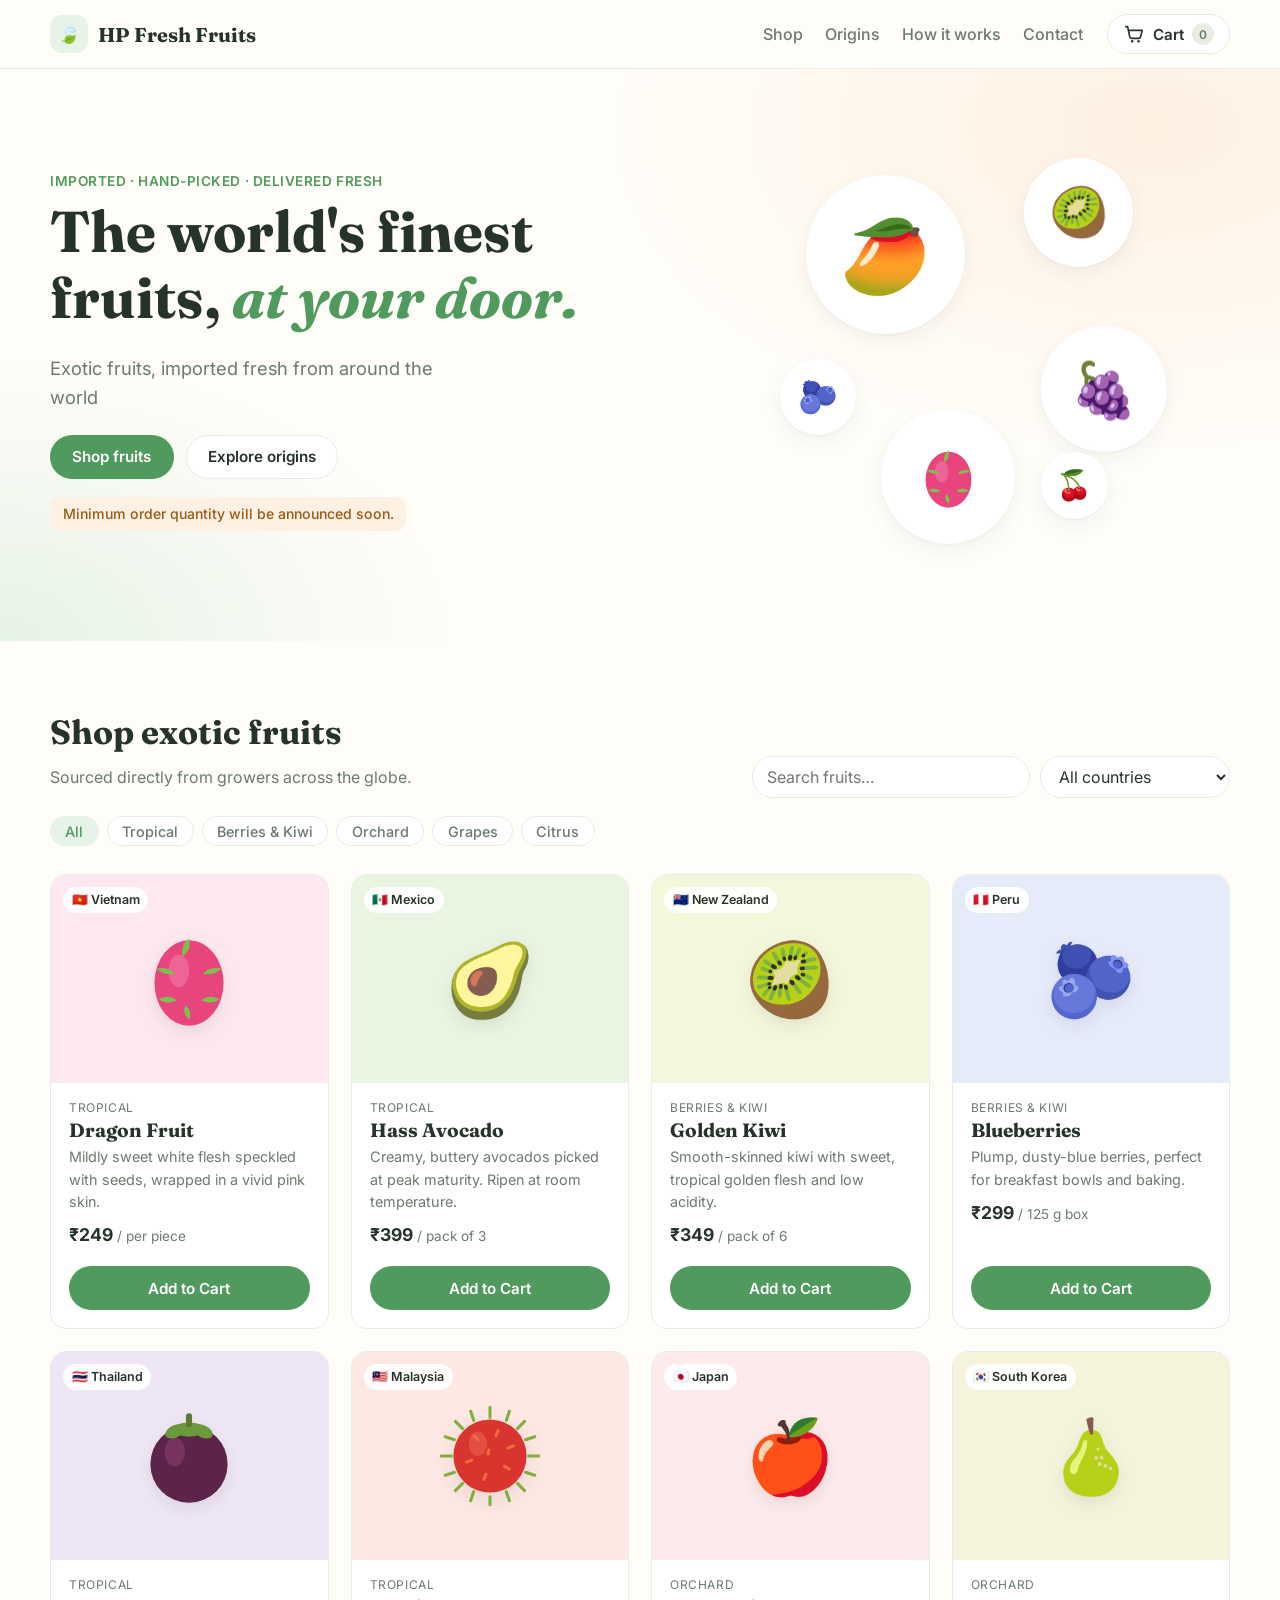
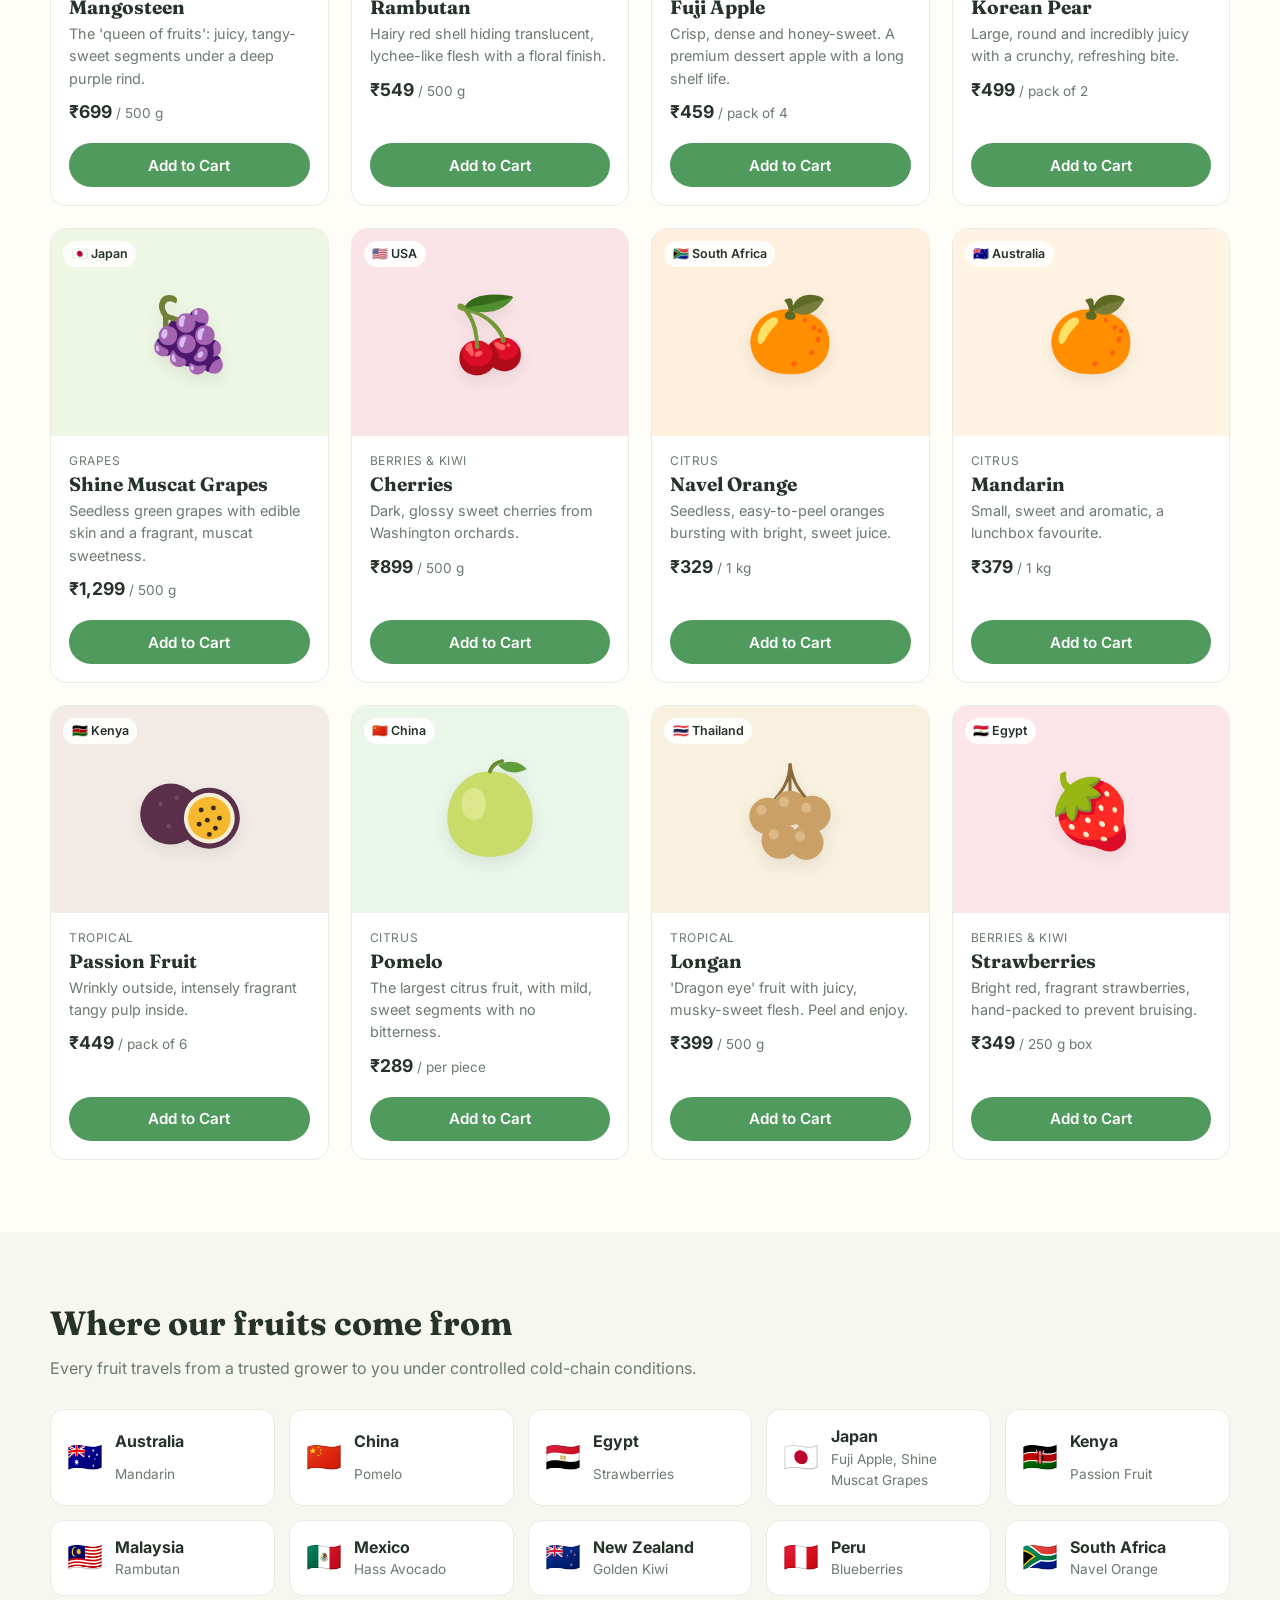
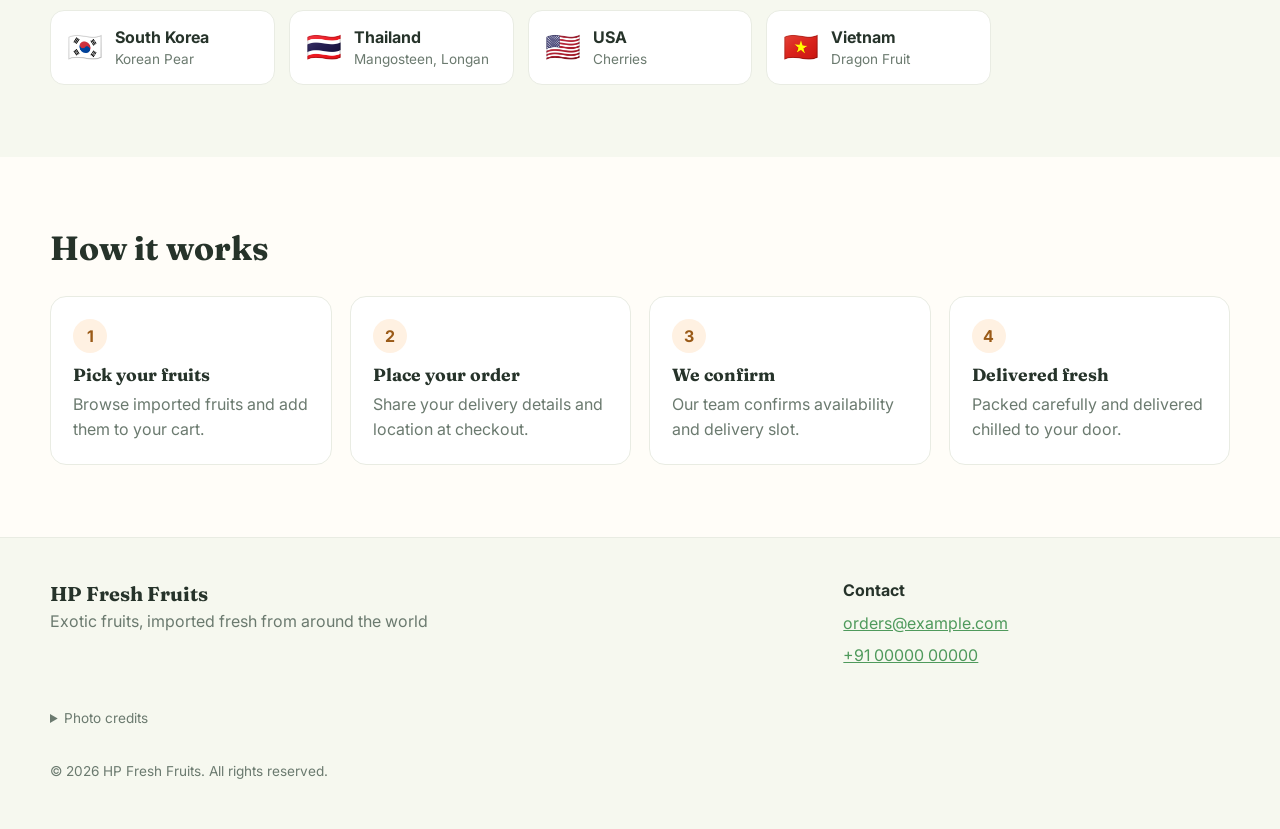
==== index.html @ 72d25901 "Use real fruit photos from Wikimedia Commons Each product now loads a free-licence photo from Wikime" ====
<!doctype html>
<html lang="en">
<head>
  <meta charset="utf-8">
  <meta name="viewport" content="width=device-width, initial-scale=1">
  <title>HP Fresh Fruits | Exotic Imported Fruits</title>
  <meta name="description" content="Order exotic, imported fruits from around the world.">
  <link rel="preconnect" href="https://fonts.googleapis.com">
  <link rel="preconnect" href="https://fonts.gstatic.com" crossorigin>
  <link href="https://fonts.googleapis.com/css2?family=Fraunces:opsz,wght@9..144,600;9..144,700&family=Inter:wght@400;500;600&display=swap" rel="stylesheet">
  <link rel="stylesheet" href="css/styles.css">
</head>
<body>
  <!-- Header -->
  <header class="site-header">
    <div class="container header-inner">
      <a href="#" class="logo" aria-label="Home">
        <span class="logo-mark" aria-hidden="true">🍃</span>
        <span class="logo-text" data-brand-name>HP Fresh Fruits</span>
      </a>
      <nav class="main-nav" aria-label="Main">
        <a href="#shop">Shop</a>
        <a href="#origins">Origins</a>
        <a href="#how">How it works</a>
        <a href="#contact">Contact</a>
      </nav>
      <button class="cart-toggle" type="button" aria-controls="cart" aria-expanded="false">
        <svg viewBox="0 0 24 24" width="22" height="22" aria-hidden="true"><path fill="none" stroke="currentColor" stroke-width="1.8" stroke-linecap="round" stroke-linejoin="round" d="M3 4h2l2.4 11.2a2 2 0 0 0 2 1.6h7.7a2 2 0 0 0 2-1.5L21 8H6.2"/><circle cx="10" cy="20" r="1.4" fill="currentColor"/><circle cx="17" cy="20" r="1.4" fill="currentColor"/></svg>
        <span>Cart</span>
        <span class="cart-count" data-cart-count>0</span>
      </button>
    </div>
  </header>

  <main>
    <!-- Hero -->
    <section class="hero">
      <div class="container hero-inner">
        <div class="hero-copy">
          <p class="eyebrow">Imported · Hand-picked · Delivered fresh</p>
          <h1>The world's finest fruits, <em>at your door.</em></h1>
          <p class="hero-sub" data-brand-tagline>Exotic fruits, imported fresh from around the world</p>
          <div class="hero-actions">
            <a href="#shop" class="btn btn-primary">Shop fruits</a>
            <a href="#origins" class="btn btn-ghost">Explore origins</a>
          </div>
          <p class="moq-note" data-moq-note></p>
        </div>
        <div class="hero-art" aria-hidden="true">
          <span class="bubble b1">🥭</span>
          <span class="bubble b2">🥝</span>
          <span class="bubble b3">🍇</span>
          <span class="bubble b4"><img src="images/dragon-fruit.svg" alt=""></span>
          <span class="bubble b5">🫐</span>
          <span class="bubble b6">🍒</span>
        </div>
      </div>
    </section>

    <!-- Shop -->
    <section id="shop" class="section">
      <div class="container">
        <div class="section-head">
          <div>
            <h2>Shop exotic fruits</h2>
            <p class="muted">Sourced directly from growers across the globe.</p>
          </div>
          <div class="filters">
            <label class="search">
              <span class="visually-hidden">Search fruits</span>
              <input type="search" placeholder="Search fruits…" data-search>
            </label>
            <label>
              <span class="visually-hidden">Filter by country</span>
              <select data-origin-filter>
                <option value="">All countries</option>
              </select>
            </label>
          </div>
        </div>
        <div class="chips" data-category-chips role="group" aria-label="Filter by category"></div>
        <div class="product-grid" data-product-grid></div>
        <p class="empty-state" data-empty hidden>No fruits match your search.</p>
      </div>
    </section>

    <!-- Origins -->
    <section id="origins" class="section section-tint">
      <div class="container">
        <h2>Where our fruits come from</h2>
        <p class="muted">Every fruit travels from a trusted grower to you under controlled cold-chain conditions.</p>
        <ul class="origin-list" data-origin-list></ul>
      </div>
    </section>

    <!-- How it works -->
    <section id="how" class="section">
      <div class="container">
        <h2>How it works</h2>
        <ol class="steps">
          <li><span class="step-num">1</span><h3>Pick your fruits</h3><p>Browse imported fruits and add them to your cart.</p></li>
          <li><span class="step-num">2</span><h3>Place your order</h3><p>Share your delivery details and location at checkout.</p></li>
          <li><span class="step-num">3</span><h3>We confirm</h3><p>Our team confirms availability and delivery slot.</p></li>
          <li><span class="step-num">4</span><h3>Delivered fresh</h3><p>Packed carefully and delivered chilled to your door.</p></li>
        </ol>
      </div>
    </section>
  </main>

  <!-- Footer -->
  <footer id="contact" class="site-footer">
    <div class="container footer-inner">
      <div>
        <p class="logo-text" data-brand-name>HP Fresh Fruits</p>
        <p class="muted" data-brand-tagline>Exotic fruits, imported fresh from around the world</p>
      </div>
      <div>
        <p><strong>Contact</strong></p>
        <p><a data-brand-email href="#">orders@example.com</a></p>
        <p><a data-brand-phone href="#">+91 00000 00000</a></p>
      </div>
      <details class="credits small" data-credits-wrap>
        <summary>Photo credits</summary>
        <p class="muted">Fruit photos from Wikimedia Commons, used under their free licences. Each link shows the photographer and licence.</p>
        <ul data-credits></ul>
      </details>
      <p class="muted small">© <span data-year></span> <span data-brand-name>HP Fresh Fruits</span>. All rights reserved.</p>
    </div>
  </footer>

  <!-- Cart drawer -->
  <div class="overlay" data-overlay hidden></div>
  <aside id="cart" class="cart" aria-label="Shopping cart" aria-hidden="true">
    <div class="cart-head">
      <h2>Your cart</h2>
      <button class="icon-btn" type="button" data-cart-close aria-label="Close cart">✕</button>
    </div>

    <div class="cart-body">
      <ul class="cart-items" data-cart-items></ul>
      <div class="cart-empty" data-cart-empty>
        <p class="cart-empty-emoji" aria-hidden="true">🧺</p>
        <p>Your cart is empty.</p>
        <button class="btn btn-ghost" type="button" data-cart-close>Continue shopping</button>
      </div>

      <form class="checkout" data-checkout hidden novalidate>
        <h3>Delivery details</h3>
        <label>Full name<input name="name" required autocomplete="name"></label>
        <label>Phone<input name="phone" type="tel" required autocomplete="tel"></label>
        <label>Address<textarea name="address" rows="3" required autocomplete="street-address"></textarea></label>
        <div class="location" data-location>
          <div class="location-head">
            <span>Delivery location</span>
            <button class="btn btn-ghost btn-sm" type="button" data-locate>📍 Use my current location</button>
          </div>
          <p class="location-status muted small" data-location-status role="status">Share your precise location so our driver can find you easily.</p>
          <input type="hidden" name="latitude">
          <input type="hidden" name="longitude">
          <input type="hidden" name="locationAccuracy">
        </div>
        <p class="form-error" data-form-error hidden></p>
      </form>

      <div class="order-success" data-success hidden>
        <p class="cart-empty-emoji" aria-hidden="true">✅</p>
        <h3>Order received!</h3>
        <p>Thank you. We'll contact you shortly to confirm your order and delivery slot.</p>
        <button class="btn btn-primary" type="button" data-cart-close>Done</button>
      </div>
    </div>

    <div class="cart-foot" data-cart-foot hidden>
      <p class="moq-note" data-moq-cart></p>
      <div class="cart-total">
        <span>Subtotal</span>
        <strong data-cart-subtotal>₹0</strong>
      </div>
      <p class="muted small">Delivery charges confirmed with your order.</p>
      <button class="btn btn-primary btn-block" type="button" data-checkout-btn>Checkout</button>
      <button class="btn btn-link" type="button" data-clear-cart>Clear cart</button>
    </div>
  </aside>

  <div class="toast" data-toast role="status" aria-live="polite"></div>

  <script src="js/config.js"></script>
  <script src="js/products.js"></script>
  <script src="js/app.js"></script>
</body>
</html>
---- css/styles.css ----
/* ---------- Theme ---------- */
:root {
  --bg: #fffdf8;
  --surface: #ffffff;
  --tint: #f6f8ef;
  --ink: #26332a;
  --muted: #6b7a6f;
  --line: #e9ece3;
  --primary: #4f9a5c;
  --primary-ink: #ffffff;
  --primary-soft: #e6f3e7;
  --accent: #f29e4c;
  --accent-soft: #fff1e2;
  --danger: #c2483d;
  --radius: 16px;
  --shadow: 0 1px 2px rgba(38, 51, 42, .04), 0 6px 20px rgba(38, 51, 42, .06);
  --font-body: "Inter", system-ui, -apple-system, "Segoe UI", sans-serif;
  --font-display: "Fraunces", Georgia, serif;
}

*, *::before, *::after { box-sizing: border-box; }
html { scroll-behavior: smooth; scroll-padding-top: 80px; }
body {
  margin: 0;
  background: var(--bg);
  color: var(--ink);
  font-family: var(--font-body);
  line-height: 1.55;
  -webkit-font-smoothing: antialiased;
}
body.no-scroll { overflow: hidden; }
img { max-width: 100%; display: block; }
a { color: var(--primary); }
h1, h2, h3 { font-family: var(--font-display); line-height: 1.15; margin: 0 0 .4em; }
h2 { font-size: clamp(1.6rem, 3vw, 2.1rem); }
p { margin: 0 0 .5em; }
.muted { color: var(--muted); }
.small { font-size: .85rem; }
.visually-hidden {
  position: absolute; width: 1px; height: 1px; overflow: hidden;
  clip: rect(0 0 0 0); white-space: nowrap;
}
.container { width: min(1180px, 100% - 32px); margin-inline: auto; }
[hidden] { display: none !important; }
:focus-visible { outline: 3px solid color-mix(in srgb, var(--primary) 45%, transparent); outline-offset: 2px; }

/* ---------- Buttons ---------- */
.btn {
  display: inline-flex; align-items: center; justify-content: center; gap: .4em;
  padding: .75em 1.4em; border-radius: 999px; border: 1px solid transparent;
  font: 600 .95rem var(--font-body); text-decoration: none; cursor: pointer;
  transition: background .15s, transform .1s, box-shadow .15s;
}
.btn:active { transform: translateY(1px); }
.btn-primary { background: var(--primary); color: var(--primary-ink); }
.btn-primary:hover { background: #458a51; box-shadow: 0 4px 14px rgba(79, 154, 92, .25); }
.btn-primary:disabled { background: #b9d3bd; cursor: not-allowed; box-shadow: none; }
.btn-ghost { background: var(--surface); color: var(--ink); border-color: var(--line); }
.btn-ghost:hover { border-color: var(--primary); color: var(--primary); }
.btn-block { width: 100%; }
.btn-link, .btn-link:hover {
  background: none; border: 0; padding: .4em; color: var(--muted);
  font: inherit; text-decoration: underline; cursor: pointer;
}
.btn-link:hover { color: var(--danger); }
.icon-btn {
  width: 38px; height: 38px; border-radius: 50%; border: 1px solid var(--line);
  background: var(--surface); cursor: pointer; font-size: 1rem; color: var(--ink);
}
.icon-btn:hover { background: var(--tint); }

/* ---------- Header ---------- */
.site-header {
  position: sticky; top: 0; z-index: 20;
  background: color-mix(in srgb, var(--bg) 88%, transparent);
  backdrop-filter: blur(10px);
  border-bottom: 1px solid var(--line);
}
.header-inner { display: flex; align-items: center; gap: 24px; height: 68px; }
.logo { display: flex; align-items: center; gap: 10px; text-decoration: none; color: var(--ink); }
.logo-mark {
  display: grid; place-items: center; width: 38px; height: 38px;
  border-radius: 12px; background: var(--primary-soft); font-size: 1.2rem;
}
.logo-text { font-family: var(--font-display); font-weight: 700; font-size: 1.25rem; margin: 0; }
.main-nav { display: flex; gap: 22px; margin-left: auto; }
.main-nav a { color: var(--muted); text-decoration: none; font-weight: 500; }
.main-nav a:hover { color: var(--primary); }
.cart-toggle {
  display: inline-flex; align-items: center; gap: 8px;
  padding: .55em 1em; border-radius: 999px; border: 1px solid var(--line);
  background: var(--surface); color: var(--ink); font: 600 .95rem var(--font-body); cursor: pointer;
}
.cart-toggle:hover { border-color: var(--primary); }
.cart-count {
  min-width: 22px; height: 22px; padding: 0 6px; border-radius: 999px;
  display: grid; place-items: center; font-size: .75rem;
  background: var(--line); color: var(--muted);
}
.cart-count.has-items { background: var(--accent); color: #fff; }

/* ---------- Hero ---------- */
.hero {
  background:
    radial-gradient(60% 80% at 90% 10%, var(--accent-soft), transparent 70%),
    radial-gradient(50% 70% at 0% 100%, var(--primary-soft), transparent 70%);
  padding: 72px 0 80px;
}
.hero-inner { display: grid; grid-template-columns: 1.1fr .9fr; gap: 40px; align-items: center; }
.eyebrow { color: var(--primary); font-weight: 600; font-size: .85rem; letter-spacing: .04em; text-transform: uppercase; }
.hero h1 { font-size: clamp(2.2rem, 5vw, 3.6rem); }
.hero h1 em { color: var(--primary); font-style: italic; }
.hero-sub { font-size: 1.15rem; color: var(--muted); max-width: 36ch; }
.hero-actions { display: flex; flex-wrap: wrap; gap: 12px; margin: 24px 0 18px; }
.moq-note {
  display: inline-block; margin: 0; padding: .45em .9em; border-radius: 10px;
  background: var(--accent-soft); color: #9a5a17; font-size: .88rem; font-weight: 500;
}
.moq-note:empty { display: none; }
.hero-art { position: relative; aspect-ratio: 1; max-width: 420px; justify-self: center; width: 100%; }
.bubble {
  position: absolute; display: grid; place-items: center;
  background: var(--surface); border-radius: 50%; box-shadow: var(--shadow);
  animation: float 6s ease-in-out infinite;
}
.b1 { width: 38%; height: 38%; top: 8%;  left: 10%; font-size: 4.5rem; }
.b2 { width: 26%; height: 26%; top: 4%;  right: 12%; font-size: 3rem; animation-delay: -1s; }
.b3 { width: 30%; height: 30%; top: 44%; right: 4%;  font-size: 3.4rem; animation-delay: -2s; }
.b4 { width: 32%; height: 32%; bottom: 4%; left: 28%; font-size: 3.6rem; animation-delay: -3s; }
.b5 { width: 18%; height: 18%; top: 52%; left: 4%;  font-size: 2rem; animation-delay: -4s; }
.b6 { width: 16%; height: 16%; bottom: 10%; right: 18%; font-size: 1.8rem; animation-delay: -5s; }
.bubble img { width: 60%; }
@keyframes float { 50% { transform: translateY(-10px); } }
@media (prefers-reduced-motion: reduce) { .bubble { animation: none; } html { scroll-behavior: auto; } }

/* ---------- Sections ---------- */
.section { padding: 72px 0; }
.section-tint { background: var(--tint); }
.section-head { display: flex; flex-wrap: wrap; justify-content: space-between; align-items: end; gap: 16px; margin-bottom: 18px; }
.filters { display: flex; gap: 10px; flex-wrap: wrap; }
.filters input, .filters select {
  height: 42px; padding: 0 14px; border-radius: 999px; border: 1px solid var(--line);
  background: var(--surface); font: inherit; color: var(--ink); min-width: 190px;
}
.filters input:focus, .filters select:focus { outline: none; border-color: var(--primary); }
.chips { display: flex; flex-wrap: wrap; gap: 8px; margin-bottom: 28px; }
.chip {
  padding: .4em 1em; border-radius: 999px; border: 1px solid var(--line);
  background: var(--surface); color: var(--muted); font: 500 .9rem var(--font-body); cursor: pointer;
}
.chip:hover { color: var(--primary); border-color: var(--primary); }
.chip[aria-pressed="true"] { background: var(--primary-soft); color: var(--primary); border-color: transparent; }
.empty-state { text-align: center; color: var(--muted); padding: 40px 0; }

/* ---------- Product cards ---------- */
.product-grid { display: grid; grid-template-columns: repeat(auto-fill, minmax(240px, 1fr)); gap: 22px; }
.product-card {
  display: flex; flex-direction: column;
  background: var(--surface); border: 1px solid var(--line); border-radius: var(--radius);
  overflow: hidden; transition: box-shadow .2s, transform .2s;
}
.product-card:hover { box-shadow: var(--shadow); transform: translateY(-2px); }
.product-media { position: relative; aspect-ratio: 4 / 3; display: grid; place-items: center; }
.product-media img.photo { width: 100%; height: 100%; object-fit: cover; }
.product-media img.illustration { width: 44%; filter: drop-shadow(0 6px 8px rgba(0,0,0,.08)); }
.product-emoji { font-size: 4.5rem; filter: drop-shadow(0 6px 8px rgba(0,0,0,.08)); }
.origin-badge {
  position: absolute; left: 12px; top: 12px;
  padding: .25em .7em; border-radius: 999px; font-size: .78rem; font-weight: 600;
  background: rgba(255,255,255,.9); color: var(--ink);
}
.product-info { padding: 16px 18px 8px; flex: 1; }
.product-category { font-size: .75rem; text-transform: uppercase; letter-spacing: .05em; color: var(--muted); margin-bottom: 2px; }
.product-info h3 { font-size: 1.2rem; margin-bottom: .25em; }
.product-desc { font-size: .9rem; color: var(--muted); }
.product-price { font-weight: 700; font-size: 1.1rem; margin: 8px 0 0; }
.product-price span { font-weight: 400; font-size: .85rem; color: var(--muted); }
.product-action { padding: 10px 18px 18px; }

.qty-control {
  display: flex; align-items: center; justify-content: space-between;
  border: 1px solid var(--primary); border-radius: 999px; background: var(--primary-soft);
  height: 44px; padding: 0 4px; font-weight: 600; color: var(--primary);
}
.qty-control button {
  width: 36px; height: 36px; border-radius: 50%; border: 0;
  background: var(--surface); color: var(--primary); font-size: 1.2rem; cursor: pointer;
}
.qty-control button:hover { background: var(--primary); color: #fff; }
.qty-sm { height: 34px; width: 120px; margin-top: 6px; font-size: .9rem; }
.qty-sm button { width: 28px; height: 28px; font-size: 1rem; }

/* ---------- Origins ---------- */
.origin-list {
  list-style: none; padding: 0; margin: 28px 0 0;
  display: grid; grid-template-columns: repeat(auto-fill, minmax(220px, 1fr)); gap: 14px;
}
.origin-list button {
  width: 100%; height: 100%; text-align: left; cursor: pointer;
  display: grid; grid-template-columns: auto 1fr; column-gap: 12px; align-items: center;
  padding: 14px 16px; border-radius: 14px; border: 1px solid var(--line);
  background: var(--surface); font: inherit; color: var(--ink);
}
.origin-list button:hover { border-color: var(--primary); }
.origin-list .flag { grid-row: span 2; font-size: 1.8rem; }

/* ---------- Steps ---------- */
.steps { list-style: none; padding: 0; margin: 28px 0 0; display: grid; grid-template-columns: repeat(auto-fit, minmax(200px, 1fr)); gap: 18px; }
.steps li { background: var(--surface); border: 1px solid var(--line); border-radius: var(--radius); padding: 22px; }
.steps h3 { font-size: 1.1rem; }
.steps p { color: var(--muted); margin: 0; }
.step-num {
  display: grid; place-items: center; width: 34px; height: 34px; margin-bottom: 12px;
  border-radius: 50%; background: var(--accent-soft); color: #9a5a17; font-weight: 700;
}

/* ---------- Footer ---------- */
.site-footer { border-top: 1px solid var(--line); background: var(--tint); padding: 40px 0; }
.footer-inner { display: grid; grid-template-columns: 2fr 1fr; gap: 20px; }
.footer-inner > .small { grid-column: 1 / -1; margin-top: 12px; }
.credits { grid-column: 1 / -1; }
.credits summary { cursor: pointer; color: var(--muted); }
.credits ul { margin: 6px 0 0; padding-left: 18px; columns: 2 260px; color: var(--muted); }
.credits a { color: var(--muted); }

/* ---------- Cart drawer ---------- */
.overlay { position: fixed; inset: 0; background: rgba(38, 51, 42, .25); z-index: 40; }
.cart {
  position: fixed; top: 0; right: 0; bottom: 0; z-index: 50;
  width: min(420px, 100%); background: var(--surface);
  display: flex; flex-direction: column;
  box-shadow: -10px 0 40px rgba(38, 51, 42, .12);
  transform: translateX(100%); transition: transform .28s ease; visibility: hidden;
}
.cart.open { transform: none; visibility: visible; }
.cart-head { display: flex; justify-content: space-between; align-items: center; padding: 18px 20px; border-bottom: 1px solid var(--line); }
.cart-head h2 { font-size: 1.4rem; margin: 0; }
.cart-body { flex: 1; overflow-y: auto; padding: 8px 20px 20px; }
.cart-items { list-style: none; margin: 0; padding: 0; }
.cart-item { display: grid; grid-template-columns: 56px 1fr auto; gap: 12px; padding: 14px 0; border-bottom: 1px solid var(--line); }
.cart-thumb { width: 56px; height: 56px; border-radius: 12px; display: grid; place-items: center; font-size: 1.8rem; overflow: hidden; }
.cart-thumb .product-emoji { font-size: 1.8rem; filter: none; }
.cart-thumb img.illustration { width: 70%; }
.cart-thumb img.photo { width: 100%; height: 100%; object-fit: cover; }
.cart-item-name { font-weight: 600; margin: 0; }
.cart-item-info .small { margin: 0; }
.cart-item-end { display: flex; flex-direction: column; align-items: flex-end; justify-content: space-between; }
.cart-empty, .order-success { text-align: center; padding: 48px 0; }
.cart-empty-emoji { font-size: 3rem; margin: 0; }
.checkout { display: grid; gap: 12px; margin-top: 20px; }
.checkout h3 { font-size: 1.1rem; margin: 0; }
.checkout label { display: grid; gap: 4px; font-size: .88rem; font-weight: 500; }
.checkout input, .checkout textarea {
  padding: 10px 12px; border-radius: 10px; border: 1px solid var(--line);
  font: inherit; color: var(--ink); background: var(--bg); resize: vertical;
}
.checkout input:focus, .checkout textarea:focus { outline: none; border-color: var(--primary); }
.btn-sm { padding: .45em .9em; font-size: .82rem; }
.location { display: grid; gap: 6px; padding: 12px; border: 1px dashed var(--line); border-radius: 12px; background: var(--bg); }
.location-head { display: flex; justify-content: space-between; align-items: center; gap: 8px; flex-wrap: wrap; font-size: .88rem; font-weight: 500; }
.location-status { margin: 0; }
.location-status[data-state="ok"] { color: var(--primary); }
.location-status[data-state="error"] { color: var(--danger); }
.form-error { color: var(--danger); font-size: .88rem; margin: 0; }
.cart-foot { padding: 16px 20px 20px; border-top: 1px solid var(--line); background: var(--bg); display: grid; gap: 8px; }
.cart-foot .moq-note { text-align: center; }
.cart-total { display: flex; justify-content: space-between; font-size: 1.1rem; }

/* ---------- Toast ---------- */
.toast {
  position: fixed; left: 50%; bottom: 24px; z-index: 60;
  transform: translate(-50%, 20px); opacity: 0; pointer-events: none;
  padding: .7em 1.2em; border-radius: 999px; background: var(--ink); color: #fff;
  font-size: .9rem; font-weight: 500; transition: opacity .2s, transform .2s;
}
.toast.show { opacity: 1; transform: translate(-50%, 0); }

/* ---------- Responsive ---------- */
@media (max-width: 860px) {
  .main-nav { display: none; }
  .cart-toggle { margin-left: auto; }
  .hero { padding: 48px 0 56px; }
  .hero-inner { grid-template-columns: 1fr; }
  .hero-art { max-width: 300px; }
}
@media (max-width: 520px) {
  .filters, .filters label, .filters input, .filters select { width: 100%; }
  .footer-inner { grid-template-columns: 1fr; }
  .cart-toggle span:not(.cart-count) { display: none; }
}
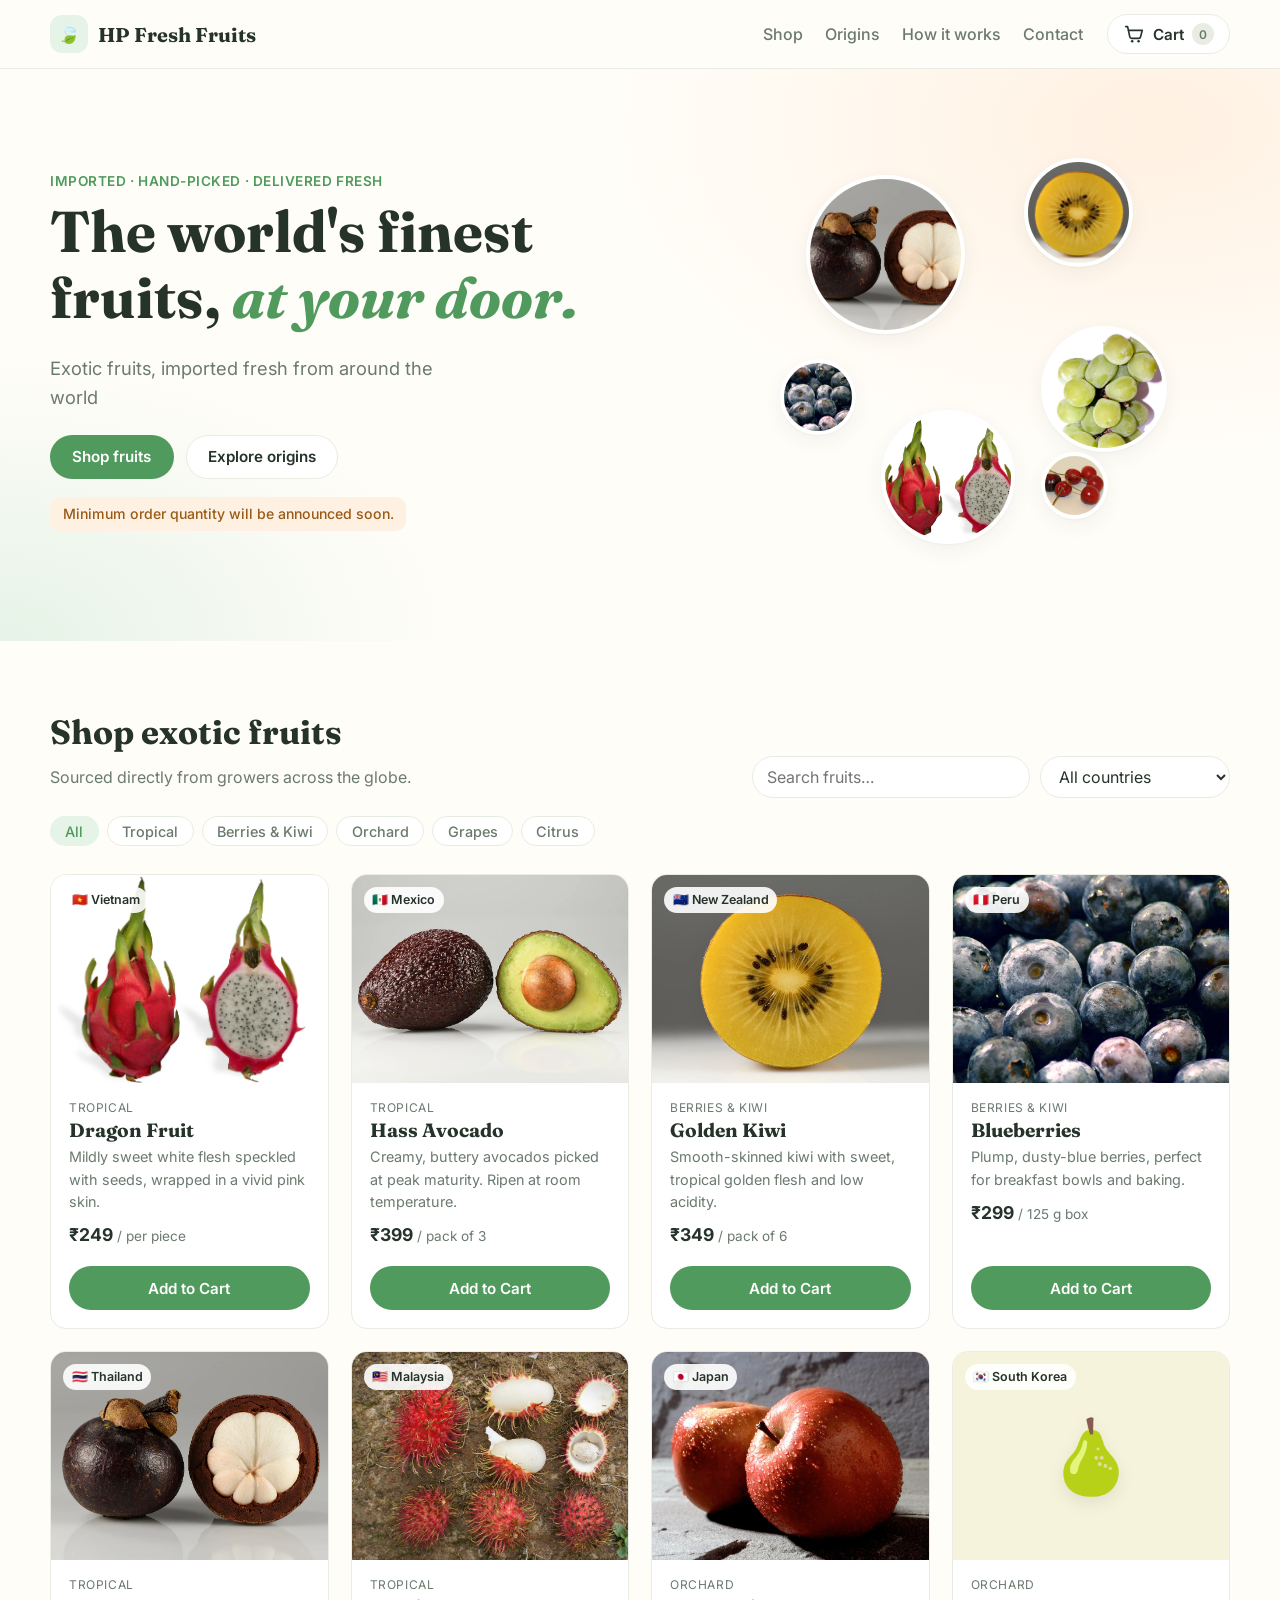
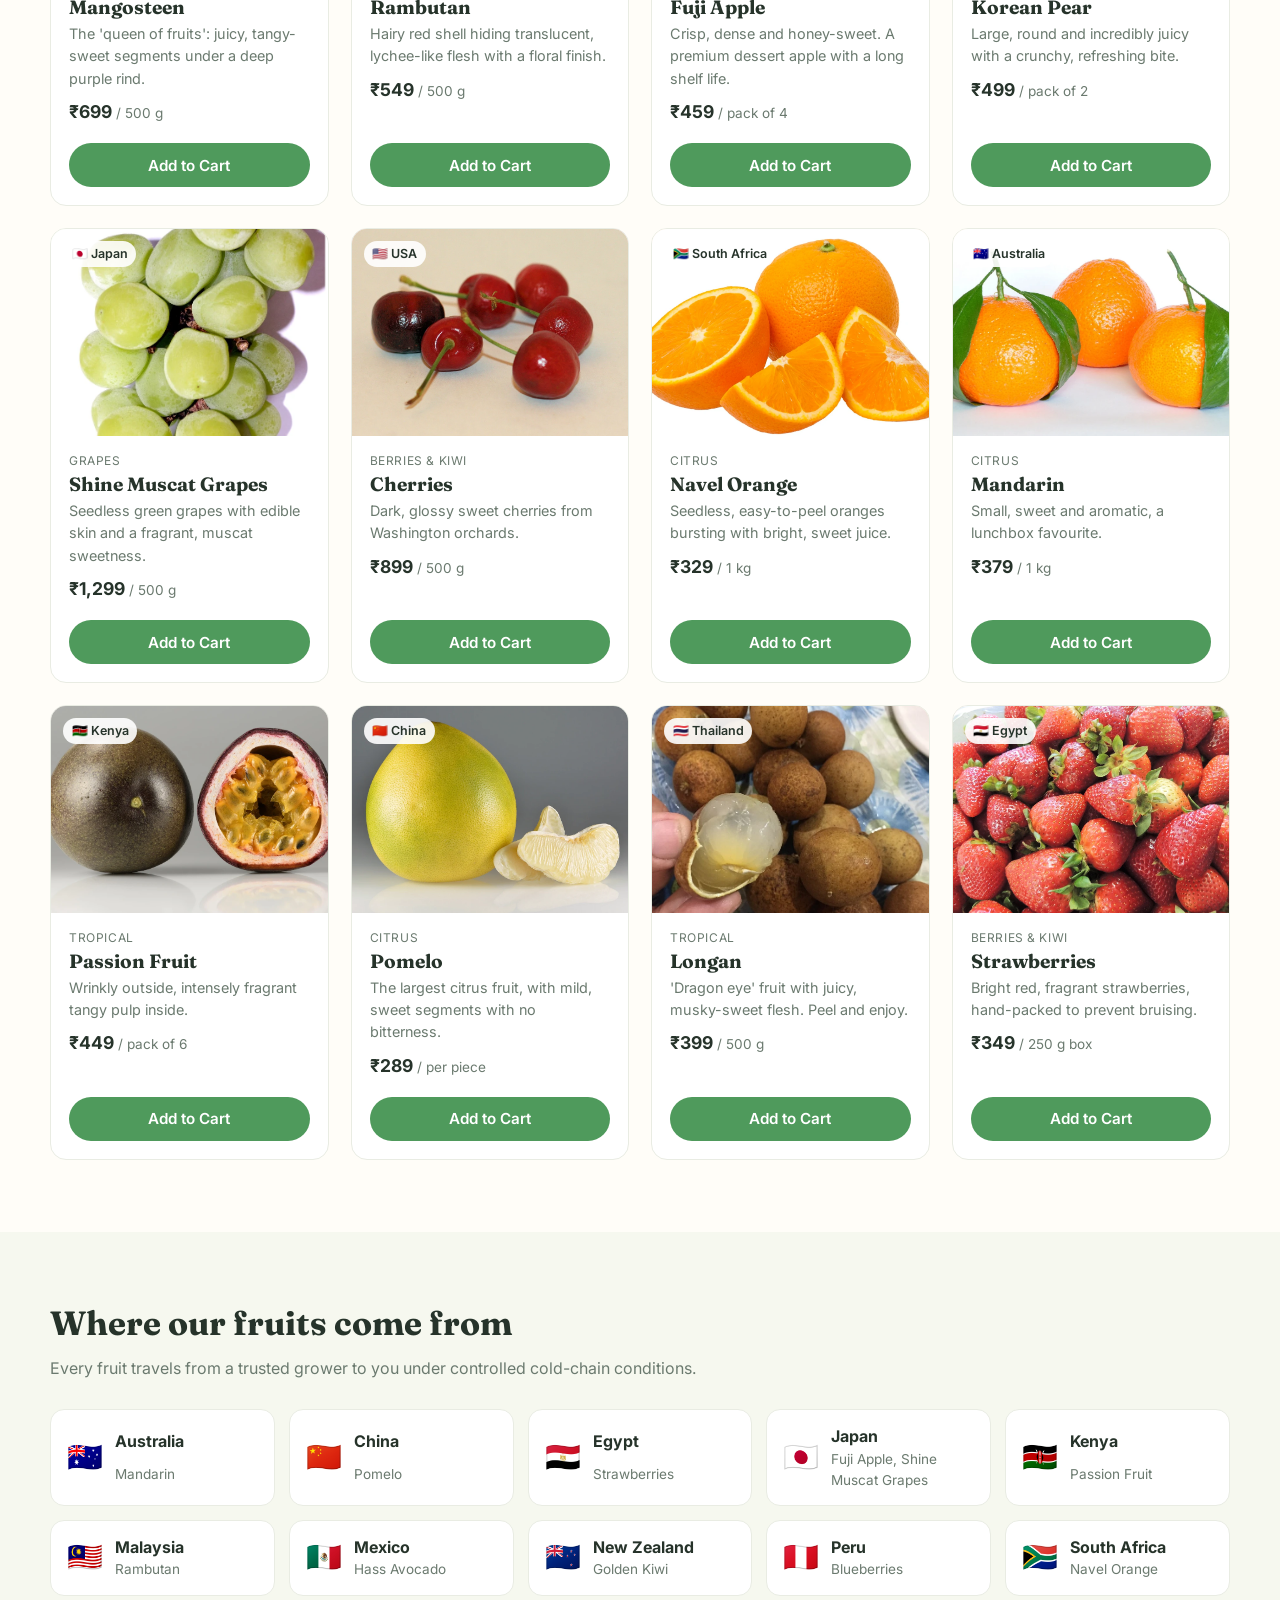
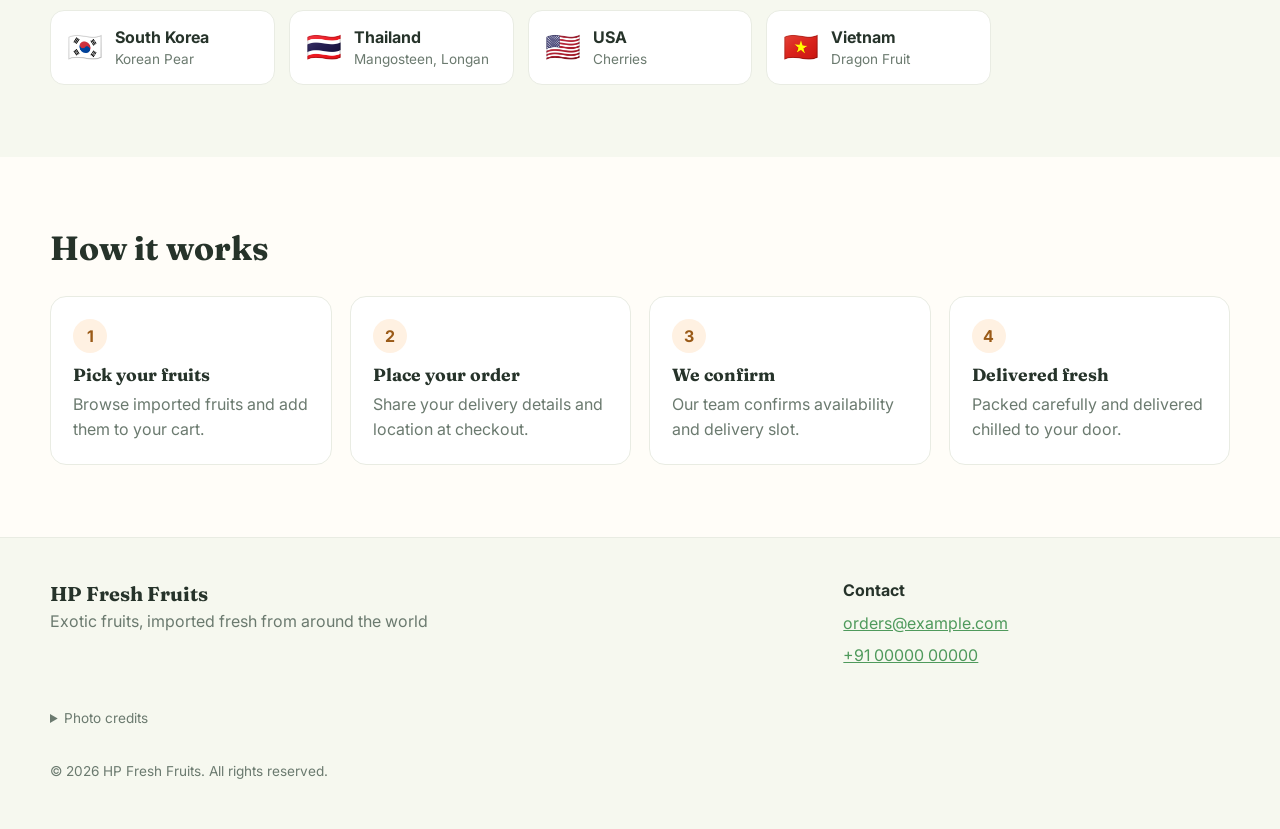
==== commit 090bde1e: "Show real fruit photos in the hero bubbles Co-Authored-By: Claude Opus 5.5 <noreply@anthropic.com> C" ====
--- a/index.html
+++ b/index.html
@@ -47,12 +47,12 @@
           <p class="moq-note" data-moq-note></p>
         </div>
         <div class="hero-art" aria-hidden="true">
-          <span class="bubble b1">🥭</span>
-          <span class="bubble b2">🥝</span>
-          <span class="bubble b3">🍇</span>
-          <span class="bubble b4"><img src="images/dragon-fruit.svg" alt=""></span>
-          <span class="bubble b5">🫐</span>
-          <span class="bubble b6">🍒</span>
+          <span class="bubble b1"><img src="images/photos/mangosteen.webp" alt=""></span>
+          <span class="bubble b2"><img src="images/photos/kiwi-gold.webp" alt=""></span>
+          <span class="bubble b3"><img src="images/photos/grapes-shine.webp" alt=""></span>
+          <span class="bubble b4"><img src="images/photos/dragon-fruit.webp" alt=""></span>
+          <span class="bubble b5"><img src="images/photos/blueberries.webp" alt=""></span>
+          <span class="bubble b6"><img src="images/photos/cherries.webp" alt=""></span>
         </div>
       </div>
     </section>
--- a/css/styles.css
+++ b/css/styles.css
@@ -129,7 +129,8 @@
 .b4 { width: 32%; height: 32%; bottom: 4%; left: 28%; font-size: 3.6rem; animation-delay: -3s; }
 .b5 { width: 18%; height: 18%; top: 52%; left: 4%;  font-size: 2rem; animation-delay: -4s; }
 .b6 { width: 16%; height: 16%; bottom: 10%; right: 18%; font-size: 1.8rem; animation-delay: -5s; }
-.bubble img { width: 60%; }
+.bubble { overflow: hidden; border: 4px solid var(--surface); }
+.bubble img { width: 100%; height: 100%; object-fit: cover; }
 @keyframes float { 50% { transform: translateY(-10px); } }
 @media (prefers-reduced-motion: reduce) { .bubble { animation: none; } html { scroll-behavior: auto; } }
 
@@ -161,7 +162,8 @@
 }
 .product-card:hover { box-shadow: var(--shadow); transform: translateY(-2px); }
 .product-media { position: relative; aspect-ratio: 4 / 3; display: grid; place-items: center; }
-.product-media img.photo { width: 100%; height: 100%; object-fit: cover; }
+.product-media { overflow: hidden; }
+.product-media img.photo { position: absolute; inset: 0; width: 100%; height: 100%; object-fit: cover; }
 .product-media img.illustration { width: 44%; filter: drop-shadow(0 6px 8px rgba(0,0,0,.08)); }
 .product-emoji { font-size: 4.5rem; filter: drop-shadow(0 6px 8px rgba(0,0,0,.08)); }
 .origin-badge {
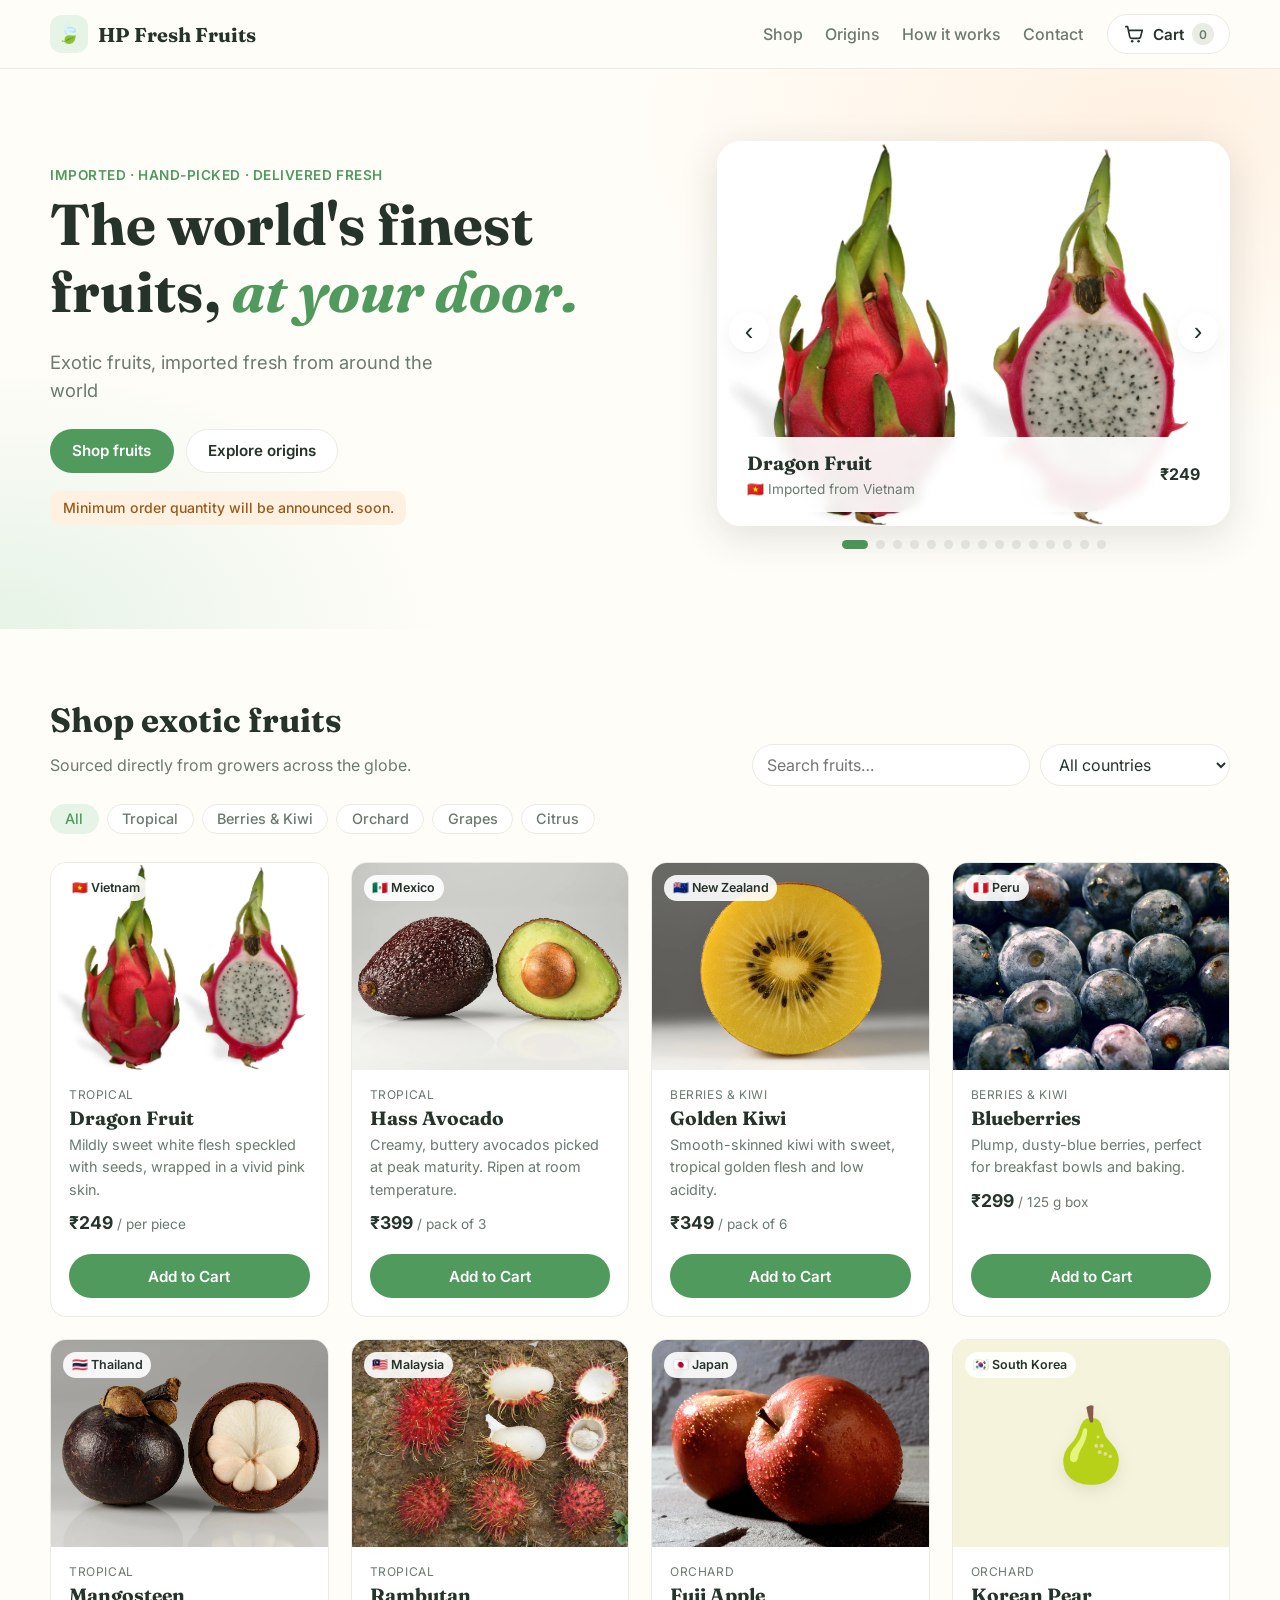
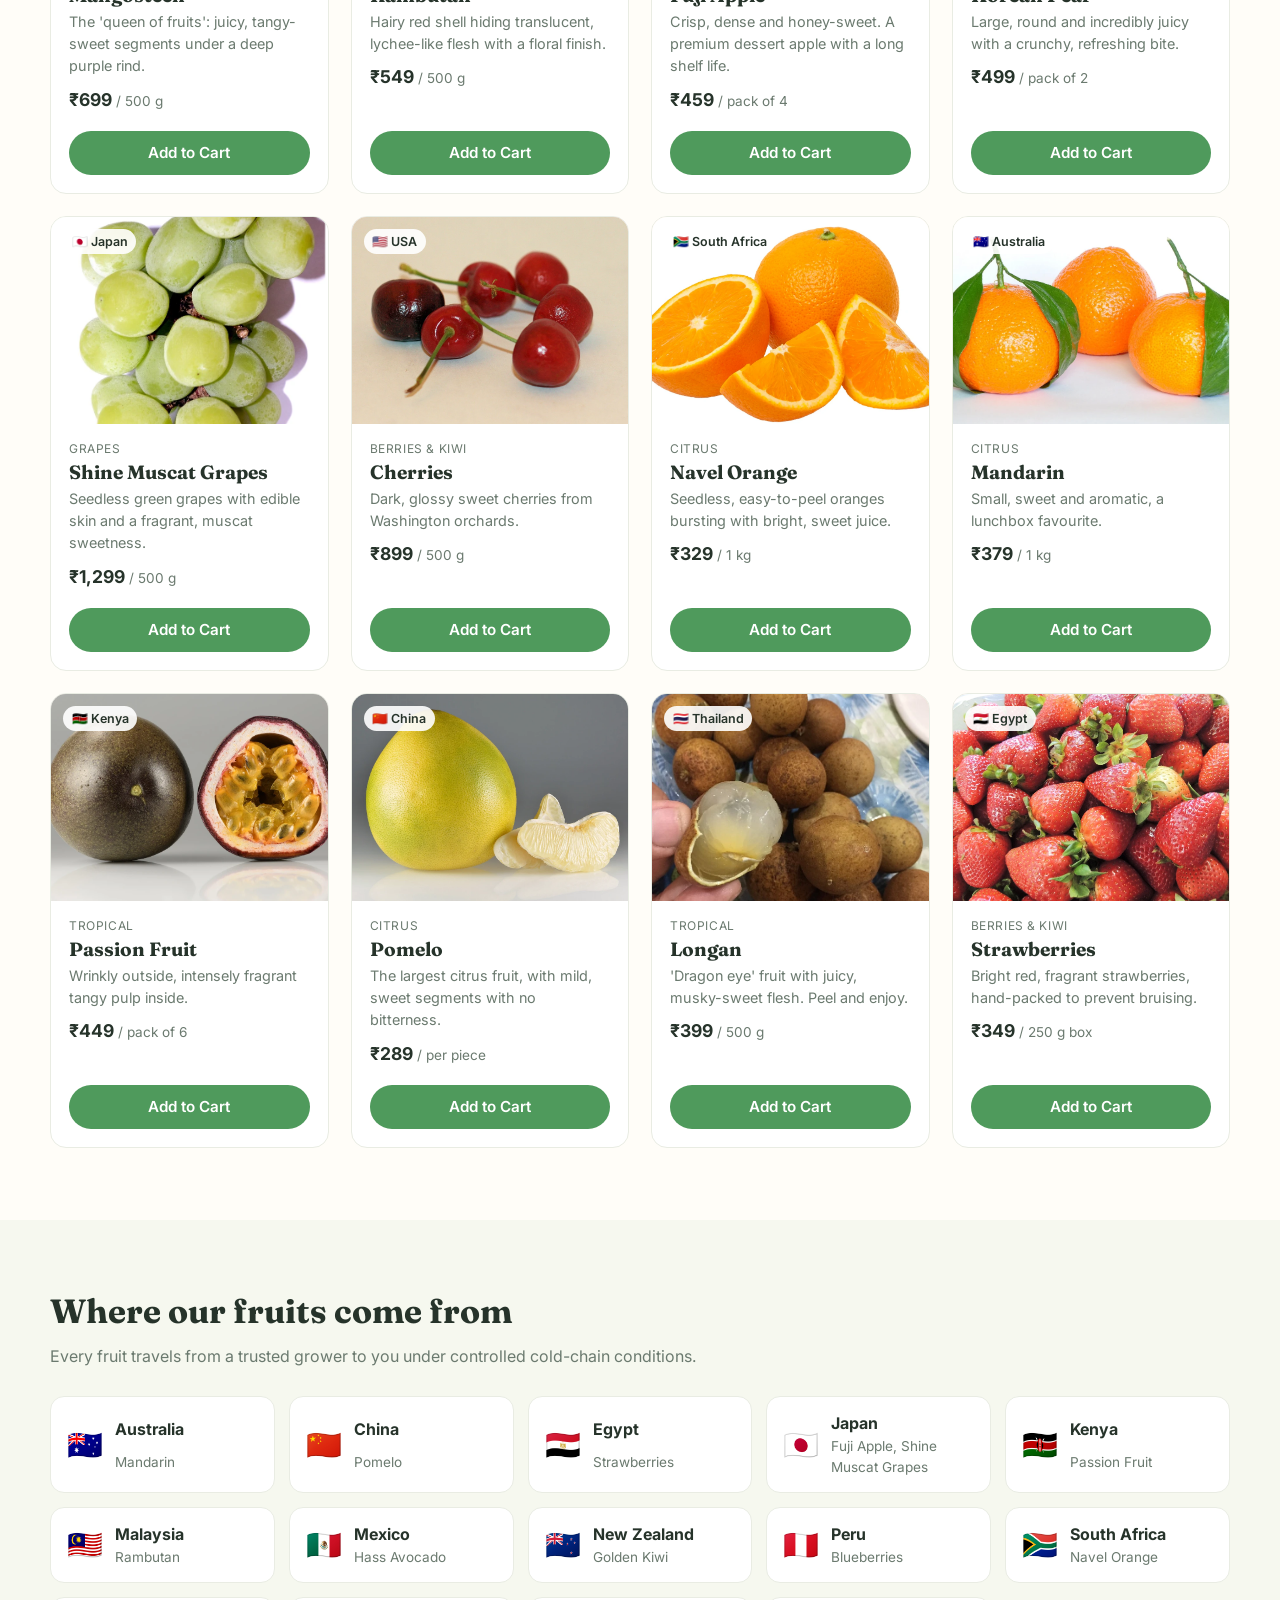
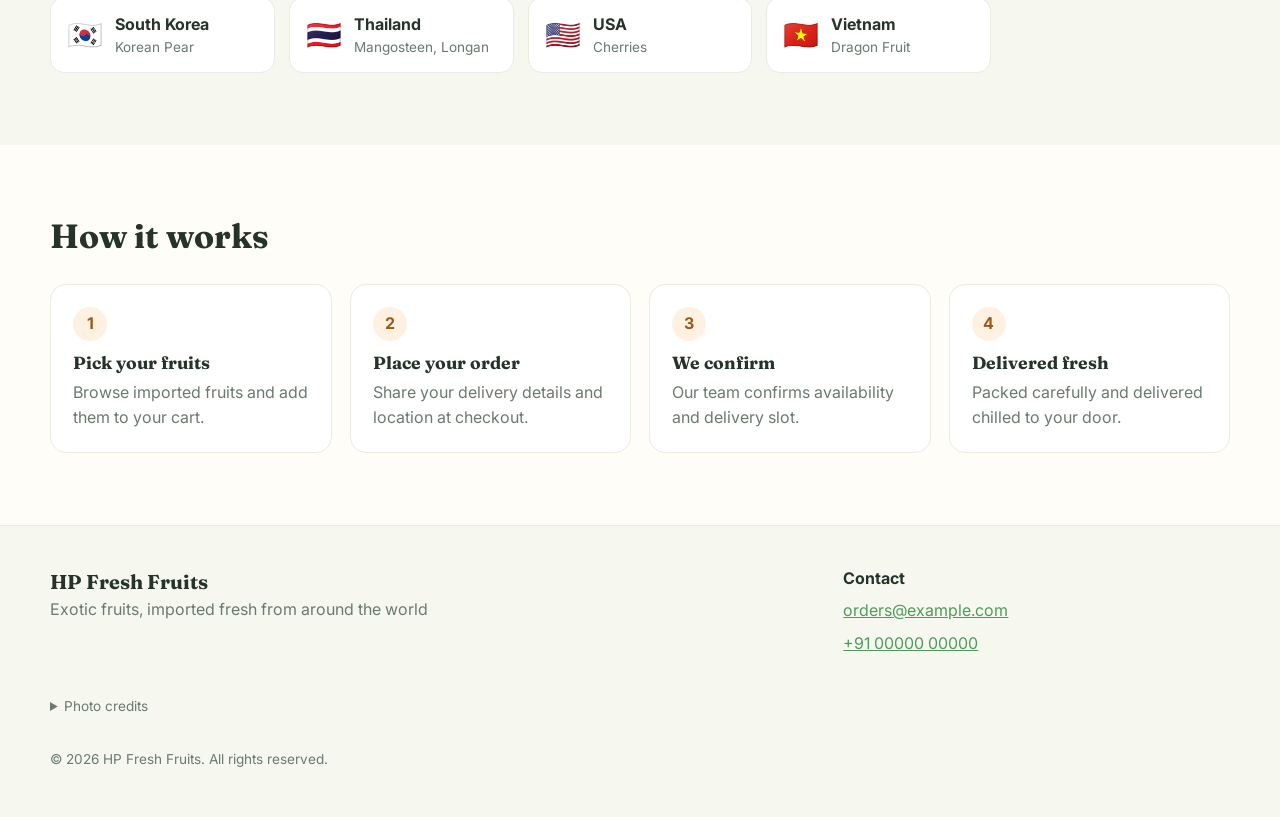
==== commit e0de988c: "Replace hero photo bubbles with a sliding photo carousel Cycles through every product photo stored o" ====
--- a/index.html
+++ b/index.html
@@ -46,13 +46,11 @@
           </div>
           <p class="moq-note" data-moq-note></p>
         </div>
-        <div class="hero-art" aria-hidden="true">
-          <span class="bubble b1"><img src="images/photos/mangosteen.webp" alt=""></span>
-          <span class="bubble b2"><img src="images/photos/kiwi-gold.webp" alt=""></span>
-          <span class="bubble b3"><img src="images/photos/grapes-shine.webp" alt=""></span>
-          <span class="bubble b4"><img src="images/photos/dragon-fruit.webp" alt=""></span>
-          <span class="bubble b5"><img src="images/photos/blueberries.webp" alt=""></span>
-          <span class="bubble b6"><img src="images/photos/cherries.webp" alt=""></span>
+        <div class="carousel" data-carousel role="region" aria-roledescription="carousel" aria-label="Featured fruits">
+          <div class="carousel-slides" data-slides aria-live="polite"></div>
+          <button class="carousel-arrow prev" type="button" data-slide-prev aria-label="Previous fruit">‹</button>
+          <button class="carousel-arrow next" type="button" data-slide-next aria-label="Next fruit">›</button>
+          <div class="carousel-dots" data-dots></div>
         </div>
       </div>
     </section>
--- a/css/styles.css
+++ b/css/styles.css
@@ -117,22 +117,38 @@
   background: var(--accent-soft); color: #9a5a17; font-size: .88rem; font-weight: 500;
 }
 .moq-note:empty { display: none; }
-.hero-art { position: relative; aspect-ratio: 1; max-width: 420px; justify-self: center; width: 100%; }
-.bubble {
-  position: absolute; display: grid; place-items: center;
-  background: var(--surface); border-radius: 50%; box-shadow: var(--shadow);
-  animation: float 6s ease-in-out infinite;
-}
-.b1 { width: 38%; height: 38%; top: 8%;  left: 10%; font-size: 4.5rem; }
-.b2 { width: 26%; height: 26%; top: 4%;  right: 12%; font-size: 3rem; animation-delay: -1s; }
-.b3 { width: 30%; height: 30%; top: 44%; right: 4%;  font-size: 3.4rem; animation-delay: -2s; }
-.b4 { width: 32%; height: 32%; bottom: 4%; left: 28%; font-size: 3.6rem; animation-delay: -3s; }
-.b5 { width: 18%; height: 18%; top: 52%; left: 4%;  font-size: 2rem; animation-delay: -4s; }
-.b6 { width: 16%; height: 16%; bottom: 10%; right: 18%; font-size: 1.8rem; animation-delay: -5s; }
-.bubble { overflow: hidden; border: 4px solid var(--surface); }
-.bubble img { width: 100%; height: 100%; object-fit: cover; }
-@keyframes float { 50% { transform: translateY(-10px); } }
-@media (prefers-reduced-motion: reduce) { .bubble { animation: none; } html { scroll-behavior: auto; } }
+.carousel { position: relative; width: 100%; max-width: 540px; justify-self: center; }
+.carousel-slides {
+  position: relative; aspect-ratio: 4 / 3; border-radius: 24px; overflow: hidden;
+  background: var(--surface); box-shadow: 0 10px 40px rgba(38, 51, 42, .14);
+}
+.slide { position: absolute; inset: 0; margin: 0; opacity: 0; transform: scale(1.04); transition: opacity .7s ease, transform 1.2s ease; }
+.slide.active { opacity: 1; transform: none; }
+.slide img { width: 100%; height: 100%; object-fit: cover; }
+.slide figcaption {
+  position: absolute; left: 14px; right: 14px; bottom: 14px;
+  display: flex; justify-content: space-between; align-items: center; gap: 12px;
+  padding: 12px 16px; border-radius: 16px;
+  background: rgba(255, 255, 255, .92); backdrop-filter: blur(6px);
+}
+.slide-name { font-family: var(--font-display); font-weight: 700; font-size: 1.2rem; margin: 0; }
+.slide-origin { margin: 0; font-size: .85rem; color: var(--muted); }
+.slide-price { font-weight: 700; white-space: nowrap; }
+.carousel-arrow {
+  position: absolute; top: 42%; width: 40px; height: 40px; border-radius: 50%;
+  border: 0; background: rgba(255, 255, 255, .9); color: var(--ink);
+  font-size: 1.6rem; line-height: 1; cursor: pointer; box-shadow: var(--shadow);
+}
+.carousel-arrow:hover { background: var(--surface); color: var(--primary); }
+.carousel-arrow.prev { left: 12px; }
+.carousel-arrow.next { right: 12px; }
+.carousel-dots { display: flex; justify-content: center; gap: 8px; margin-top: 14px; }
+.carousel-dots button {
+  width: 9px; height: 9px; padding: 0; border-radius: 999px; border: 0;
+  background: var(--line); cursor: pointer; transition: width .3s, background .3s;
+}
+.carousel-dots button[aria-current="true"] { width: 26px; background: var(--primary); }
+@media (prefers-reduced-motion: reduce) { .slide { transition: none; } html { scroll-behavior: auto; } }
 
 /* ---------- Sections ---------- */
 .section { padding: 72px 0; }
@@ -283,7 +299,7 @@
   .cart-toggle { margin-left: auto; }
   .hero { padding: 48px 0 56px; }
   .hero-inner { grid-template-columns: 1fr; }
-  .hero-art { max-width: 300px; }
+  .carousel { max-width: 380px; }
 }
 @media (max-width: 520px) {
   .filters, .filters label, .filters input, .filters select { width: 100%; }
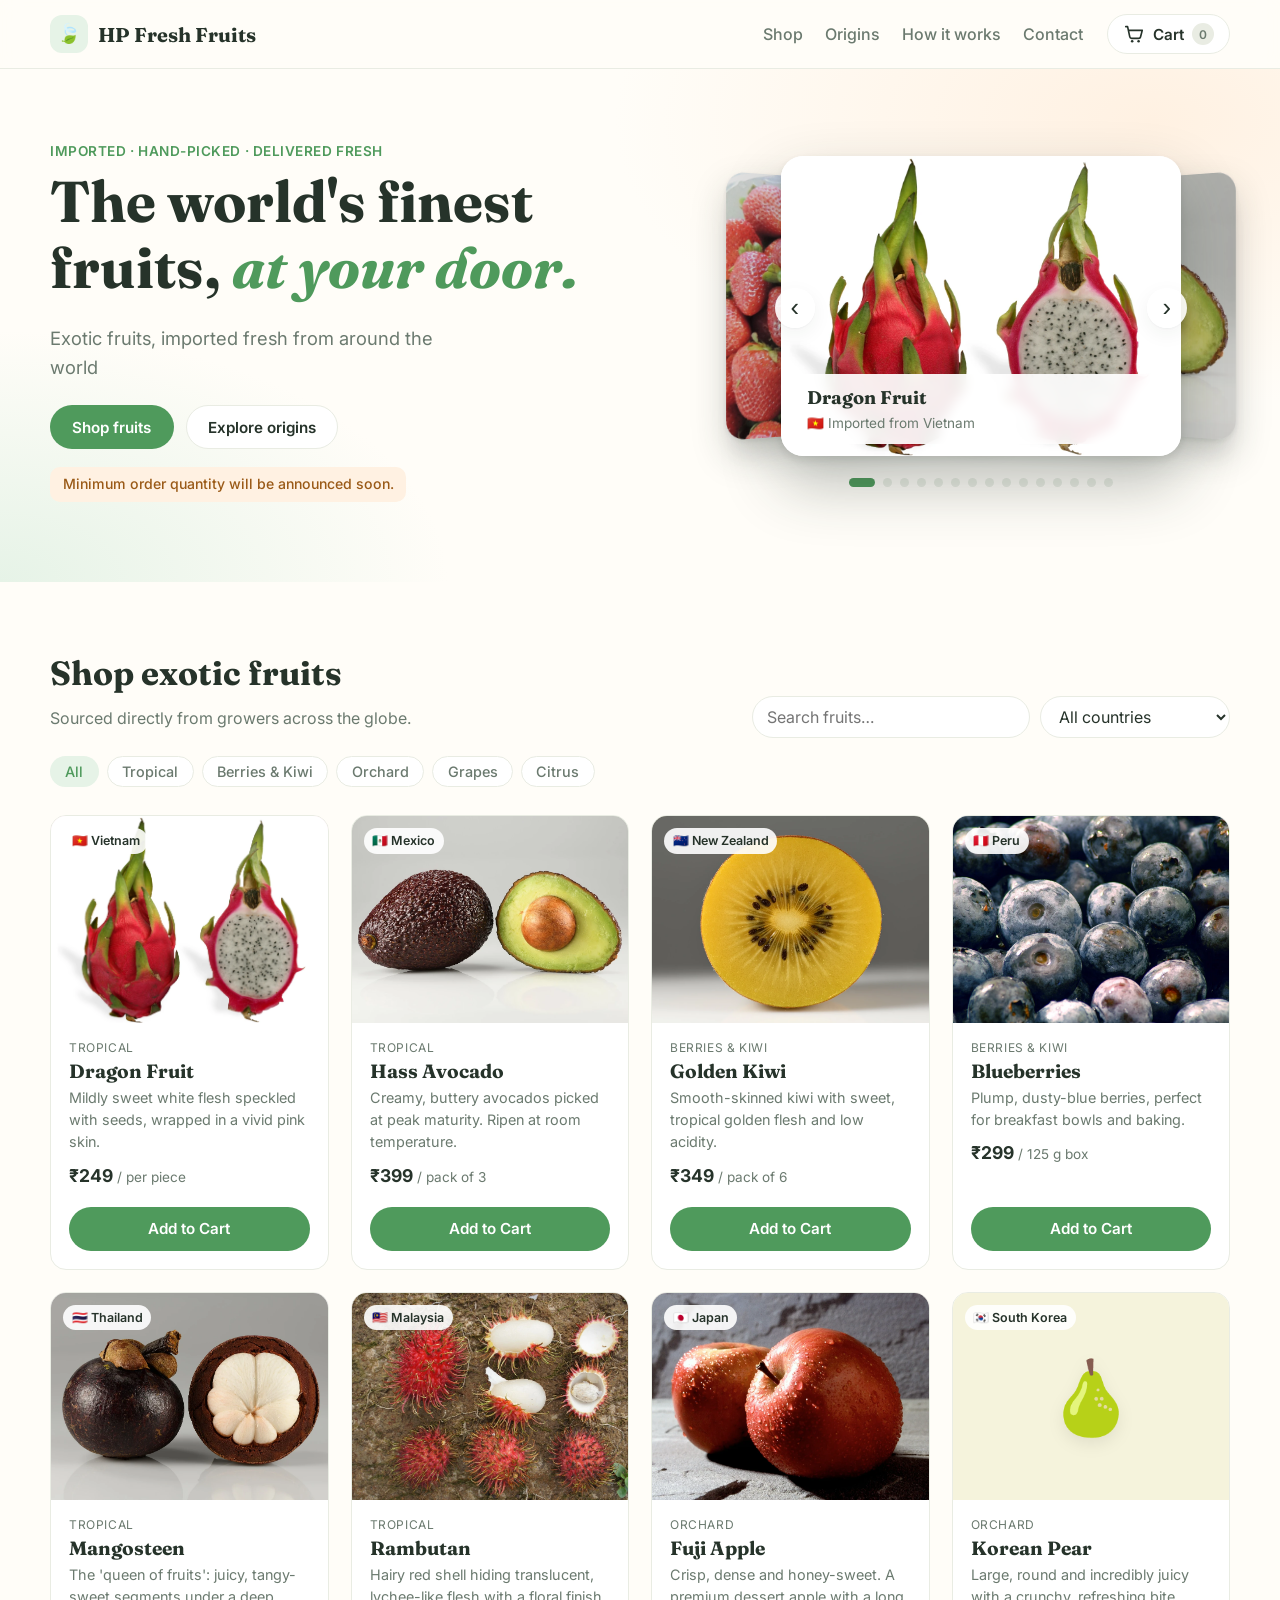
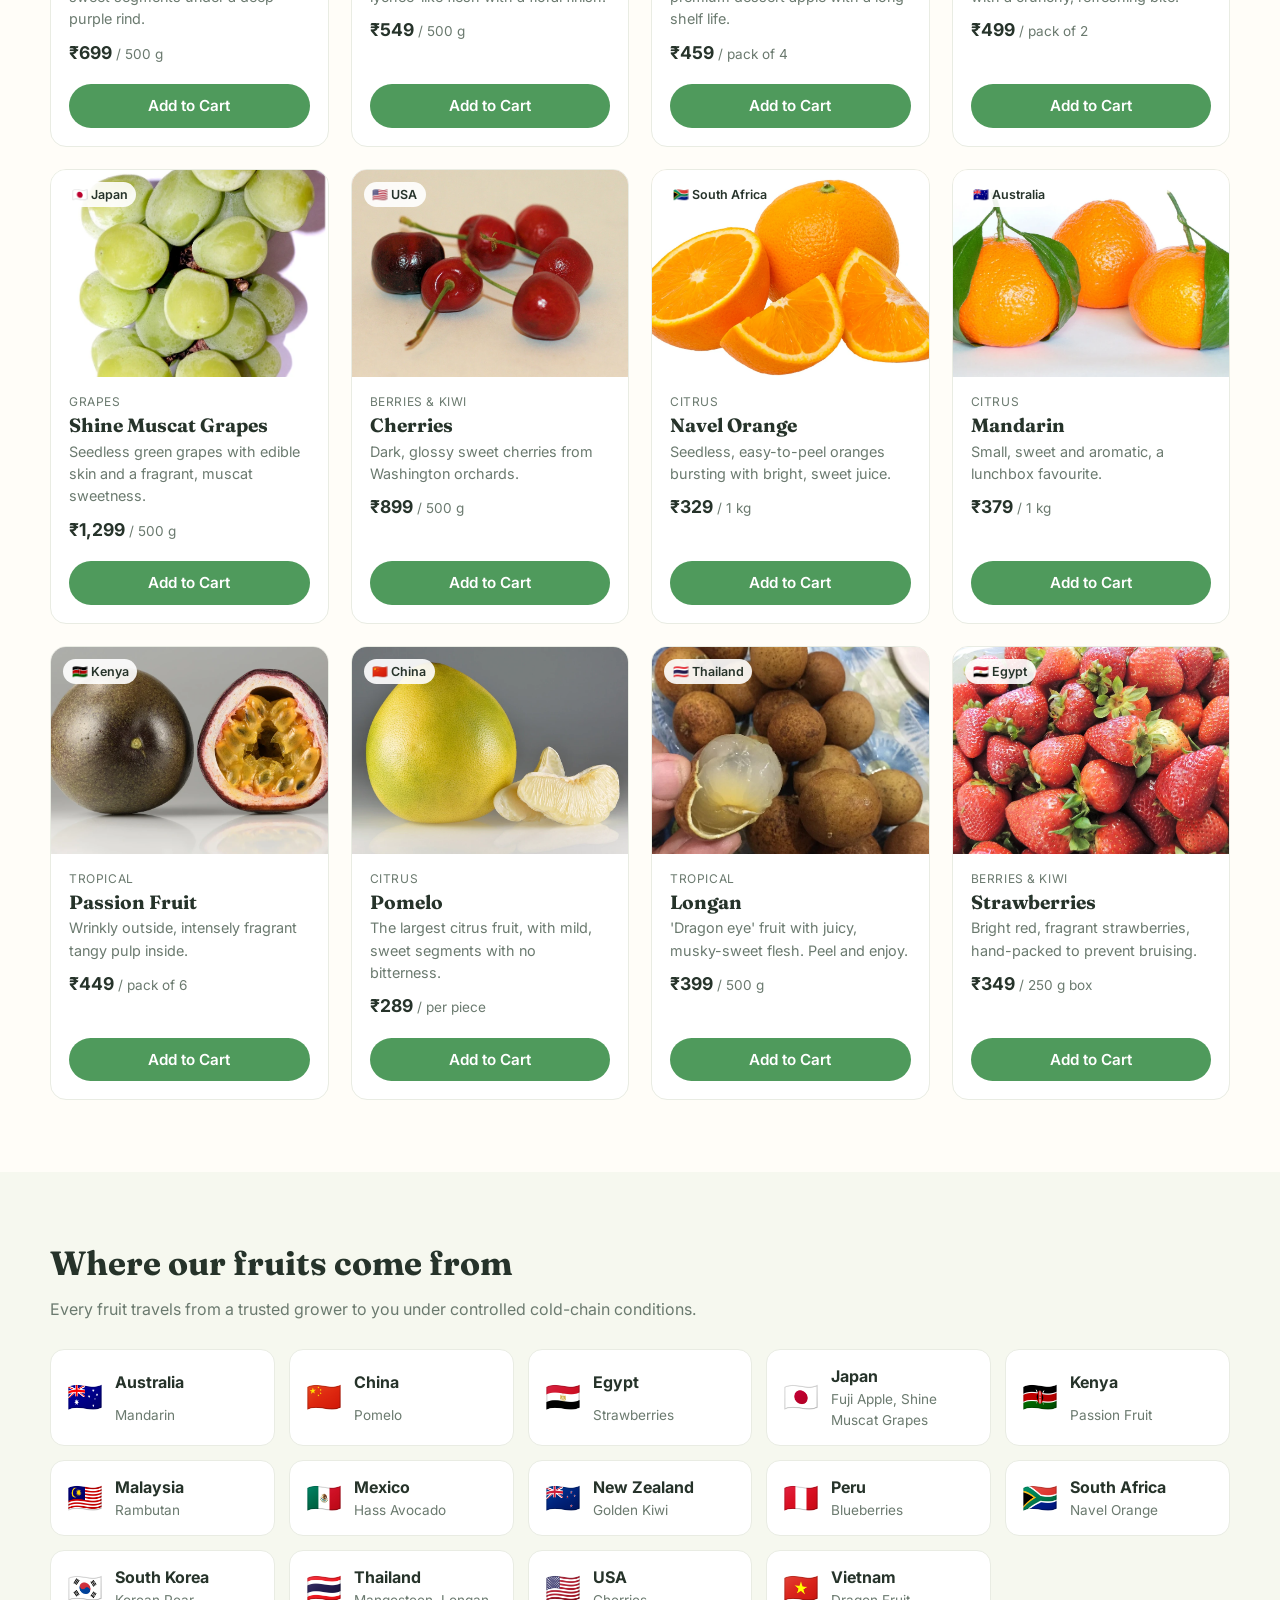
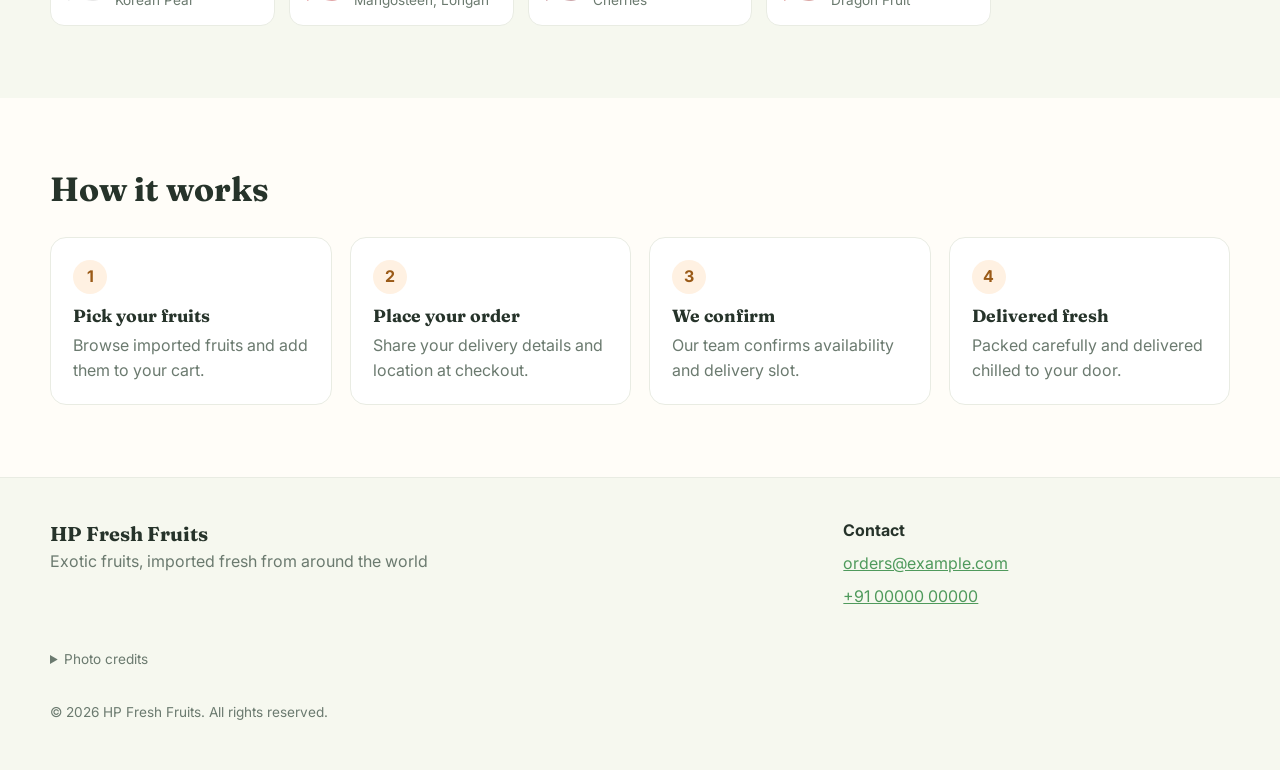
==== commit 17349ebb: "Send orders to WhatsApp and add Netlify hosting config Checkout now opens WhatsApp with the whole or" ====
--- a/index.html
+++ b/index.html
@@ -162,8 +162,15 @@
 
       <div class="order-success" data-success hidden>
         <p class="cart-empty-emoji" aria-hidden="true">✅</p>
-        <h3>Order received!</h3>
-        <p>Thank you. We'll contact you shortly to confirm your order and delivery slot.</p>
+        <div data-success-whatsapp hidden>
+          <h3>Almost done!</h3>
+          <p>Your order is ready in WhatsApp. <strong>Press send</strong> there to place it, and we'll confirm availability and your delivery slot.</p>
+          <p><a class="btn btn-whatsapp" data-whatsapp-link href="#" target="_blank" rel="noopener">Open WhatsApp again</a></p>
+        </div>
+        <div data-success-plain>
+          <h3>Order received!</h3>
+          <p>Thank you. We'll contact you shortly to confirm your order and delivery slot.</p>
+        </div>
         <button class="btn btn-primary" type="button" data-cart-close>Done</button>
       </div>
     </div>
--- a/css/styles.css
+++ b/css/styles.css
@@ -58,6 +58,8 @@
 .btn-ghost { background: var(--surface); color: var(--ink); border-color: var(--line); }
 .btn-ghost:hover { border-color: var(--primary); color: var(--primary); }
 .btn-block { width: 100%; }
+.btn-whatsapp { background: #25d366; color: #fff; }
+.btn-whatsapp:hover { background: #1ebe5b; }
 .btn-link, .btn-link:hover {
   background: none; border: 0; padding: .4em; color: var(--muted);
   font: inherit; text-decoration: underline; cursor: pointer;
@@ -106,7 +108,7 @@
     radial-gradient(50% 70% at 0% 100%, var(--primary-soft), transparent 70%);
   padding: 72px 0 80px;
 }
-.hero-inner { display: grid; grid-template-columns: 1.1fr .9fr; gap: 40px; align-items: center; }
+.hero-inner { display: grid; grid-template-columns: 1.1fr .9fr; gap: 72px; align-items: center; }
 .eyebrow { color: var(--primary); font-weight: 600; font-size: .85rem; letter-spacing: .04em; text-transform: uppercase; }
 .hero h1 { font-size: clamp(2.2rem, 5vw, 3.6rem); }
 .hero h1 em { color: var(--primary); font-style: italic; }
@@ -117,32 +119,42 @@
   background: var(--accent-soft); color: #9a5a17; font-size: .88rem; font-weight: 500;
 }
 .moq-note:empty { display: none; }
-.carousel { position: relative; width: 100%; max-width: 540px; justify-self: center; }
-.carousel-slides {
-  position: relative; aspect-ratio: 4 / 3; border-radius: 24px; overflow: hidden;
-  background: var(--surface); box-shadow: 0 10px 40px rgba(38, 51, 42, .14);
-}
-.slide { position: absolute; inset: 0; margin: 0; opacity: 0; transform: scale(1.04); transition: opacity .7s ease, transform 1.2s ease; }
-.slide.active { opacity: 1; transform: none; }
+.hero { overflow: hidden; }
+.carousel { position: relative; width: 100%; max-width: 400px; justify-self: center; }
+/* 3D cover-flow: the JS sets each card's offset from the centre card as --d. */
+.carousel-slides { position: relative; aspect-ratio: 4 / 3; perspective: 1100px; transform-style: preserve-3d; }
+.slide {
+  --d: 0; --abs: 0;
+  position: absolute; inset: 0; margin: 0; border-radius: 22px; overflow: hidden;
+  background: var(--surface); cursor: pointer;
+  box-shadow: 0 18px 40px rgba(38, 51, 42, .22), 0 2px 6px rgba(38, 51, 42, .08);
+  transform: translateX(calc(var(--d) * 30%)) translateZ(calc(var(--abs) * -240px)) rotateY(calc(var(--d) * -35deg));
+  z-index: calc(10 - var(--abs));
+  transition: transform .75s cubic-bezier(.2, .8, .2, 1), opacity .75s ease, filter .75s ease;
+}
+.slide:not(.active) { filter: brightness(.88) saturate(.9); }
+.slide.second { opacity: .75; }
+.slide.active { cursor: default; box-shadow: 0 28px 60px rgba(38, 51, 42, .3), 0 4px 10px rgba(38, 51, 42, .1); }
+.slide.far { opacity: 0; pointer-events: none; }
 .slide img { width: 100%; height: 100%; object-fit: cover; }
 .slide figcaption {
-  position: absolute; left: 14px; right: 14px; bottom: 14px;
-  display: flex; justify-content: space-between; align-items: center; gap: 12px;
-  padding: 12px 16px; border-radius: 16px;
+  position: absolute; left: 12px; right: 12px; bottom: 12px;
+  padding: 10px 14px; border-radius: 14px;
   background: rgba(255, 255, 255, .92); backdrop-filter: blur(6px);
-}
-.slide-name { font-family: var(--font-display); font-weight: 700; font-size: 1.2rem; margin: 0; }
+  opacity: 0; transform: translateY(8px); transition: opacity .4s ease .25s, transform .4s ease .25s;
+}
+.slide.active figcaption { opacity: 1; transform: none; }
+.slide-name { font-family: var(--font-display); font-weight: 700; font-size: 1.15rem; margin: 0; }
 .slide-origin { margin: 0; font-size: .85rem; color: var(--muted); }
-.slide-price { font-weight: 700; white-space: nowrap; }
 .carousel-arrow {
-  position: absolute; top: 42%; width: 40px; height: 40px; border-radius: 50%;
+  position: absolute; z-index: 20; top: 40%; width: 40px; height: 40px; border-radius: 50%;
   border: 0; background: rgba(255, 255, 255, .9); color: var(--ink);
   font-size: 1.6rem; line-height: 1; cursor: pointer; box-shadow: var(--shadow);
 }
 .carousel-arrow:hover { background: var(--surface); color: var(--primary); }
-.carousel-arrow.prev { left: 12px; }
-.carousel-arrow.next { right: 12px; }
-.carousel-dots { display: flex; justify-content: center; gap: 8px; margin-top: 14px; }
+.carousel-arrow.prev { left: -6px; }
+.carousel-arrow.next { right: -6px; }
+.carousel-dots { display: flex; justify-content: center; gap: 8px; margin-top: 22px; }
 .carousel-dots button {
   width: 9px; height: 9px; padding: 0; border-radius: 999px; border: 0;
   background: var(--line); cursor: pointer; transition: width .3s, background .3s;
@@ -299,7 +311,7 @@
   .cart-toggle { margin-left: auto; }
   .hero { padding: 48px 0 56px; }
   .hero-inner { grid-template-columns: 1fr; }
-  .carousel { max-width: 380px; }
+  .carousel { max-width: 300px; margin-top: 8px; }
 }
 @media (max-width: 520px) {
   .filters, .filters label, .filters input, .filters select { width: 100%; }
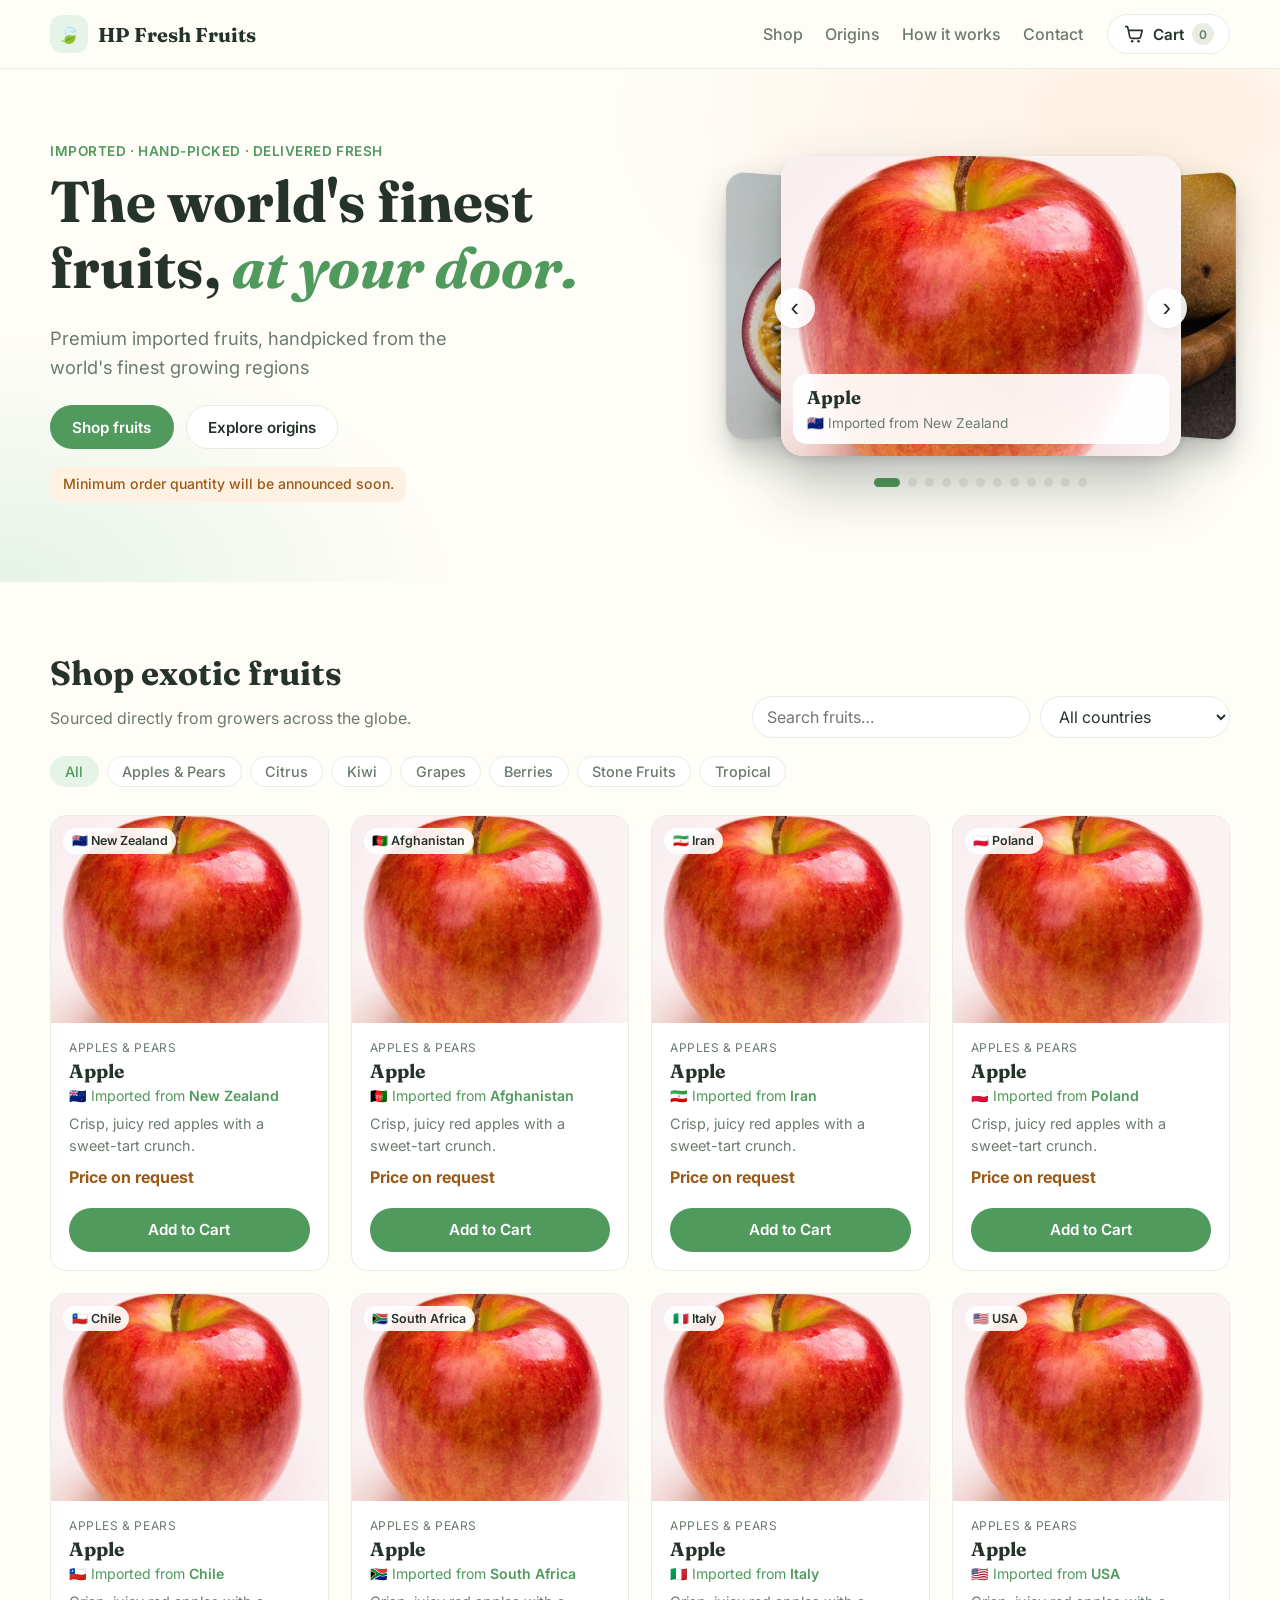
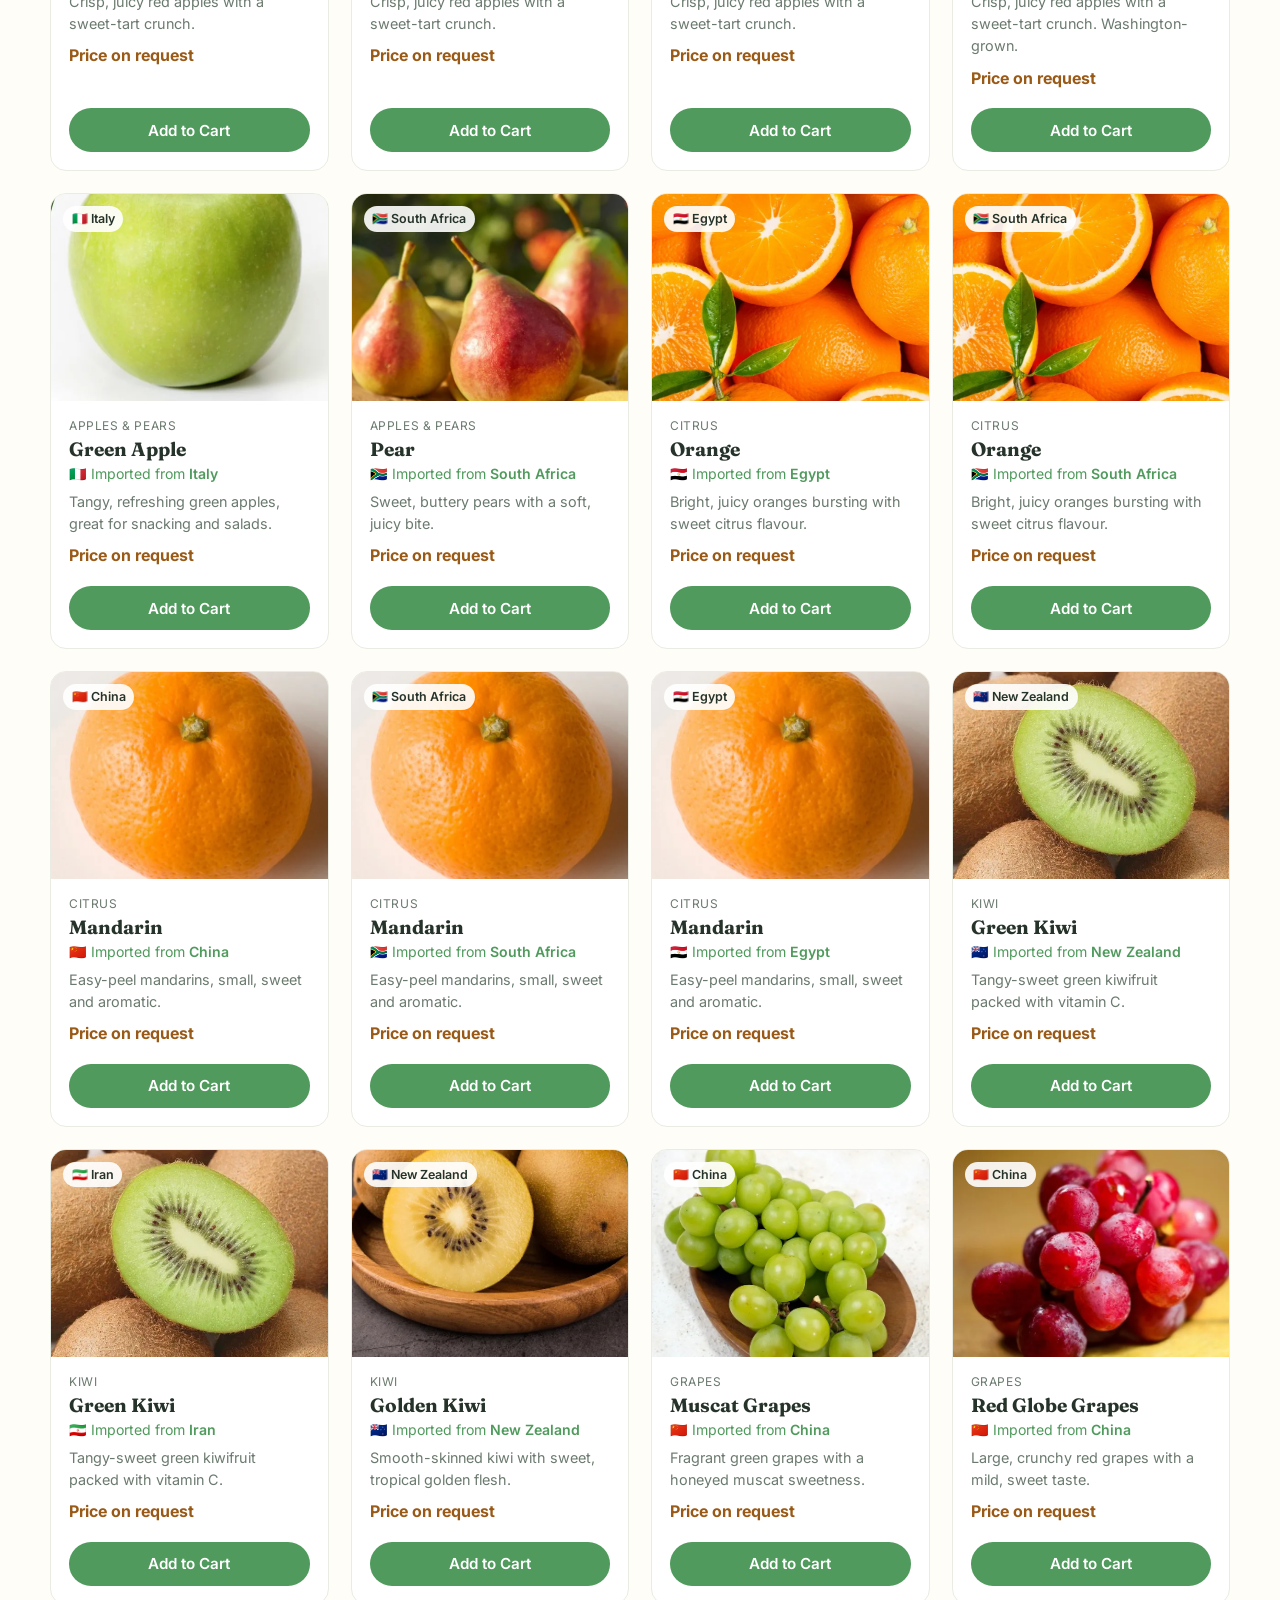
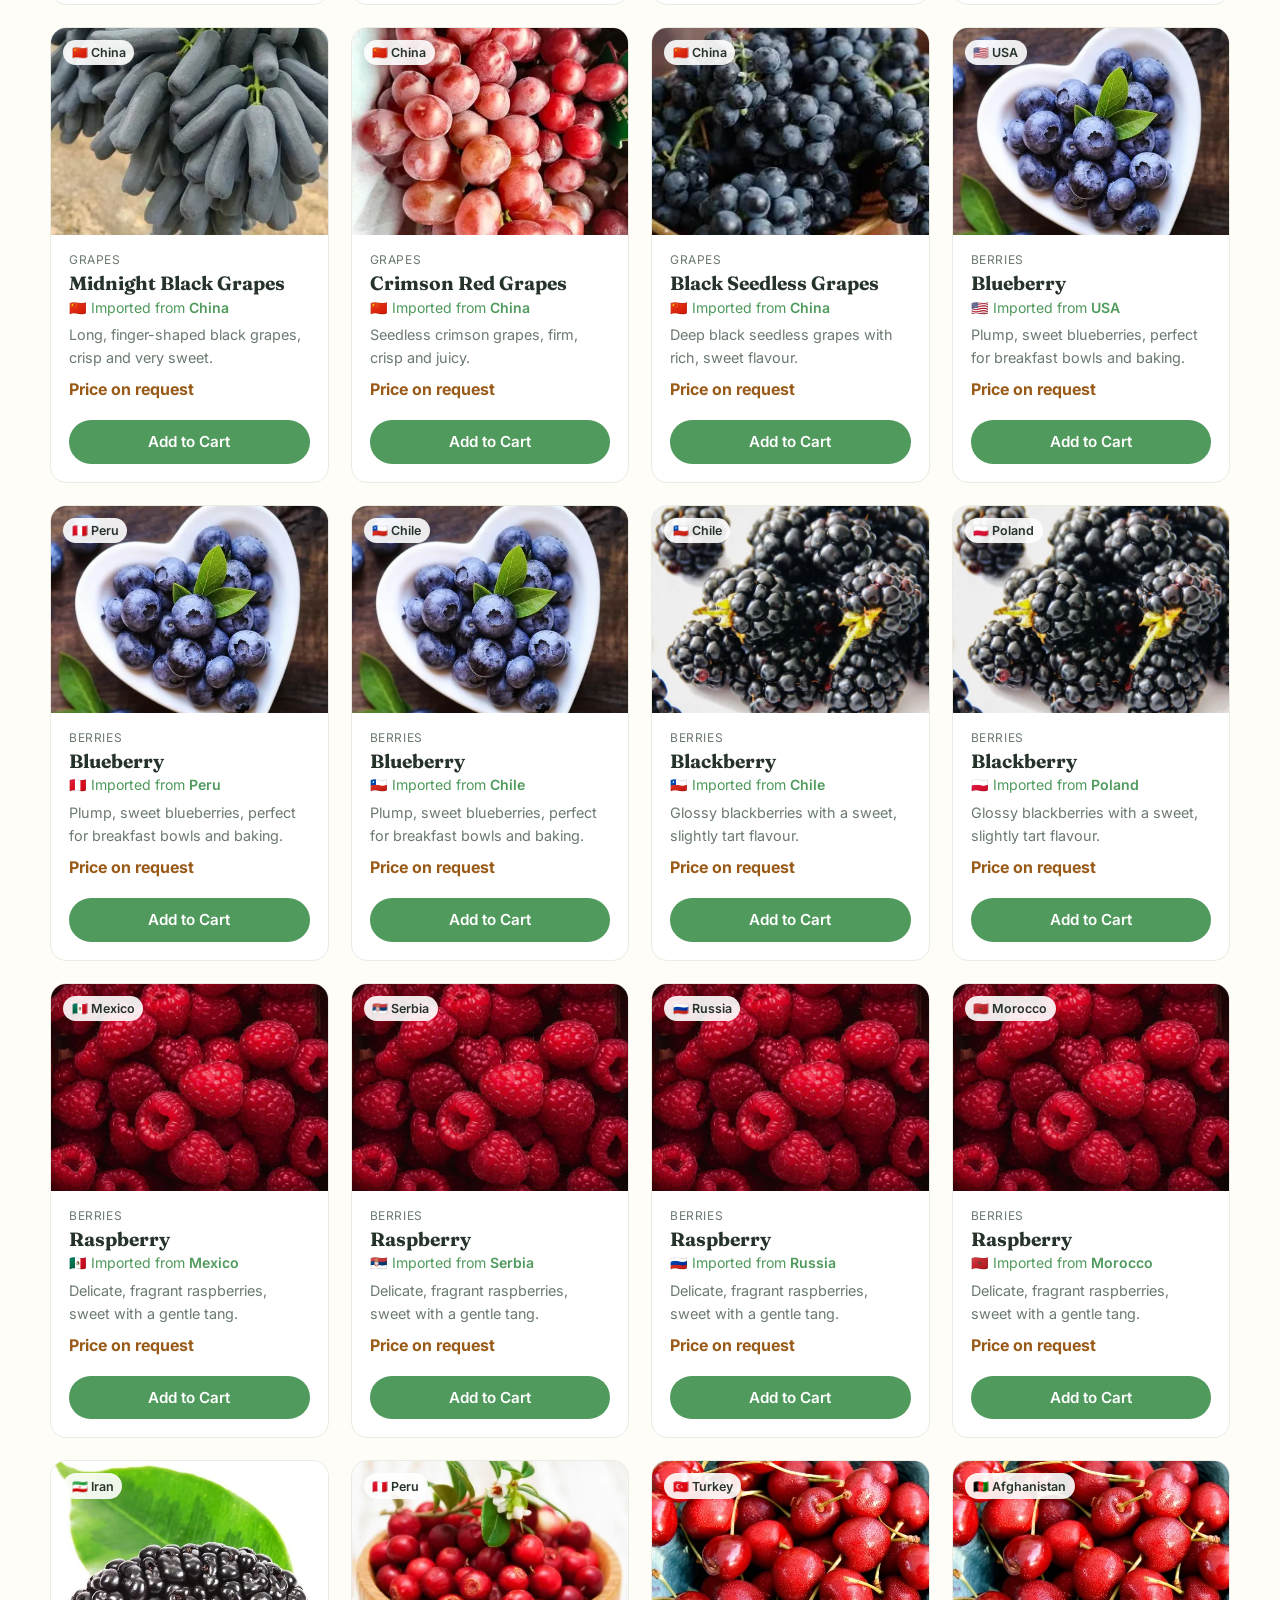
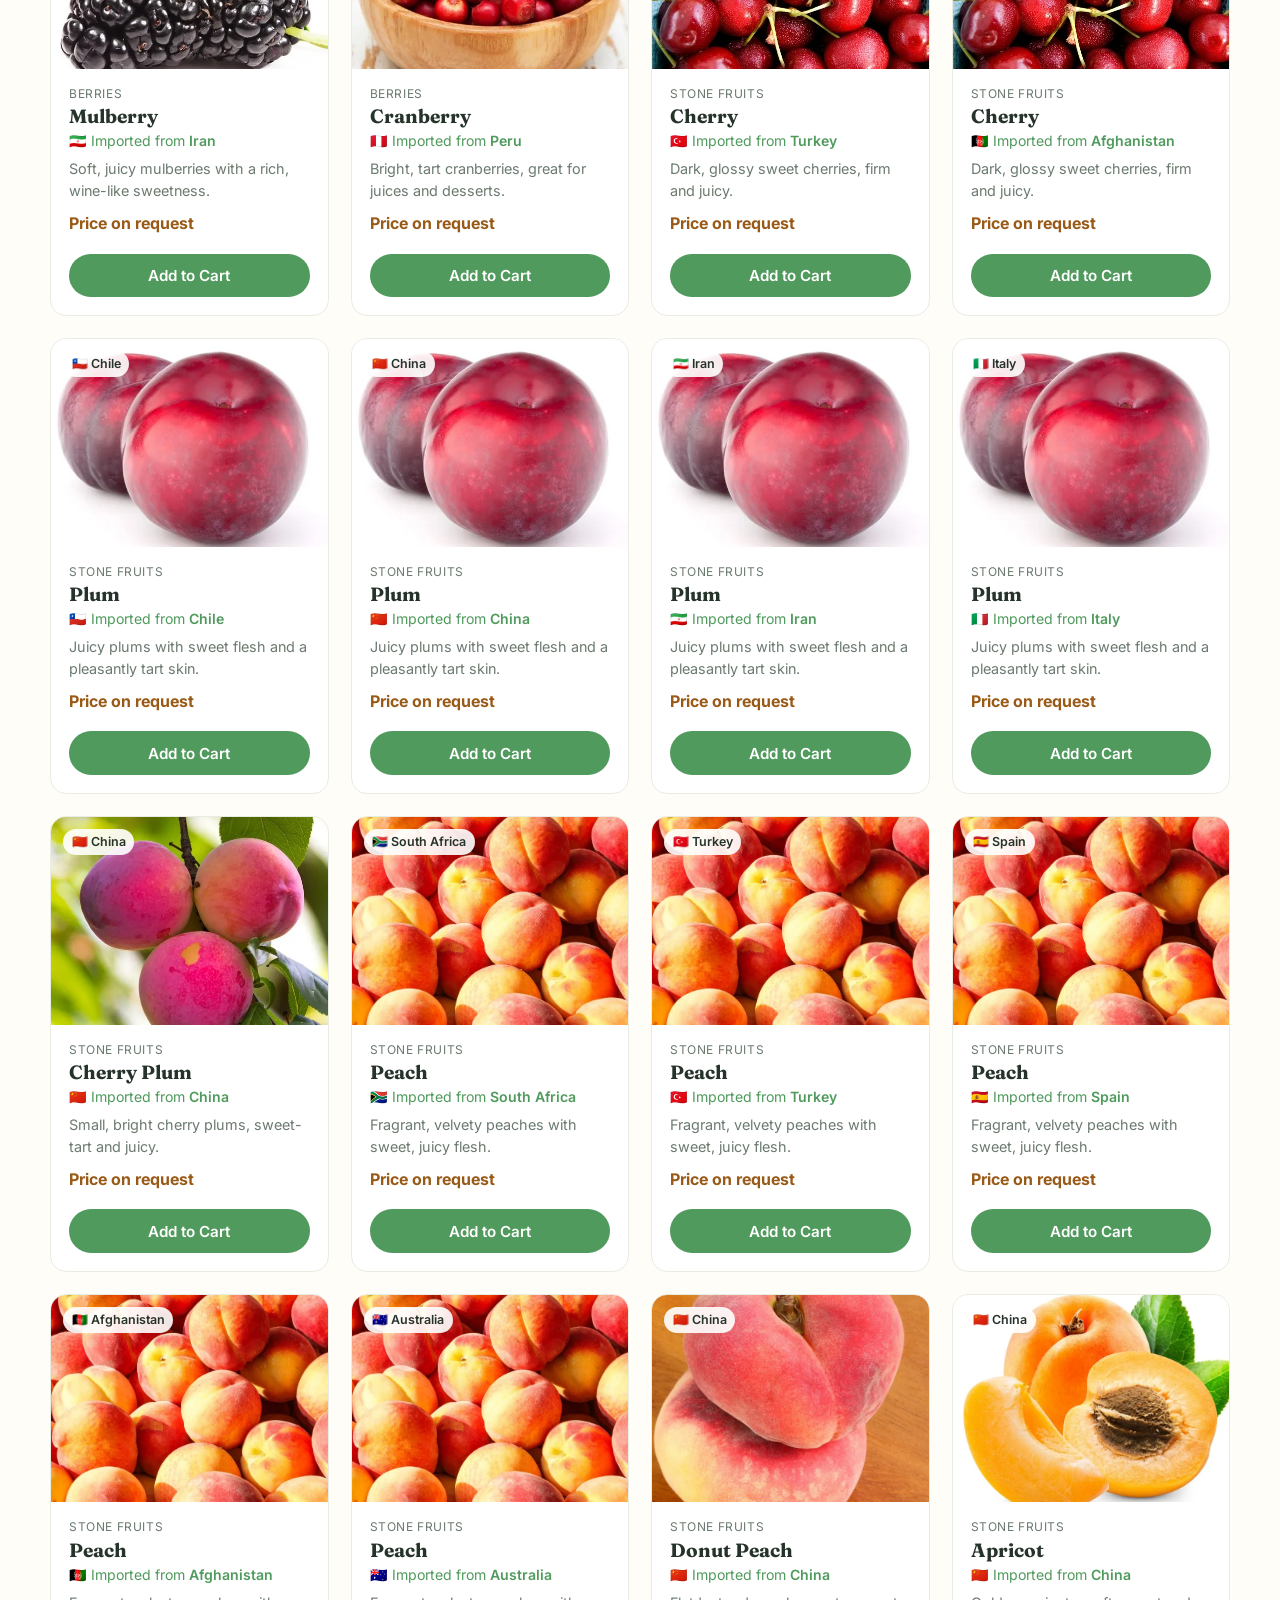
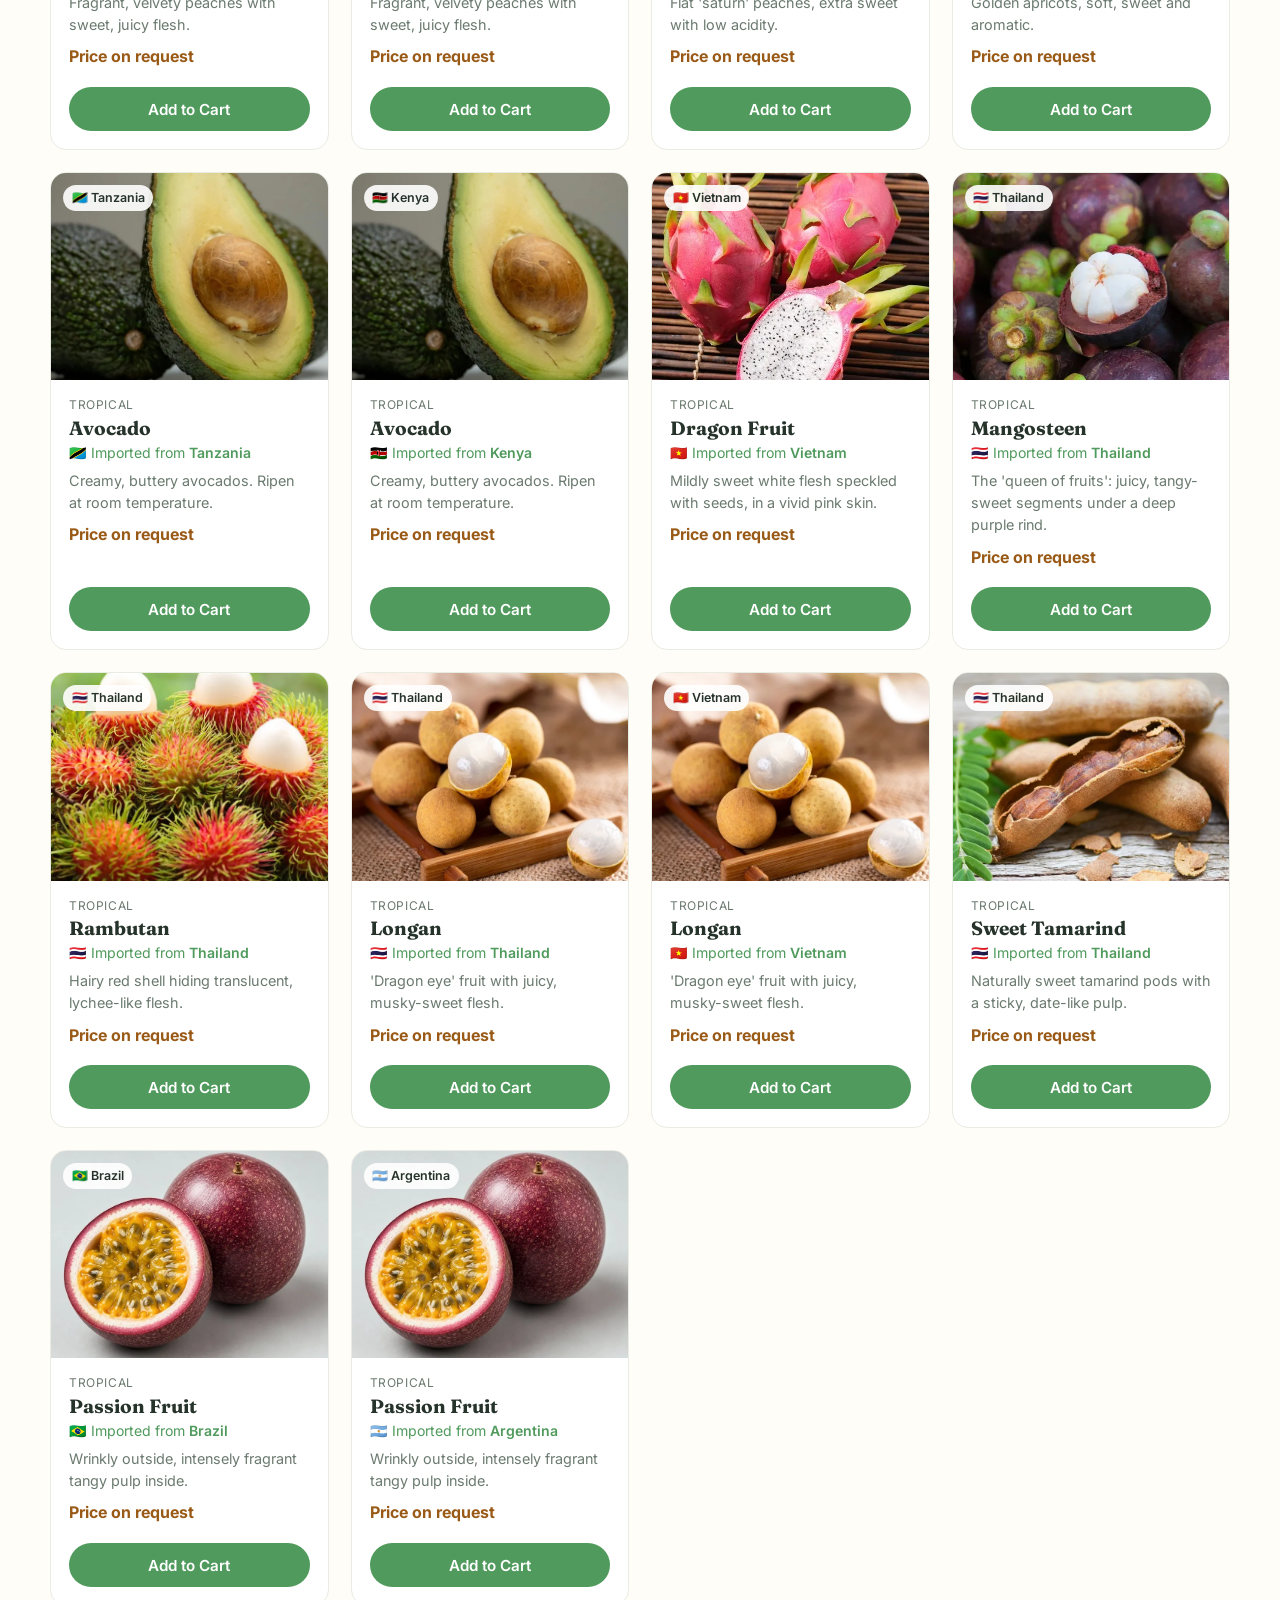
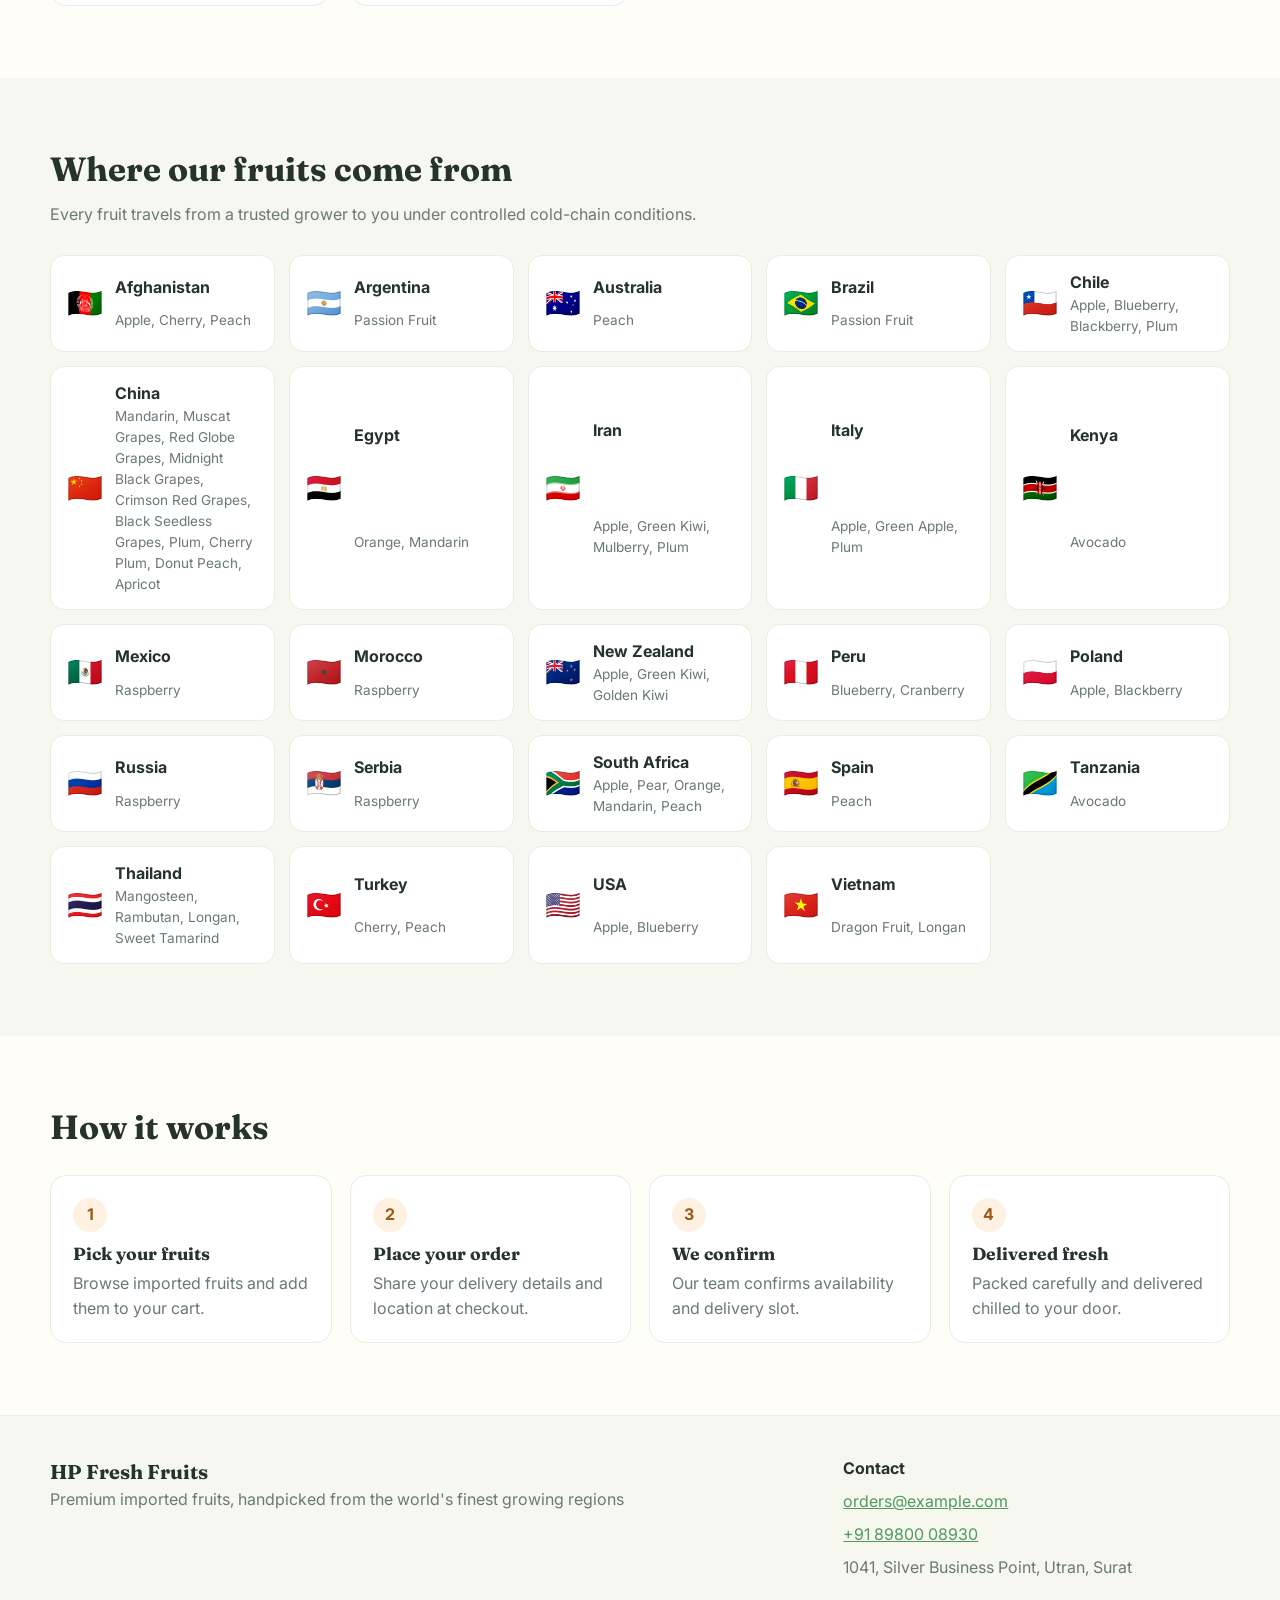
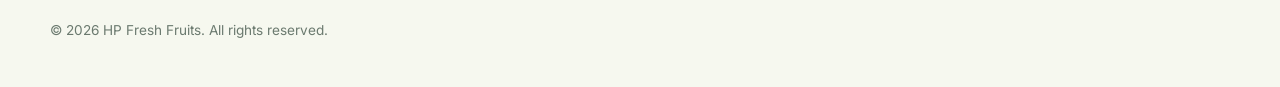
==== commit 4b82e10f: "Load the HP Fresh catalogue: 30 fruits, one card per origin country - data/products.json now holds t" ====
--- a/index.html
+++ b/index.html
@@ -37,8 +37,8 @@
     <section class="hero">
       <div class="container hero-inner">
         <div class="hero-copy">
-          <p class="eyebrow">Imported · Hand-picked · Delivered fresh</p>
-          <h1>The world's finest fruits, <em>at your door.</em></h1>
+          <p class="eyebrow" data-hero-eyebrow>Imported · Hand-picked · Delivered fresh</p>
+          <h1><span data-hero-title>The world's finest fruits, </span><em data-hero-highlight>at your door.</em></h1>
           <p class="hero-sub" data-brand-tagline>Exotic fruits, imported fresh from around the world</p>
           <div class="hero-actions">
             <a href="#shop" class="btn btn-primary">Shop fruits</a>
@@ -116,6 +116,7 @@
         <p><strong>Contact</strong></p>
         <p><a data-brand-email href="#">orders@example.com</a></p>
         <p><a data-brand-phone href="#">+91 00000 00000</a></p>
+        <p class="muted" data-brand-address hidden></p>
       </div>
       <details class="credits small" data-credits-wrap>
         <summary>Photo credits</summary>
@@ -181,7 +182,7 @@
         <span>Subtotal</span>
         <strong data-cart-subtotal>₹0</strong>
       </div>
-      <p class="muted small">Delivery charges confirmed with your order.</p>
+      <p class="muted small" data-delivery-note>Delivery charges confirmed with your order.</p>
       <button class="btn btn-primary btn-block" type="button" data-checkout-btn>Checkout</button>
       <button class="btn btn-link" type="button" data-clear-cart>Clear cart</button>
     </div>
@@ -189,8 +190,6 @@
 
   <div class="toast" data-toast role="status" aria-live="polite"></div>
 
-  <script src="js/config.js"></script>
-  <script src="js/products.js"></script>
   <script src="js/app.js"></script>
 </body>
 </html>
--- a/css/styles.css
+++ b/css/styles.css
@@ -199,10 +199,21 @@
   padding: .25em .7em; border-radius: 999px; font-size: .78rem; font-weight: 600;
   background: rgba(255,255,255,.9); color: var(--ink);
 }
+.stock-badge {
+  position: absolute; right: 12px; top: 12px;
+  padding: .25em .7em; border-radius: 999px; font-size: .75rem; font-weight: 700;
+  background: var(--accent); color: #fff;
+}
+.stock-badge.stock-new { background: var(--primary); }
+.stock-badge.stock-sold_out { background: var(--ink); }
+.product-card.sold-out .product-media > img, .product-card.sold-out .product-media > .product-emoji { filter: grayscale(.8); opacity: .7; }
 .product-info { padding: 16px 18px 8px; flex: 1; }
 .product-category { font-size: .75rem; text-transform: uppercase; letter-spacing: .05em; color: var(--muted); margin-bottom: 2px; }
 .product-info h3 { font-size: 1.2rem; margin-bottom: .25em; }
+.product-origin { margin: -2px 0 6px; font-size: .88rem; color: var(--primary); }
+.product-origin strong { font-weight: 600; }
 .product-desc { font-size: .9rem; color: var(--muted); }
+.product-price.on-request { font-size: 1rem; color: #9a5a17; }
 .product-price { font-weight: 700; font-size: 1.1rem; margin: 8px 0 0; }
 .product-price span { font-weight: 400; font-size: .85rem; color: var(--muted); }
 .product-action { padding: 10px 18px 18px; }
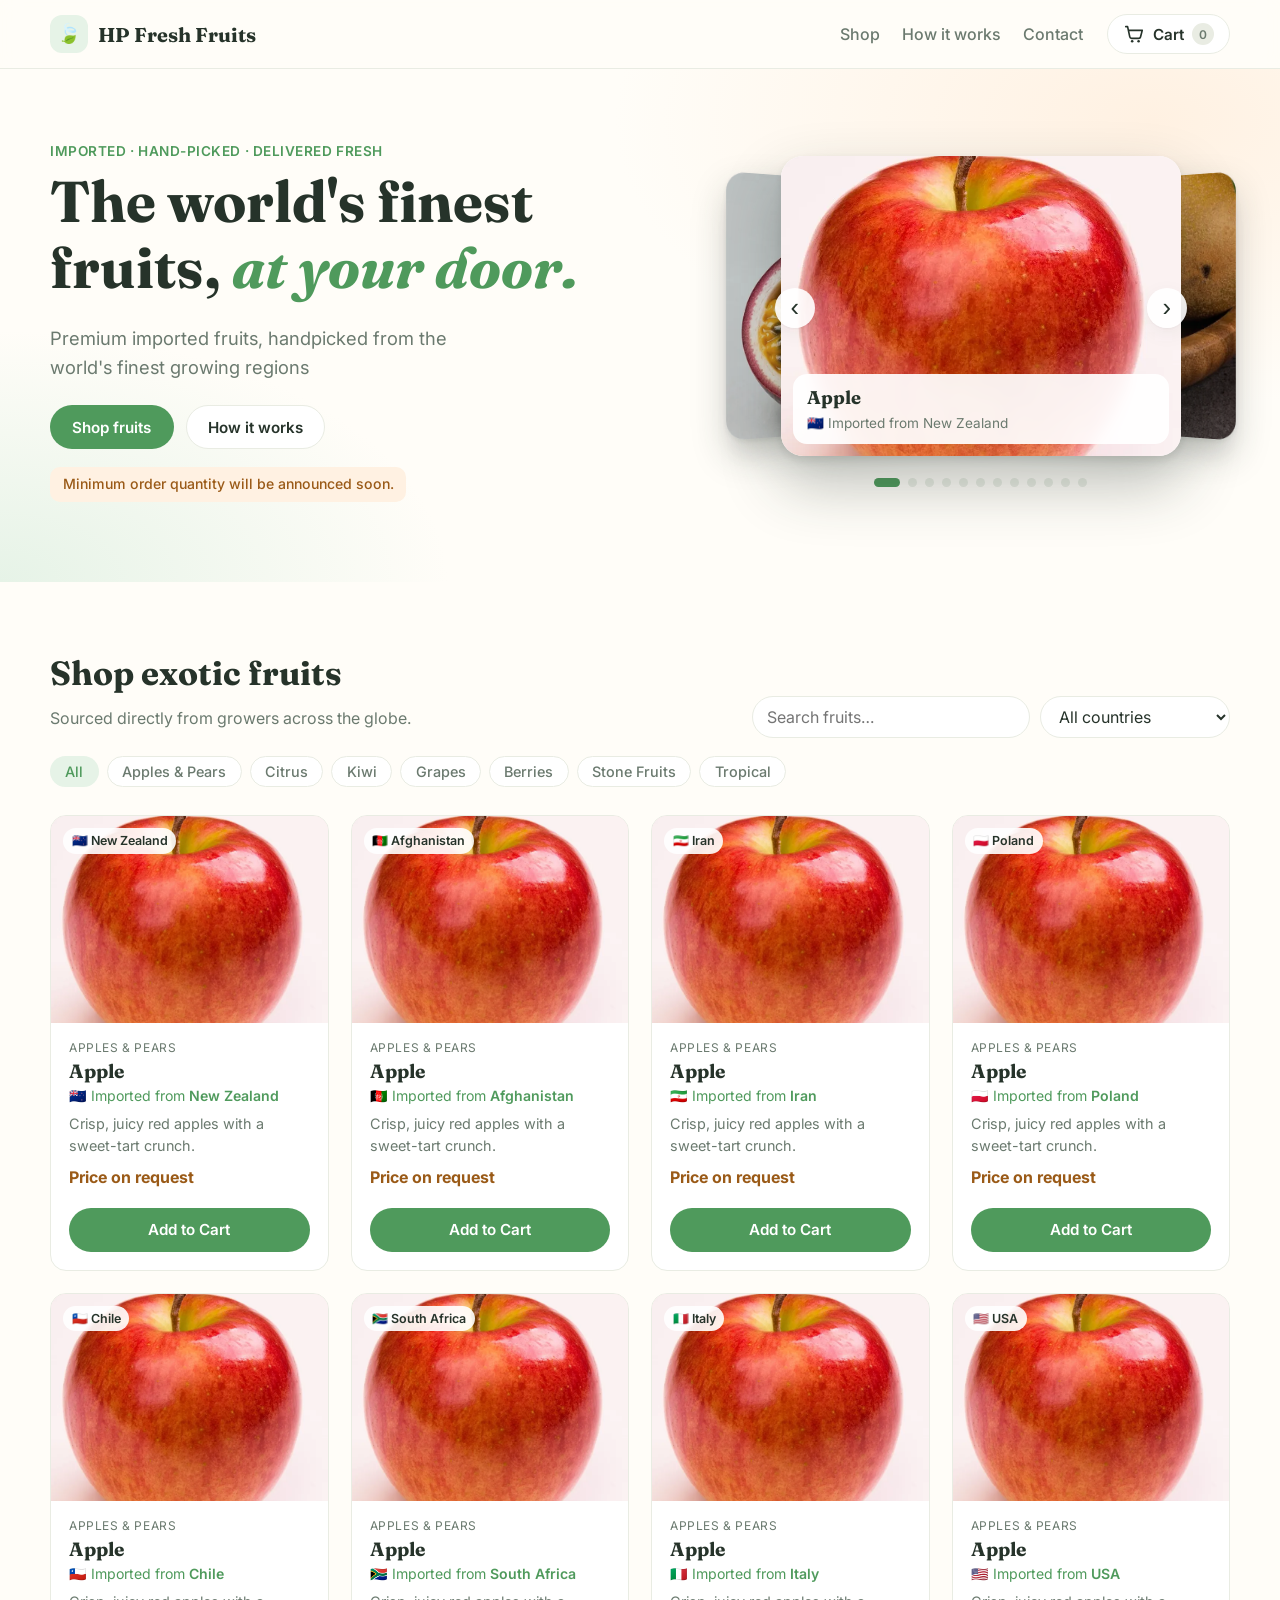
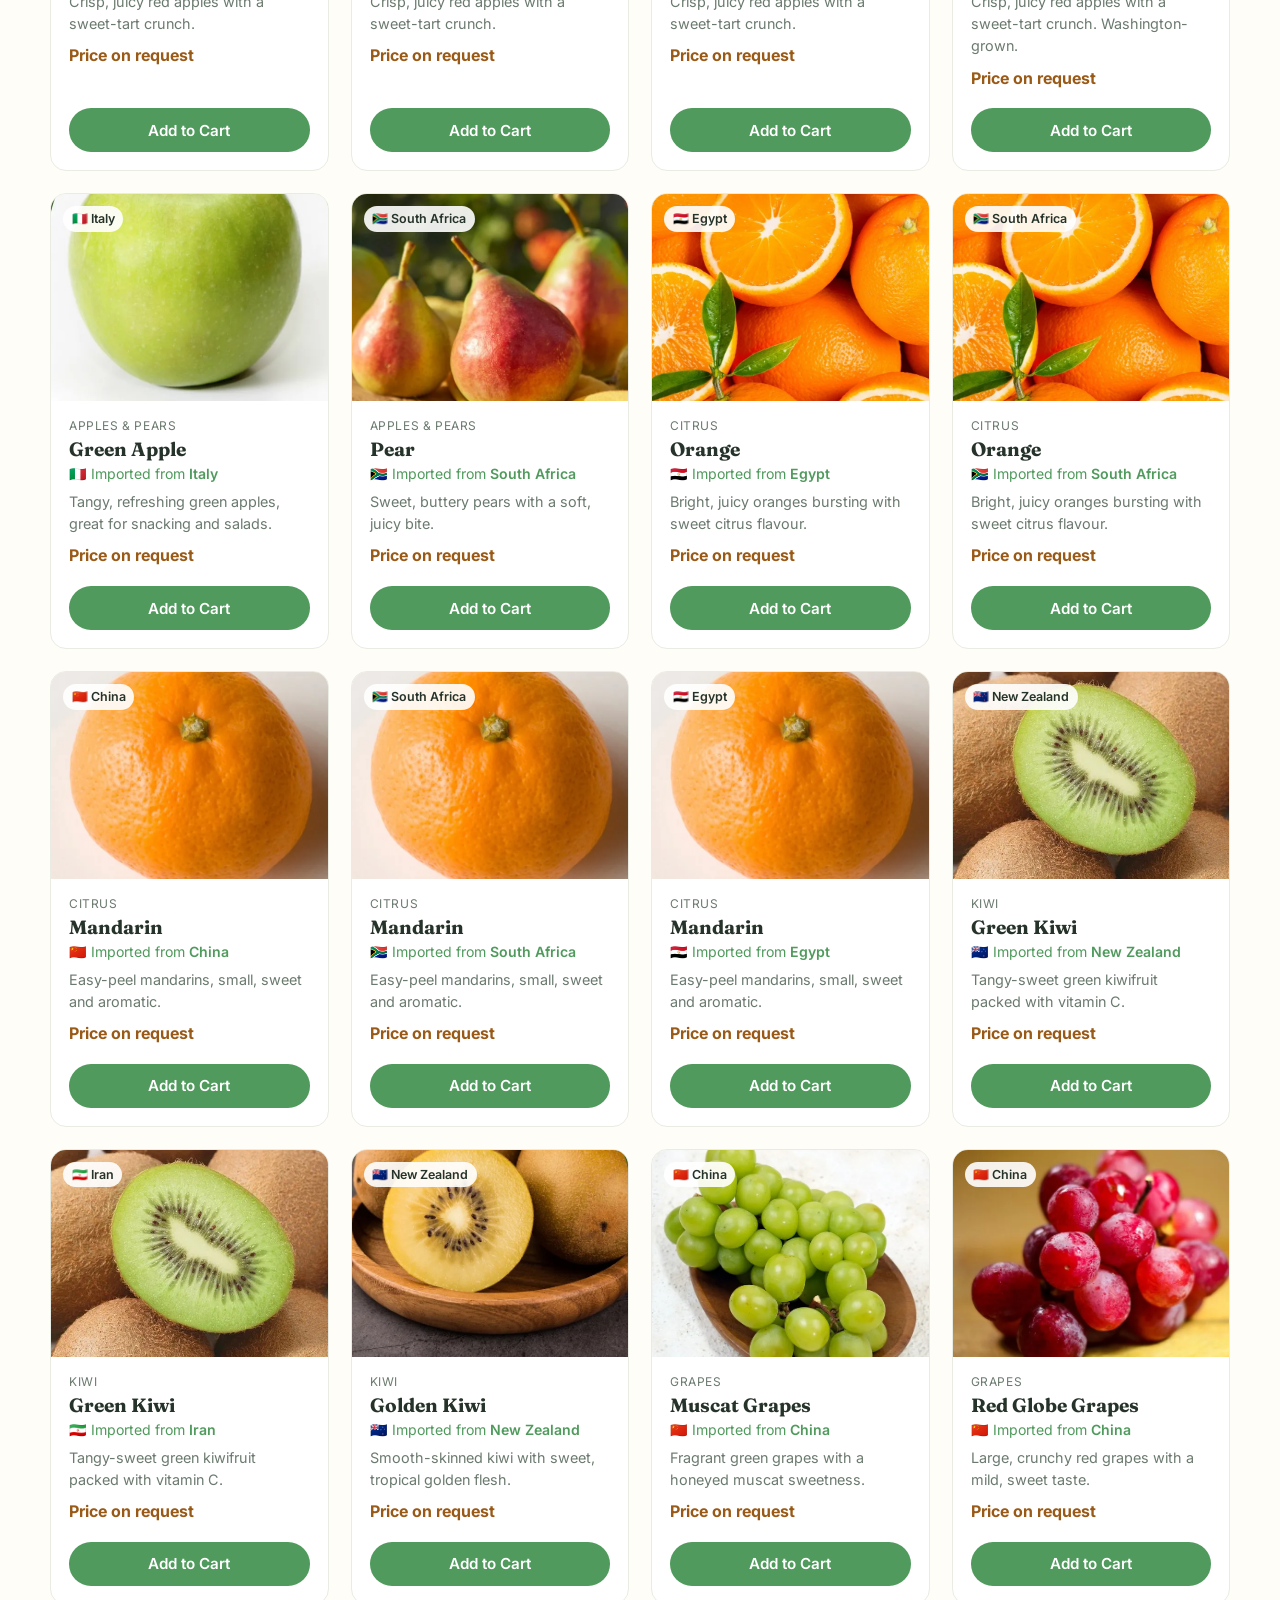
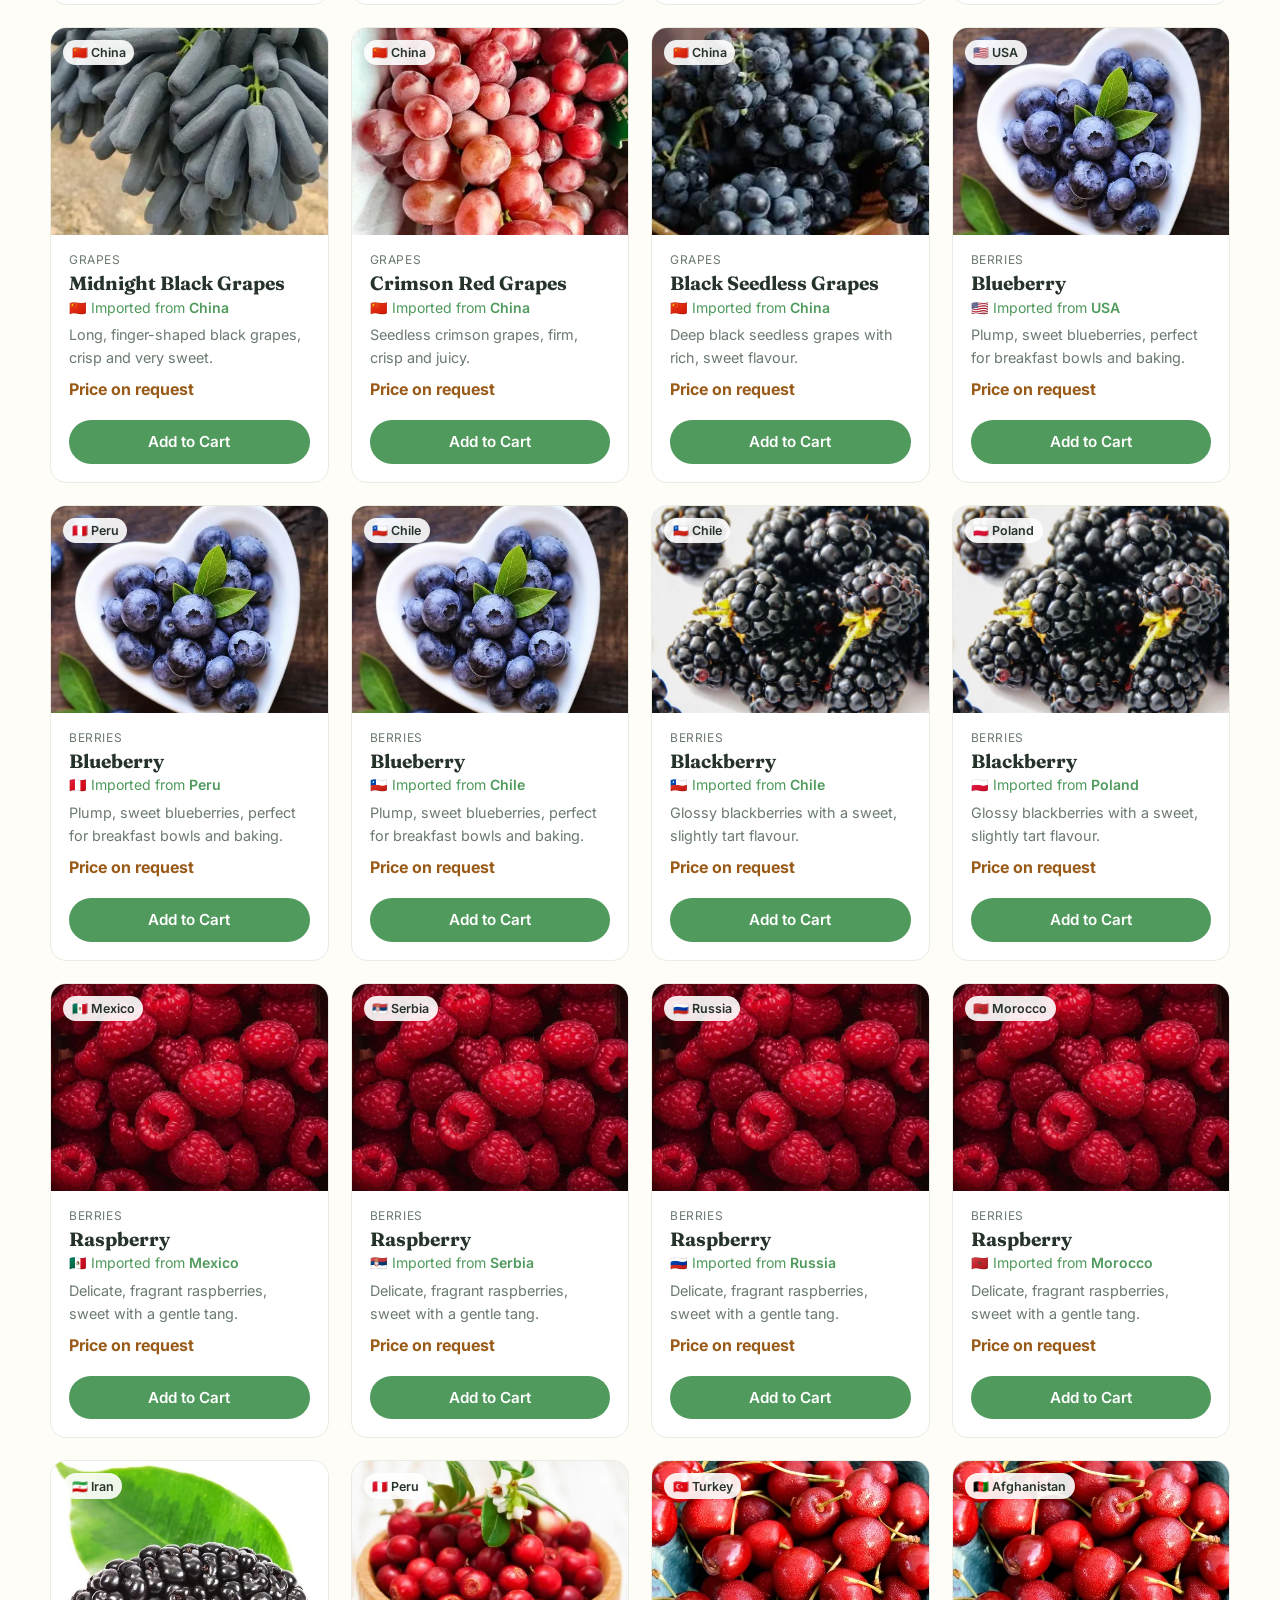
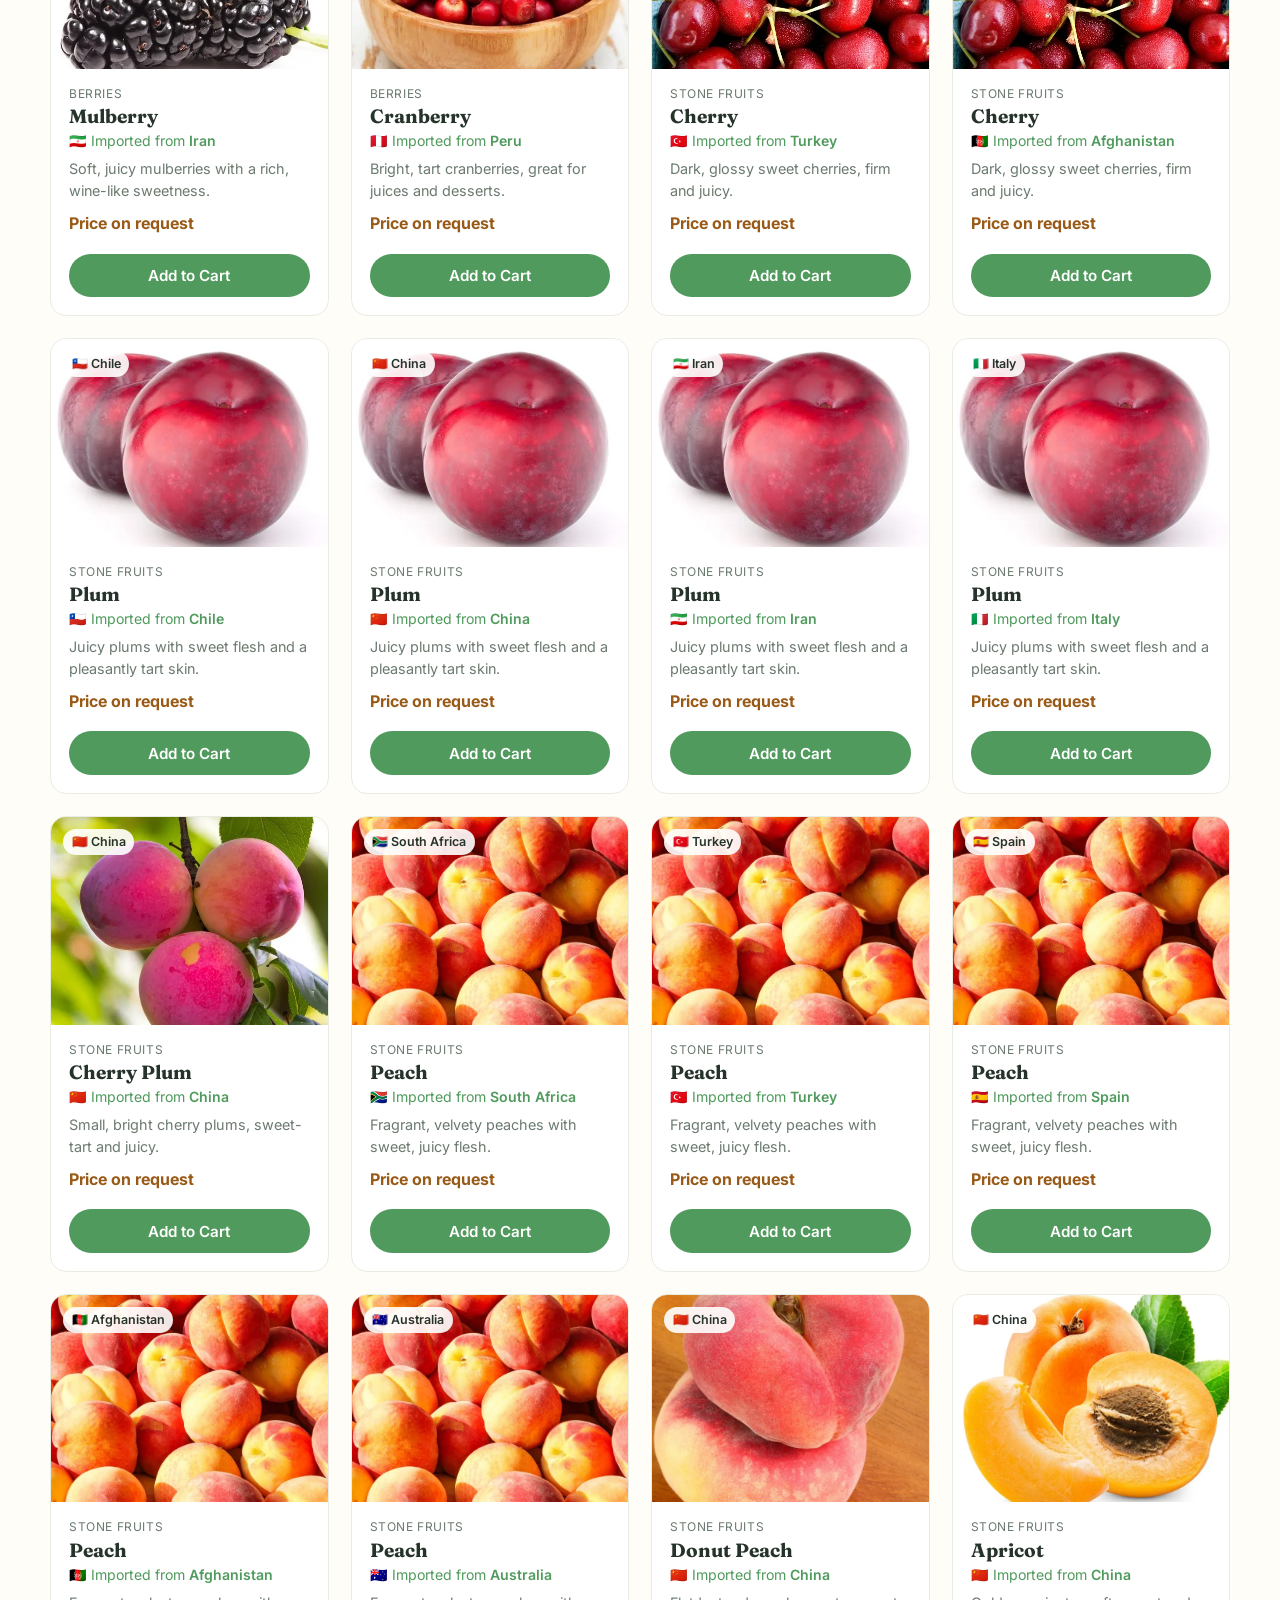
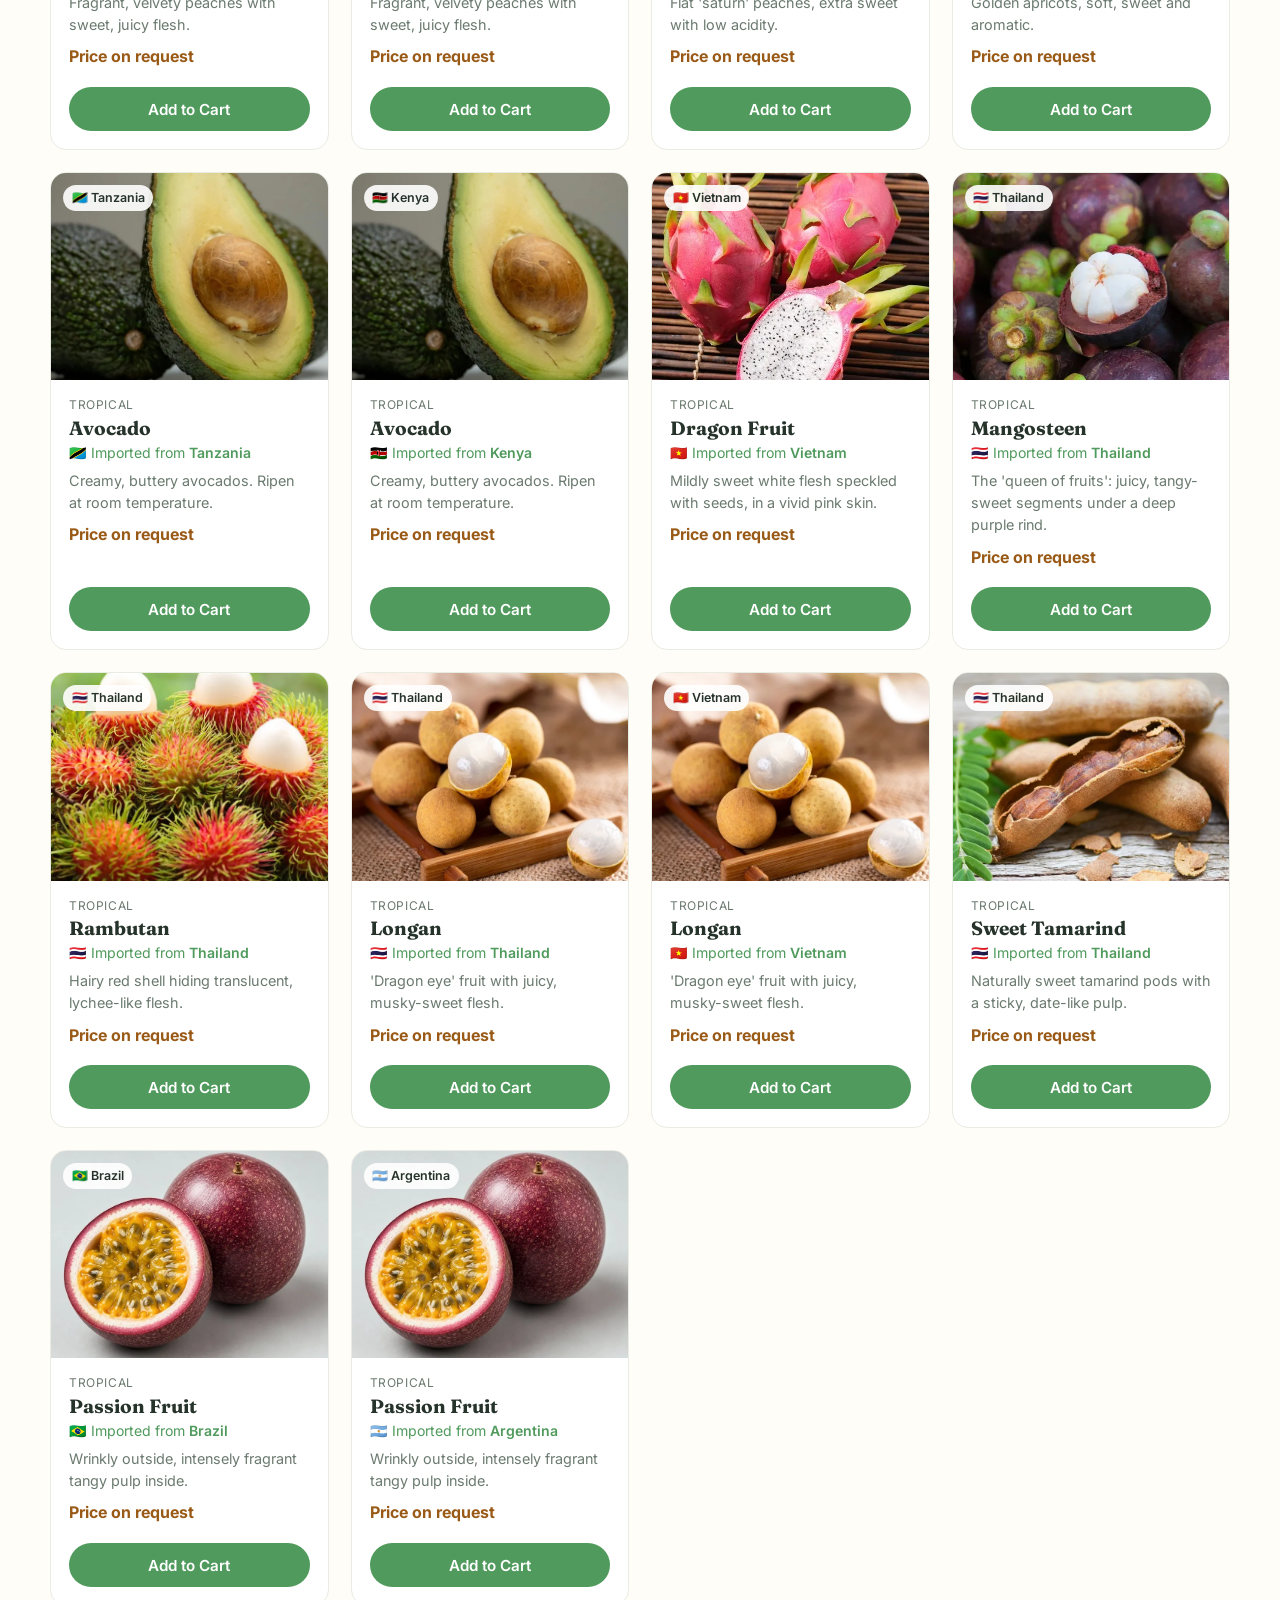
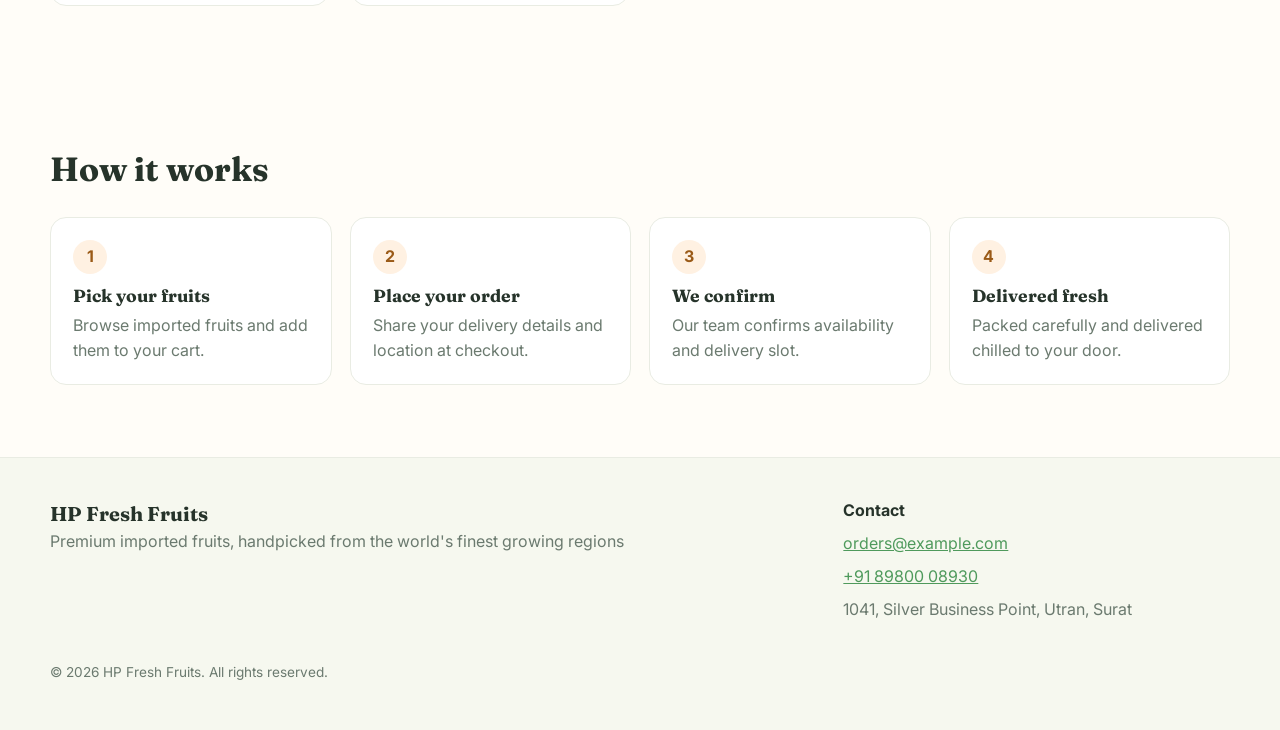
==== commit cb9d3131: "Remove the 'Where our fruits come from' section Drops the Origins section, its nav link and the hero" ====
--- a/index.html
+++ b/index.html
@@ -20,7 +20,6 @@
       </a>
       <nav class="main-nav" aria-label="Main">
         <a href="#shop">Shop</a>
-        <a href="#origins">Origins</a>
         <a href="#how">How it works</a>
         <a href="#contact">Contact</a>
       </nav>
@@ -42,7 +41,7 @@
           <p class="hero-sub" data-brand-tagline>Exotic fruits, imported fresh from around the world</p>
           <div class="hero-actions">
             <a href="#shop" class="btn btn-primary">Shop fruits</a>
-            <a href="#origins" class="btn btn-ghost">Explore origins</a>
+            <a href="#how" class="btn btn-ghost">How it works</a>
           </div>
           <p class="moq-note" data-moq-note></p>
         </div>
@@ -79,15 +78,6 @@
         <div class="chips" data-category-chips role="group" aria-label="Filter by category"></div>
         <div class="product-grid" data-product-grid></div>
         <p class="empty-state" data-empty hidden>No fruits match your search.</p>
-      </div>
-    </section>
-
-    <!-- Origins -->
-    <section id="origins" class="section section-tint">
-      <div class="container">
-        <h2>Where our fruits come from</h2>
-        <p class="muted">Every fruit travels from a trusted grower to you under controlled cold-chain conditions.</p>
-        <ul class="origin-list" data-origin-list></ul>
       </div>
     </section>
 
--- a/css/styles.css
+++ b/css/styles.css
@@ -231,19 +231,6 @@
 .qty-sm { height: 34px; width: 120px; margin-top: 6px; font-size: .9rem; }
 .qty-sm button { width: 28px; height: 28px; font-size: 1rem; }
 
-/* ---------- Origins ---------- */
-.origin-list {
-  list-style: none; padding: 0; margin: 28px 0 0;
-  display: grid; grid-template-columns: repeat(auto-fill, minmax(220px, 1fr)); gap: 14px;
-}
-.origin-list button {
-  width: 100%; height: 100%; text-align: left; cursor: pointer;
-  display: grid; grid-template-columns: auto 1fr; column-gap: 12px; align-items: center;
-  padding: 14px 16px; border-radius: 14px; border: 1px solid var(--line);
-  background: var(--surface); font: inherit; color: var(--ink);
-}
-.origin-list button:hover { border-color: var(--primary); }
-.origin-list .flag { grid-row: span 2; font-size: 1.8rem; }
 
 /* ---------- Steps ---------- */
 .steps { list-style: none; padding: 0; margin: 28px 0 0; display: grid; grid-template-columns: repeat(auto-fit, minmax(200px, 1fr)); gap: 18px; }
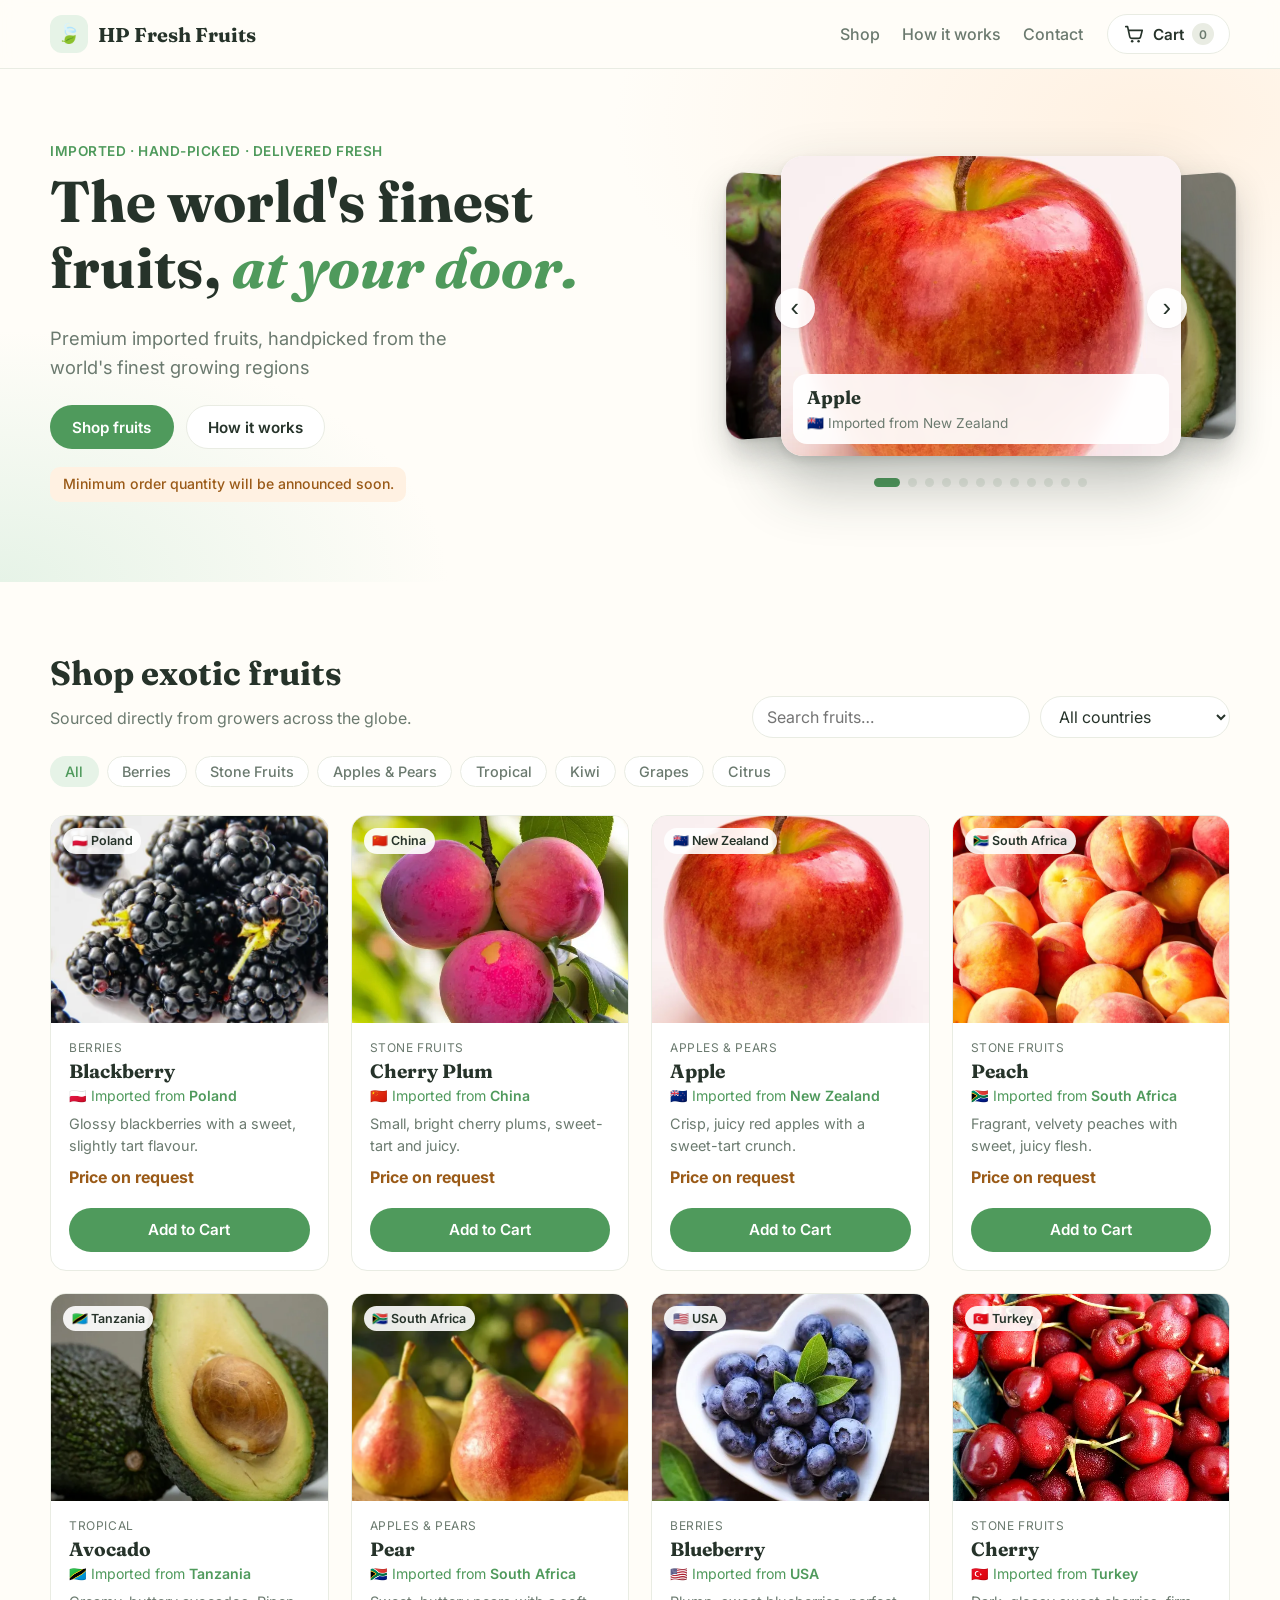
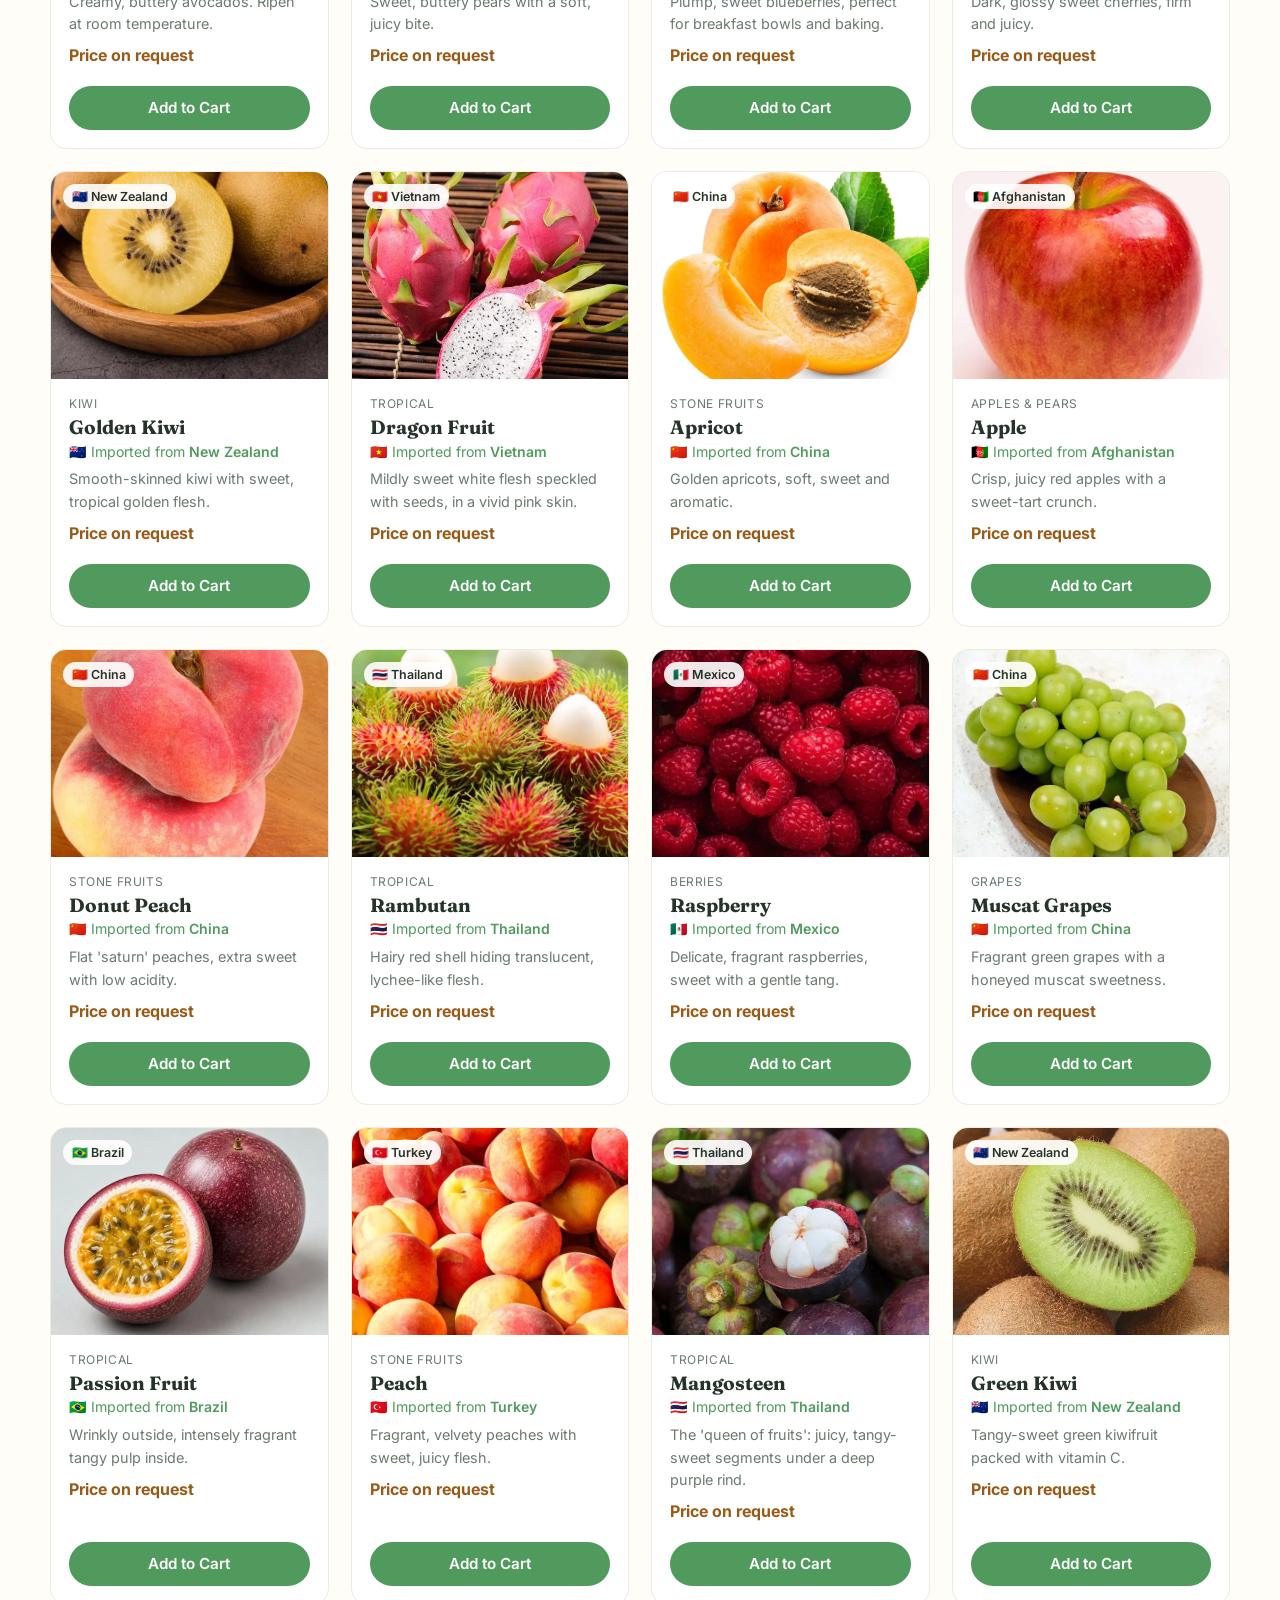
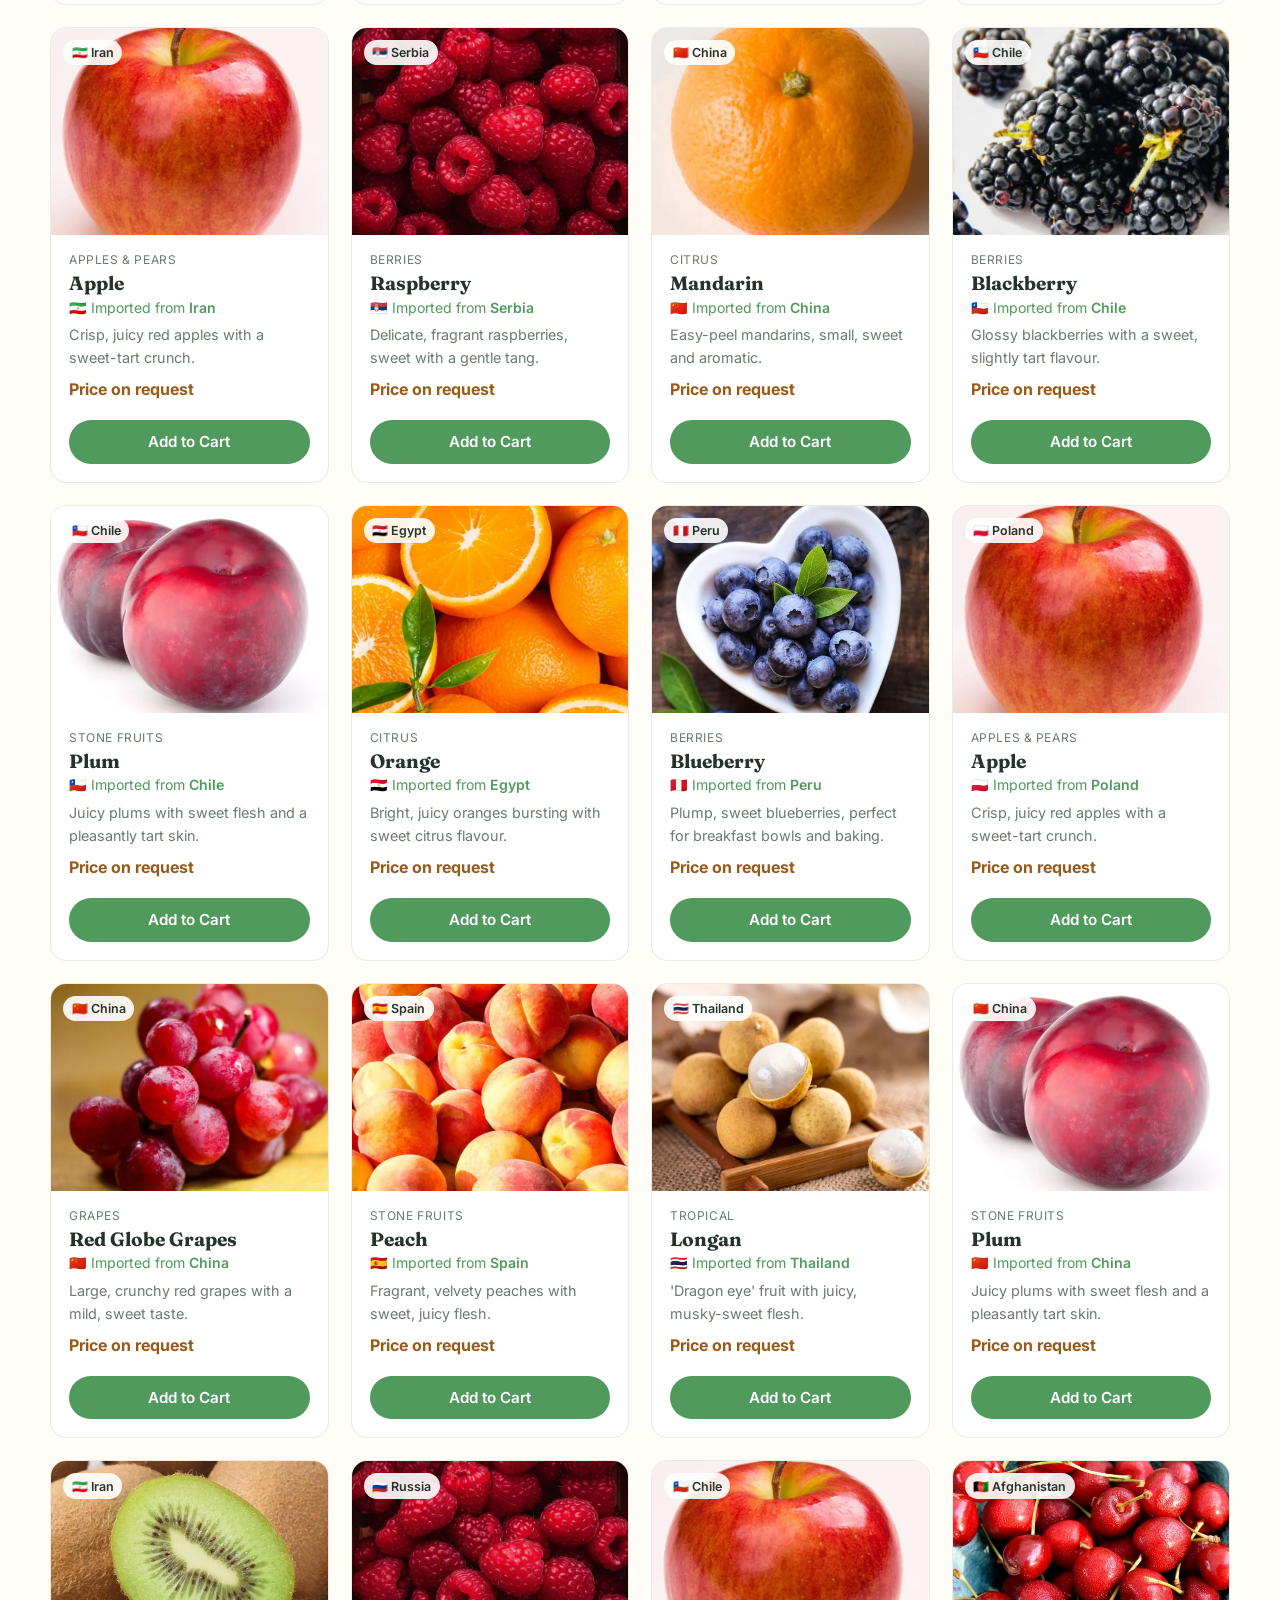
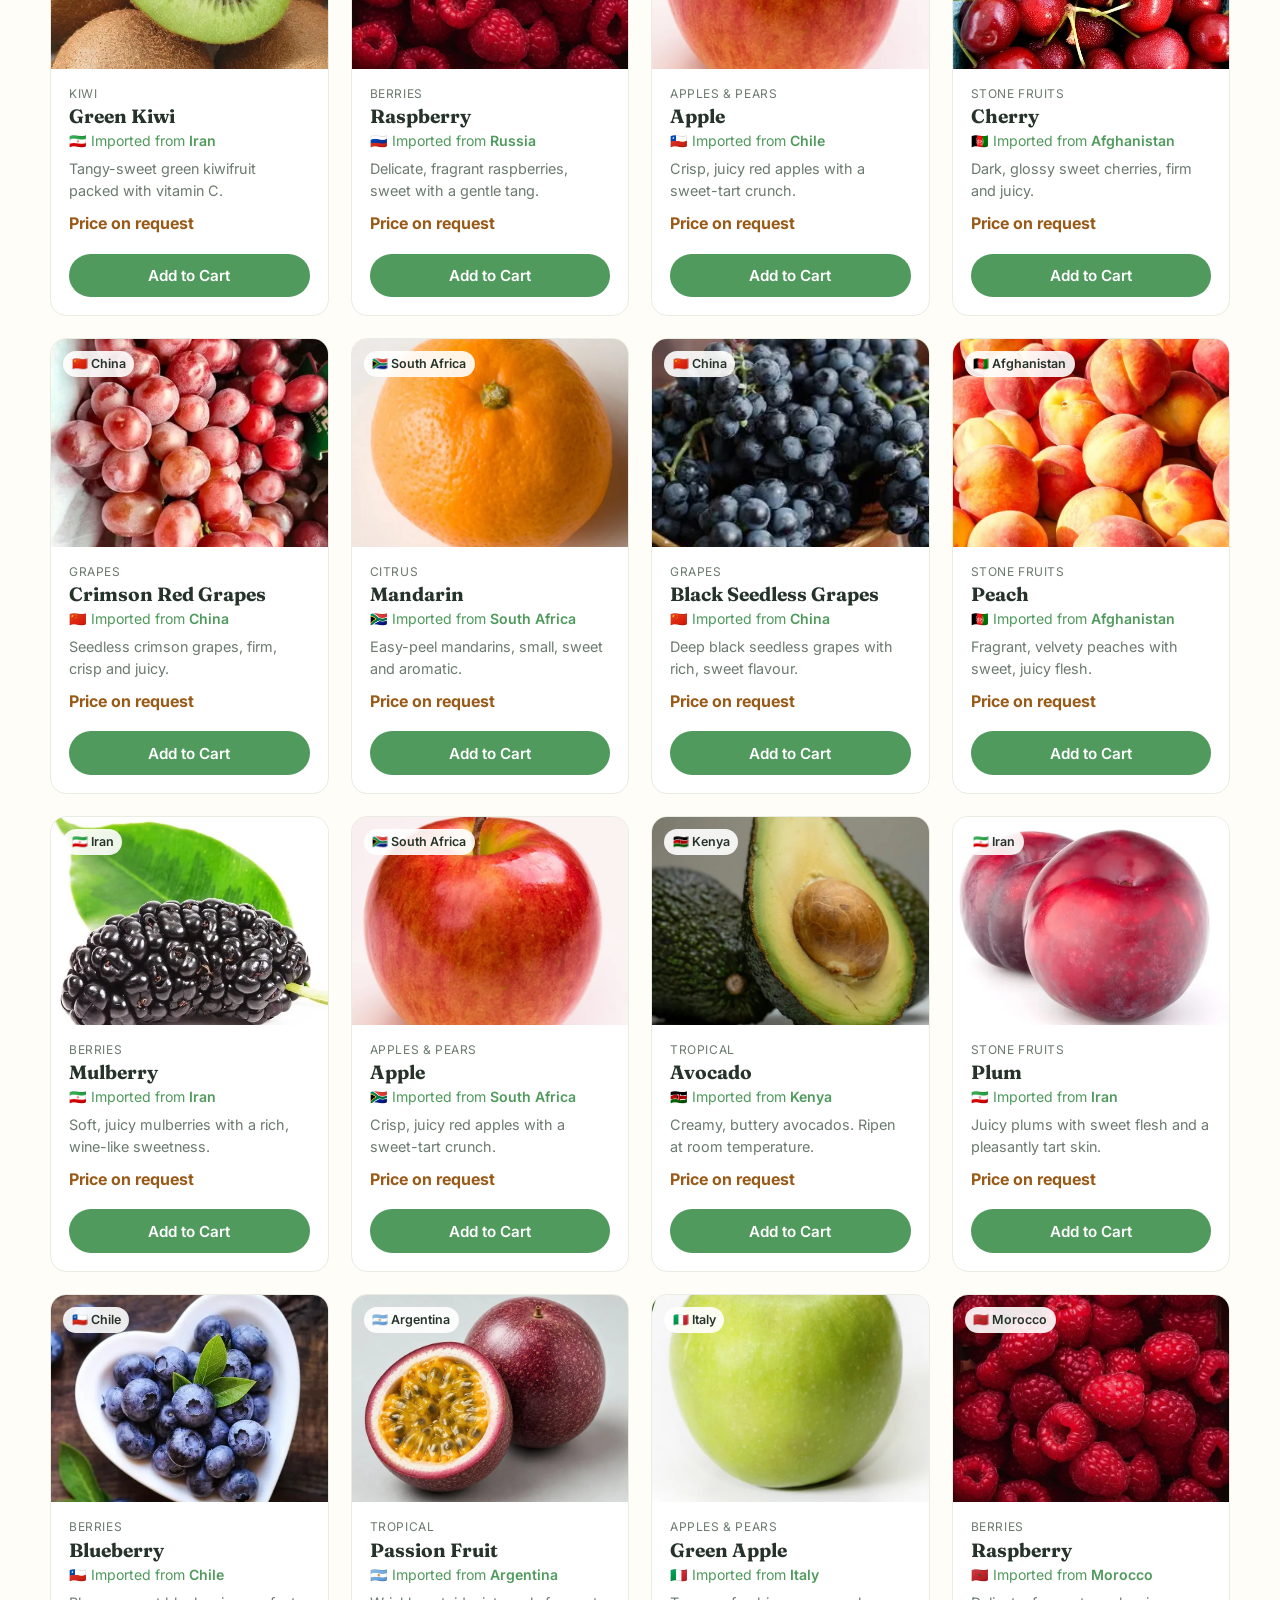
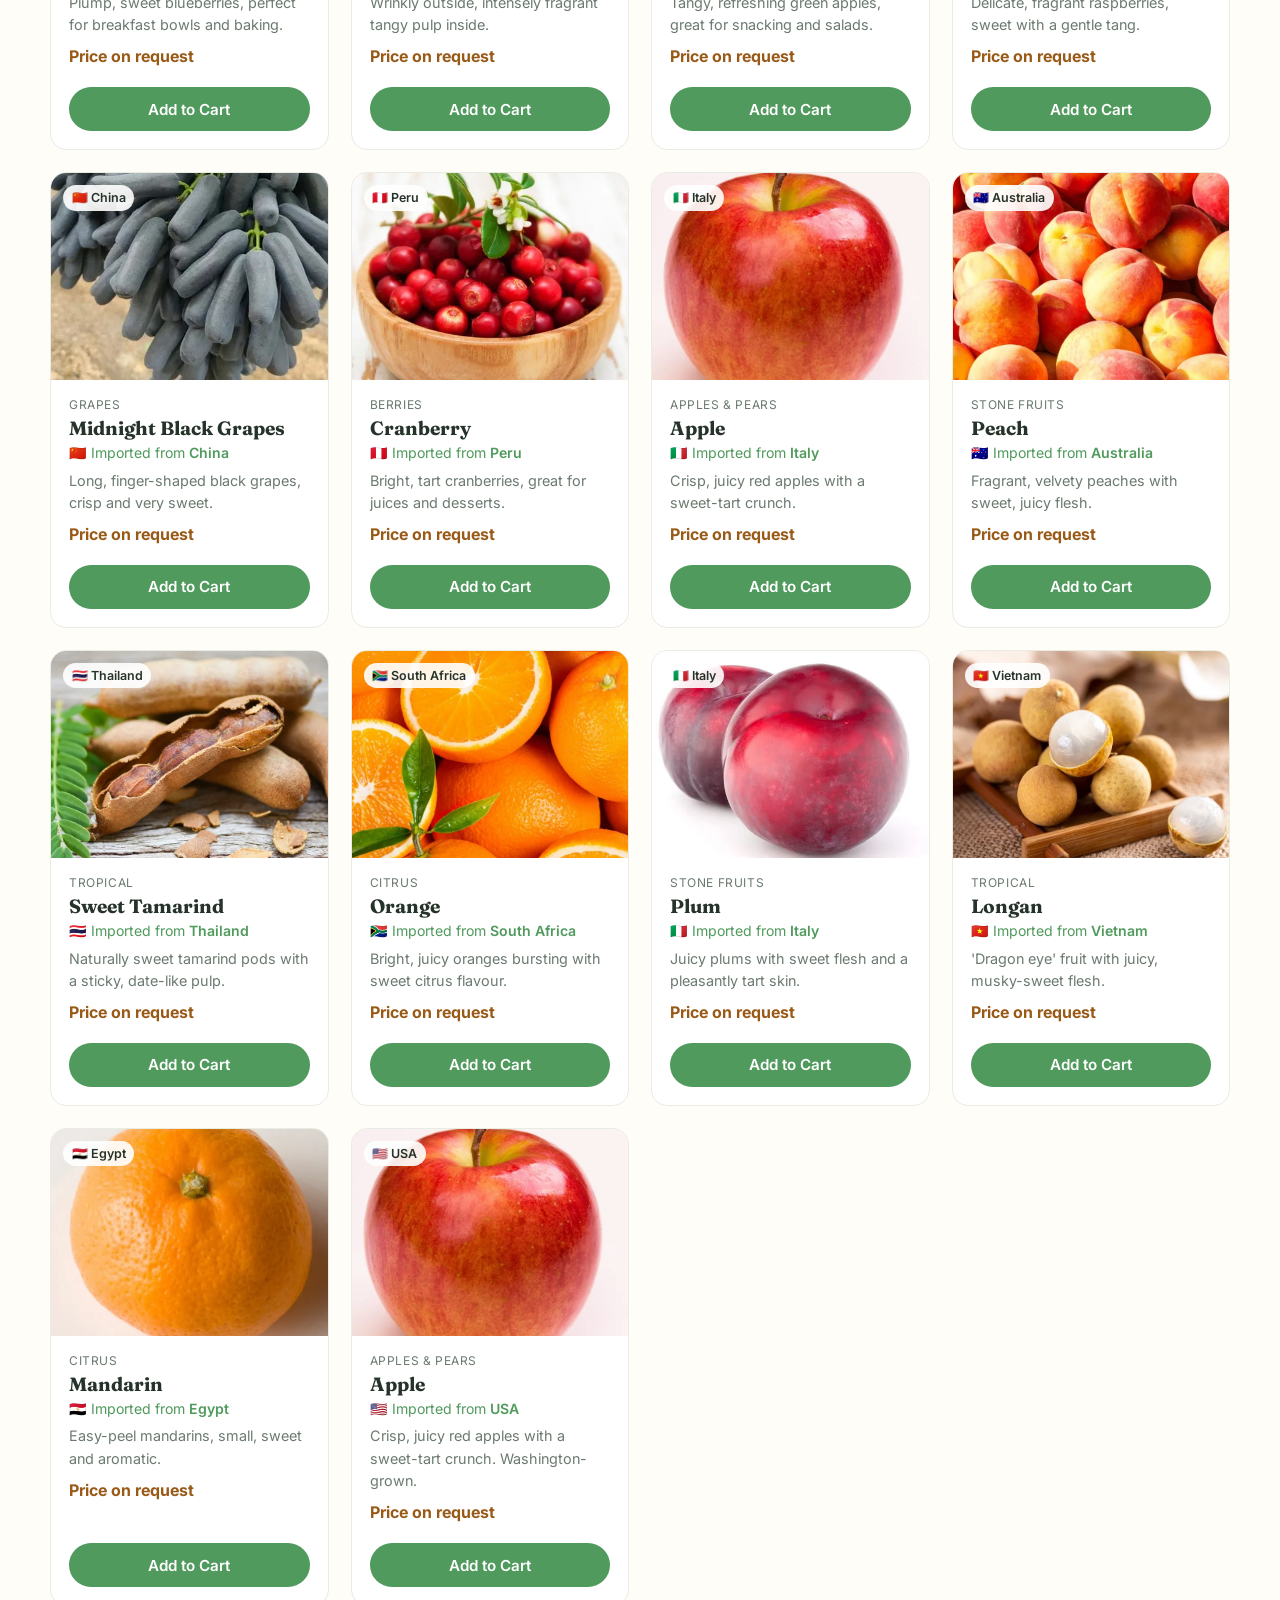
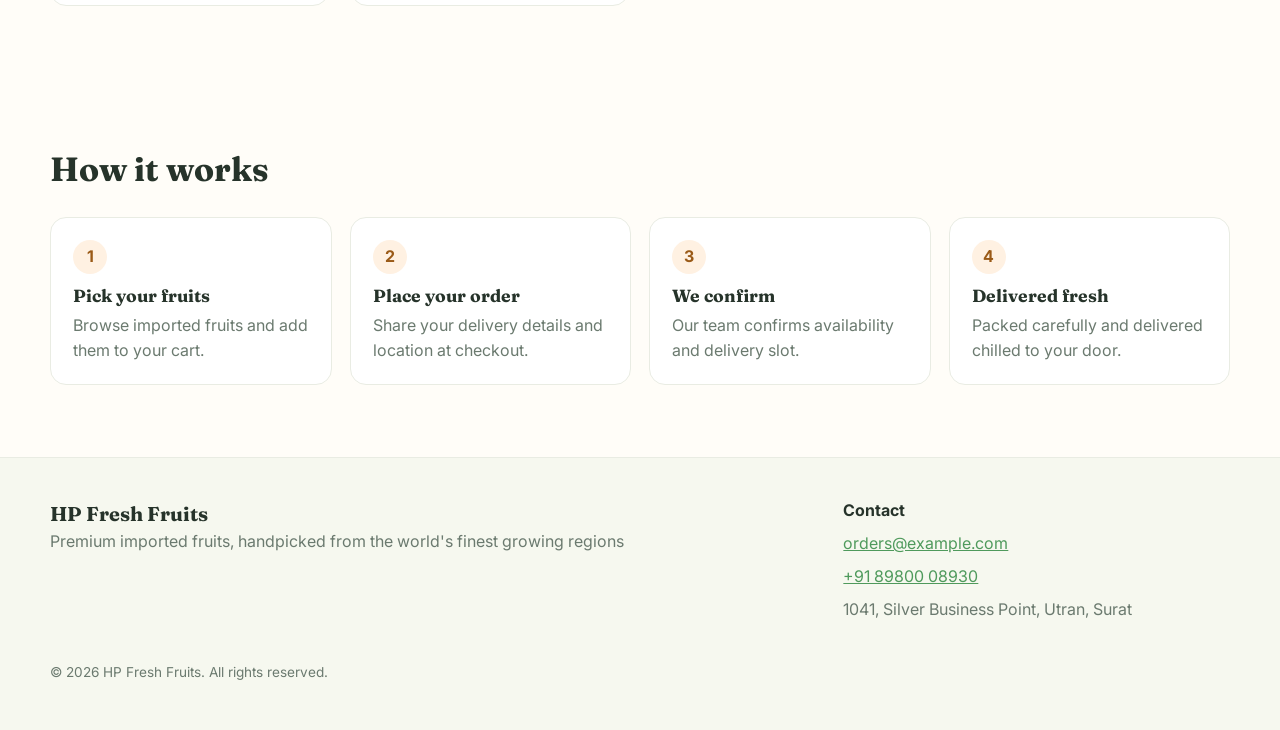
==== commit 4d282e67: "Add customer accounts, monthly Excel reports and security hardening Customer website: - Register, si" ====
--- a/index.html
+++ b/index.html
@@ -23,6 +23,10 @@
         <a href="#how">How it works</a>
         <a href="#contact">Contact</a>
       </nav>
+      <button class="account-toggle" type="button" data-account-btn hidden>
+        <svg viewBox="0 0 24 24" width="20" height="20" aria-hidden="true"><circle cx="12" cy="8" r="4" fill="none" stroke="currentColor" stroke-width="1.8"/><path fill="none" stroke="currentColor" stroke-width="1.8" stroke-linecap="round" d="M4 20c1.5-3.5 4.5-5 8-5s6.5 1.5 8 5"/></svg>
+        <span data-account-label>Sign in</span>
+      </button>
       <button class="cart-toggle" type="button" aria-controls="cart" aria-expanded="false">
         <svg viewBox="0 0 24 24" width="22" height="22" aria-hidden="true"><path fill="none" stroke="currentColor" stroke-width="1.8" stroke-linecap="round" stroke-linejoin="round" d="M3 4h2l2.4 11.2a2 2 0 0 0 2 1.6h7.7a2 2 0 0 0 2-1.5L21 8H6.2"/><circle cx="10" cy="20" r="1.4" fill="currentColor"/><circle cx="17" cy="20" r="1.4" fill="currentColor"/></svg>
         <span>Cart</span>
@@ -135,7 +139,9 @@
 
       <form class="checkout" data-checkout hidden novalidate>
         <h3>Delivery details</h3>
+        <p class="checkout-account small" data-checkout-account hidden></p>
         <label>Full name<input name="name" required autocomplete="name"></label>
+        <label>Email for order updates<input name="email" type="email" required maxlength="254" autocomplete="email"><small>We’ll email your confirmation and status changes.</small></label>
         <label>Phone<input name="phone" type="tel" required autocomplete="tel"></label>
         <label>Address<textarea name="address" rows="3" required autocomplete="street-address"></textarea></label>
         <div class="location" data-location>
@@ -153,9 +159,10 @@
 
       <div class="order-success" data-success hidden>
         <p class="cart-empty-emoji" aria-hidden="true">✅</p>
+        <p data-order-email-note role="status"></p>
         <div data-success-whatsapp hidden>
           <h3>Almost done!</h3>
-          <p>Your order is ready in WhatsApp. <strong>Press send</strong> there to place it, and we'll confirm availability and your delivery slot.</p>
+          <p>Your order is saved. <strong>Press send</strong> in WhatsApp so we can confirm availability and your delivery slot.</p>
           <p><a class="btn btn-whatsapp" data-whatsapp-link href="#" target="_blank" rel="noopener">Open WhatsApp again</a></p>
         </div>
         <div data-success-plain>
@@ -178,6 +185,60 @@
     </div>
   </aside>
 
+  <!-- Account: sign in, register, password reset, order history -->
+  <dialog class="auth-dialog" data-auth aria-labelledby="auth-title">
+    <div class="auth-head">
+      <h2 id="auth-title" data-auth-title>Sign in</h2>
+      <button class="icon-btn" type="button" data-auth-close aria-label="Close">✕</button>
+    </div>
+    <div class="auth-body">
+      <p class="auth-note" data-auth-note hidden></p>
+
+      <form class="auth-form" data-auth-form="login" novalidate>
+        <label>Email<input name="email" type="email" required maxlength="254" autocomplete="username"></label>
+        <label>Password<input name="password" type="password" required autocomplete="current-password"></label>
+        <p class="form-error" data-auth-error hidden></p>
+        <button class="btn btn-primary btn-block" type="submit">Sign in</button>
+        <p class="auth-links small">
+          <button class="btn-link" type="button" data-auth-open="forgot">Forgot password?</button>
+          <span>New here? <button class="btn-link" type="button" data-auth-open="register">Create an account</button></span>
+        </p>
+      </form>
+
+      <form class="auth-form" data-auth-form="register" novalidate hidden>
+        <label>Full name<input name="name" required maxlength="100" autocomplete="name"></label>
+        <label>Email<input name="email" type="email" required maxlength="254" autocomplete="email"></label>
+        <label>Phone <span class="muted">(optional)</span><input name="phone" type="tel" maxlength="40" autocomplete="tel"></label>
+        <label>Password<input name="password" type="password" required minlength="8" maxlength="200" autocomplete="new-password"><small class="muted">At least 8 characters.</small></label>
+        <p class="form-error" data-auth-error hidden></p>
+        <button class="btn btn-primary btn-block" type="submit">Create account</button>
+        <p class="auth-links small"><span>Already have an account? <button class="btn-link" type="button" data-auth-open="login">Sign in</button></span></p>
+      </form>
+
+      <form class="auth-form" data-auth-form="forgot" novalidate hidden>
+        <p class="muted small">Enter your account's email and we'll send you a link to choose a new password.</p>
+        <label>Email<input name="email" type="email" required maxlength="254" autocomplete="email"></label>
+        <p class="form-error" data-auth-error hidden></p>
+        <button class="btn btn-primary btn-block" type="submit">Email me a reset link</button>
+        <p class="auth-links small"><button class="btn-link" type="button" data-auth-open="login">Back to sign in</button></p>
+      </form>
+
+      <form class="auth-form" data-auth-form="reset" novalidate hidden>
+        <label>New password<input name="password" type="password" required minlength="8" maxlength="200" autocomplete="new-password"><small class="muted">At least 8 characters. You'll be signed out on other devices.</small></label>
+        <p class="form-error" data-auth-error hidden></p>
+        <button class="btn btn-primary btn-block" type="submit">Save new password</button>
+      </form>
+
+      <div class="auth-account" data-auth-form="account" hidden>
+        <dl class="account-details" data-account-details></dl>
+        <h3>Your orders</h3>
+        <p class="muted small" data-account-orders-status role="status"></p>
+        <ul class="account-orders" data-account-orders></ul>
+        <button class="btn btn-ghost btn-block" type="button" data-auth-logout>Sign out</button>
+      </div>
+    </div>
+  </dialog>
+
   <div class="toast" data-toast role="status" aria-live="polite"></div>
 
   <script src="js/app.js"></script>
--- a/css/styles.css
+++ b/css/styles.css
@@ -294,6 +294,47 @@
 .cart-foot .moq-note { text-align: center; }
 .cart-total { display: flex; justify-content: space-between; font-size: 1.1rem; }
 
+/* ---------- Account ---------- */
+.account-toggle {
+  display: inline-flex; align-items: center; gap: 6px; max-width: 180px;
+  padding: .55em 1em; border-radius: 999px; border: 1px solid var(--line);
+  background: var(--surface); color: var(--ink); font: 600 .95rem var(--font-body); cursor: pointer;
+}
+.account-toggle:hover { border-color: var(--primary); }
+.account-toggle span { overflow: hidden; text-overflow: ellipsis; white-space: nowrap; }
+.checkout-account { margin: -4px 0 0; padding: 8px 12px; border-radius: 10px; background: var(--primary-soft); }
+.checkout-account .btn-link { padding: 0; color: var(--primary); font-weight: 600; }
+
+.auth-dialog {
+  width: min(440px, calc(100% - 32px)); max-height: calc(100vh - 32px); padding: 0;
+  border: 0; border-radius: var(--radius); background: var(--surface); color: var(--ink);
+  box-shadow: 0 24px 60px rgba(38, 51, 42, .25);
+}
+.auth-dialog::backdrop { background: rgba(38, 51, 42, .35); }
+.auth-head { display: flex; justify-content: space-between; align-items: center; padding: 18px 20px; border-bottom: 1px solid var(--line); }
+.auth-head h2 { font-size: 1.4rem; margin: 0; }
+.auth-body { padding: 18px 20px 22px; display: grid; gap: 12px; }
+.auth-note { margin: 0; padding: 10px 12px; border-radius: 10px; background: var(--accent-soft); color: #9a5a17; font-size: .9rem; }
+.auth-form { display: grid; gap: 12px; }
+.auth-form label { display: grid; gap: 4px; font-size: .88rem; font-weight: 500; }
+.auth-form input {
+  padding: 10px 12px; border-radius: 10px; border: 1px solid var(--line);
+  font: inherit; color: var(--ink); background: var(--bg);
+}
+.auth-form input:focus { outline: none; border-color: var(--primary); }
+.auth-links { display: flex; justify-content: space-between; align-items: center; gap: 8px; flex-wrap: wrap; margin: 0; color: var(--muted); }
+.auth-links .btn-link { padding: 0; color: var(--primary); }
+.auth-account { display: grid; gap: 12px; }
+.auth-account h3 { font-size: 1.1rem; margin: 6px 0 0; }
+.account-details { display: grid; grid-template-columns: auto 1fr; gap: 6px 14px; margin: 0; font-size: .92rem; }
+.account-details dt { color: var(--muted); }
+.account-details dd { margin: 0; overflow-wrap: anywhere; }
+.account-orders { list-style: none; margin: 0; padding: 0; display: grid; gap: 8px; max-height: 320px; overflow-y: auto; }
+.account-orders li { border: 1px solid var(--line); border-radius: 12px; padding: 10px 12px; font-size: .9rem; }
+.account-order-head { display: flex; justify-content: space-between; gap: 8px; flex-wrap: wrap; font-weight: 600; }
+.order-status { padding: .1em .6em; border-radius: 999px; background: var(--primary-soft); color: var(--primary); font-size: .8rem; }
+.order-status.status-cancelled { background: #fbe9e7; color: var(--danger); }
+
 /* ---------- Toast ---------- */
 .toast {
   position: fixed; left: 50%; bottom: 24px; z-index: 60;
@@ -306,7 +347,7 @@
 /* ---------- Responsive ---------- */
 @media (max-width: 860px) {
   .main-nav { display: none; }
-  .cart-toggle { margin-left: auto; }
+  .account-toggle, .account-toggle[hidden] + .cart-toggle { margin-left: auto; }
   .hero { padding: 48px 0 56px; }
   .hero-inner { grid-template-columns: 1fr; }
   .carousel { max-width: 300px; margin-top: 8px; }
@@ -315,4 +356,6 @@
   .filters, .filters label, .filters input, .filters select { width: 100%; }
   .footer-inner { grid-template-columns: 1fr; }
   .cart-toggle span:not(.cart-count) { display: none; }
-}
+  .account-toggle span { display: none; }
+  .header-inner { gap: 10px; }
+}
